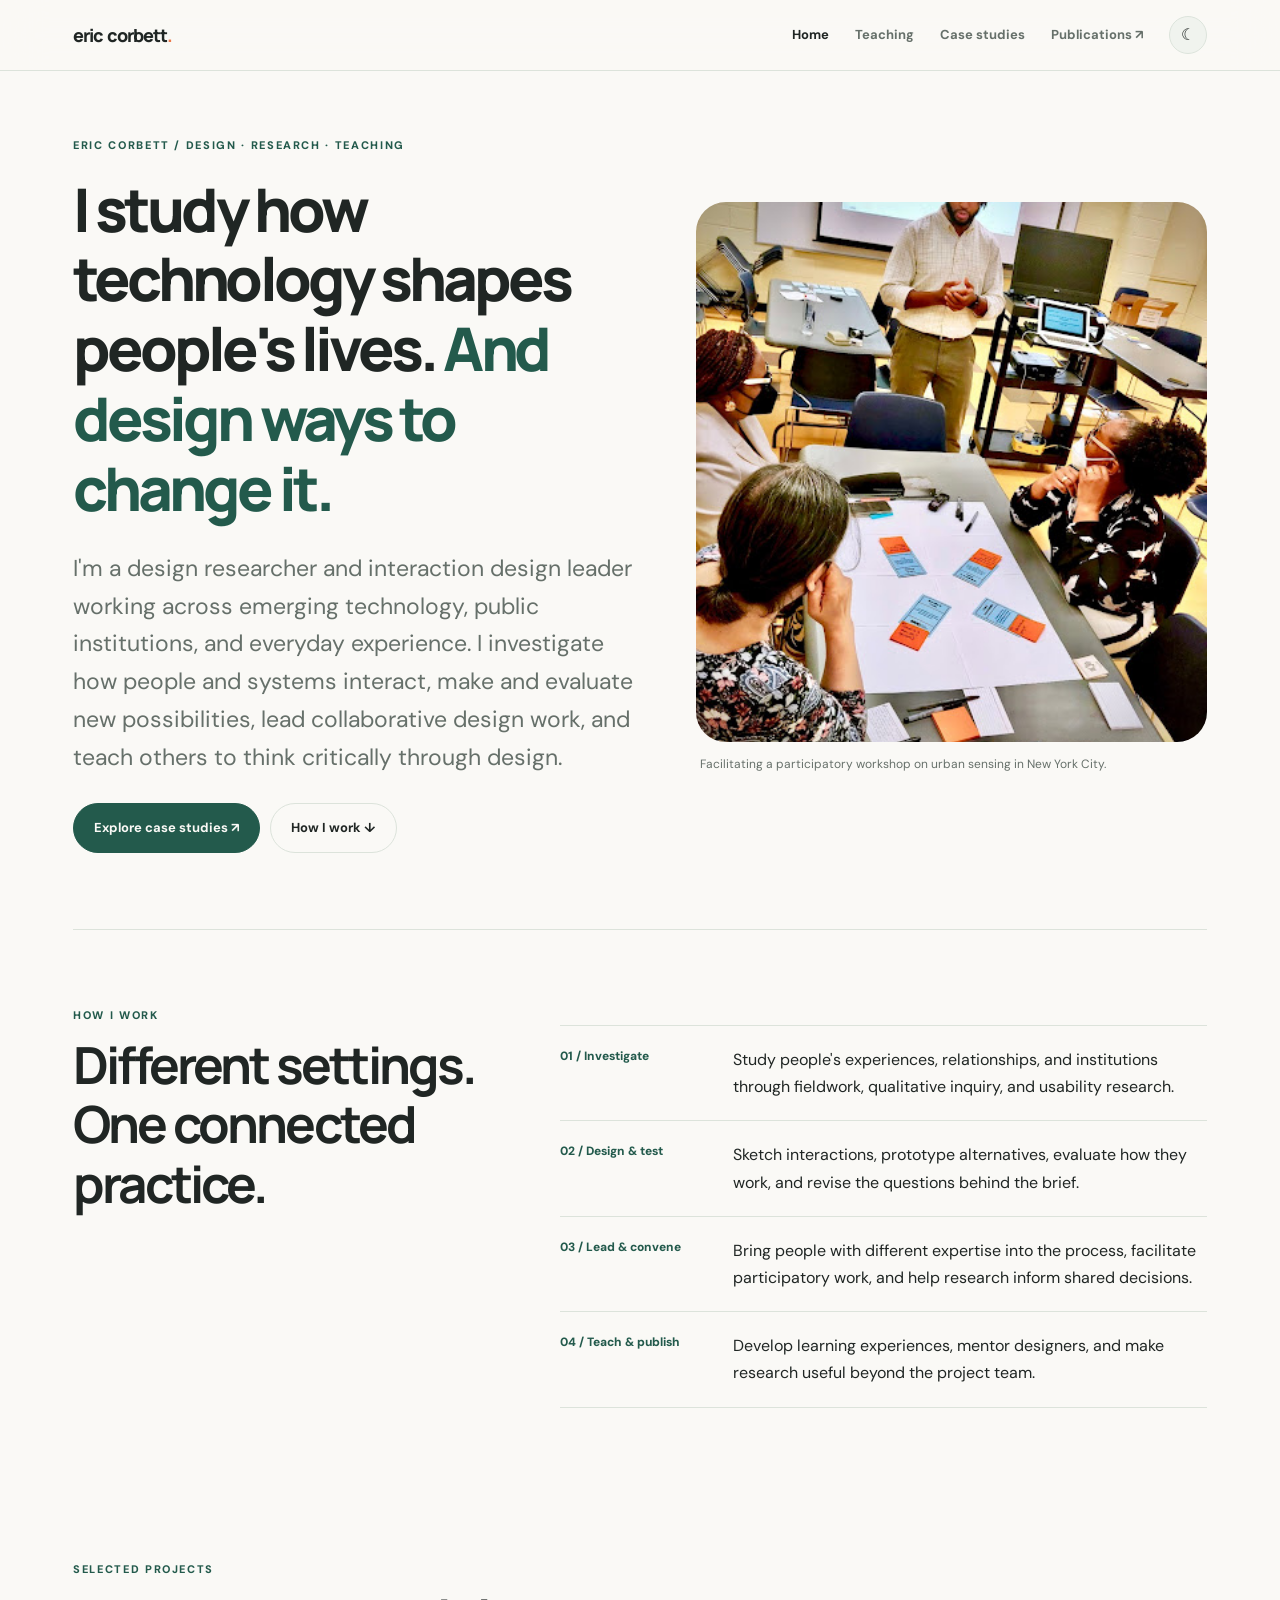
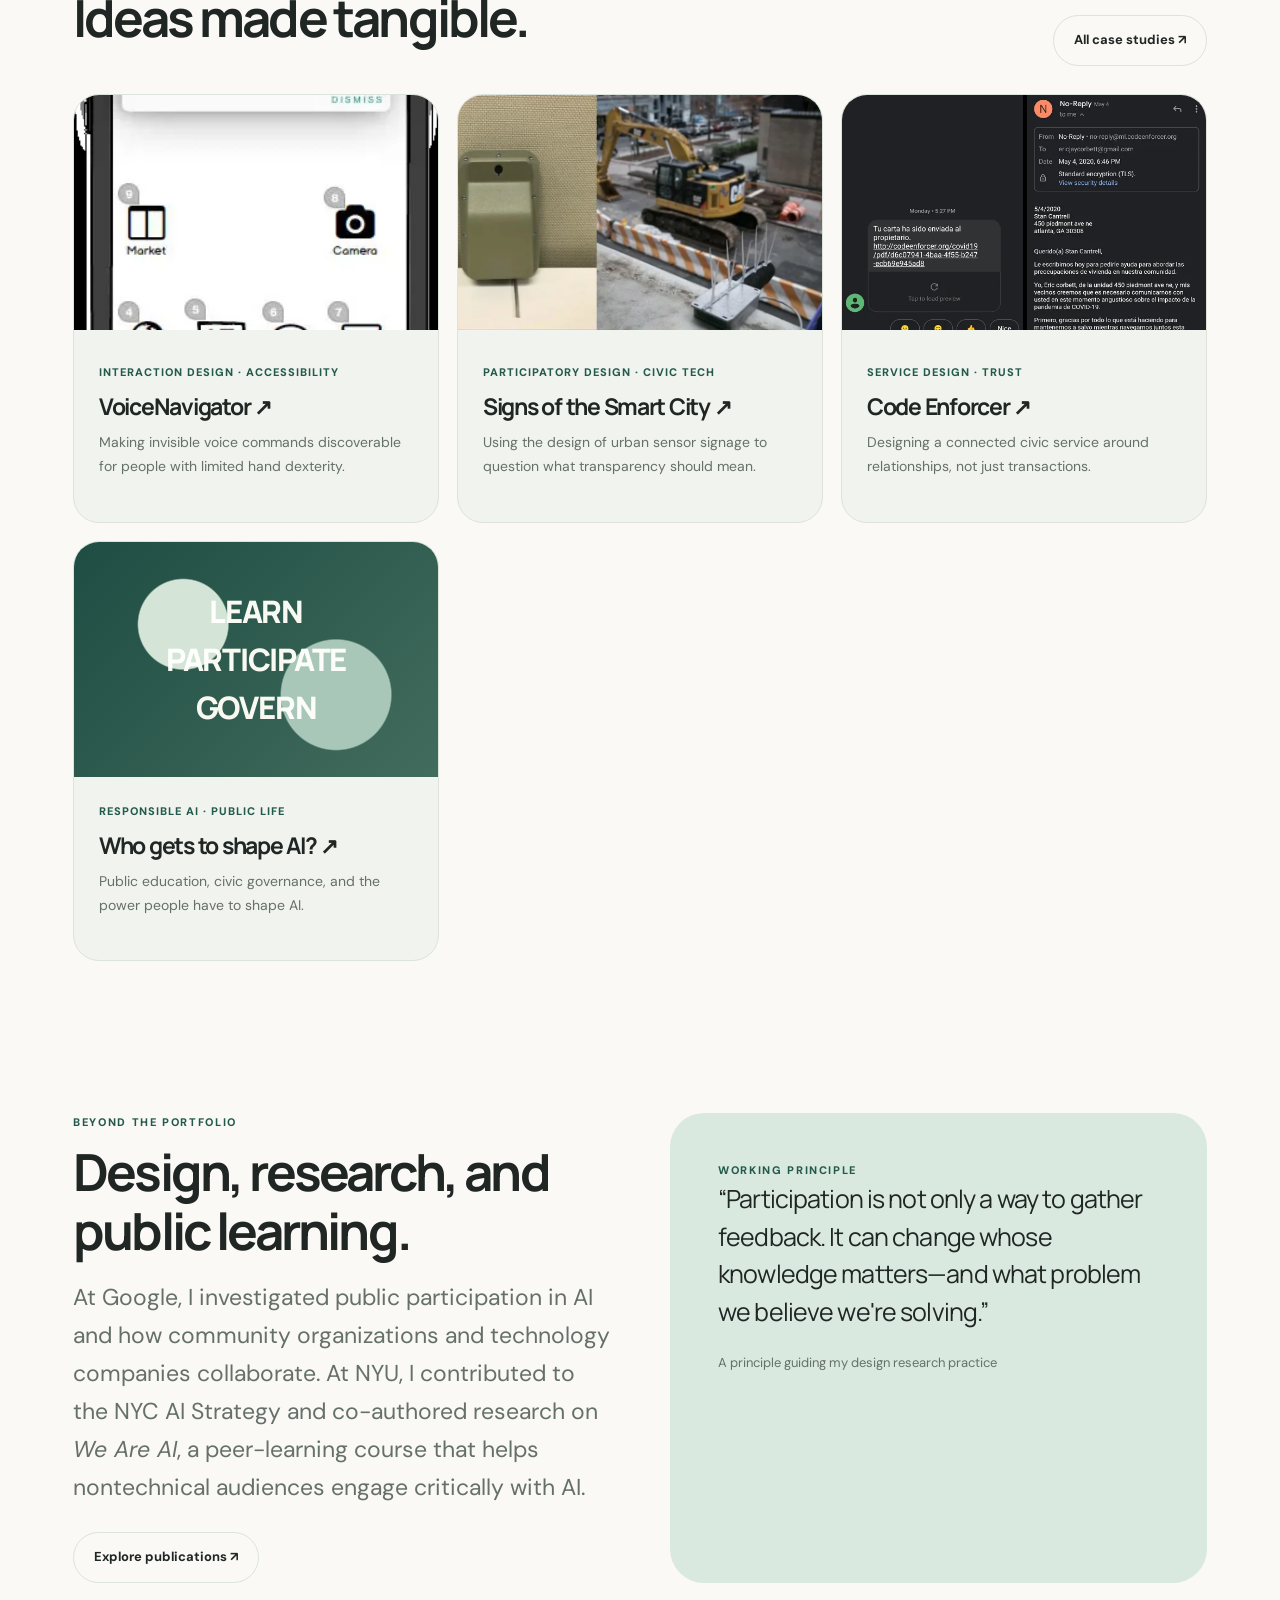
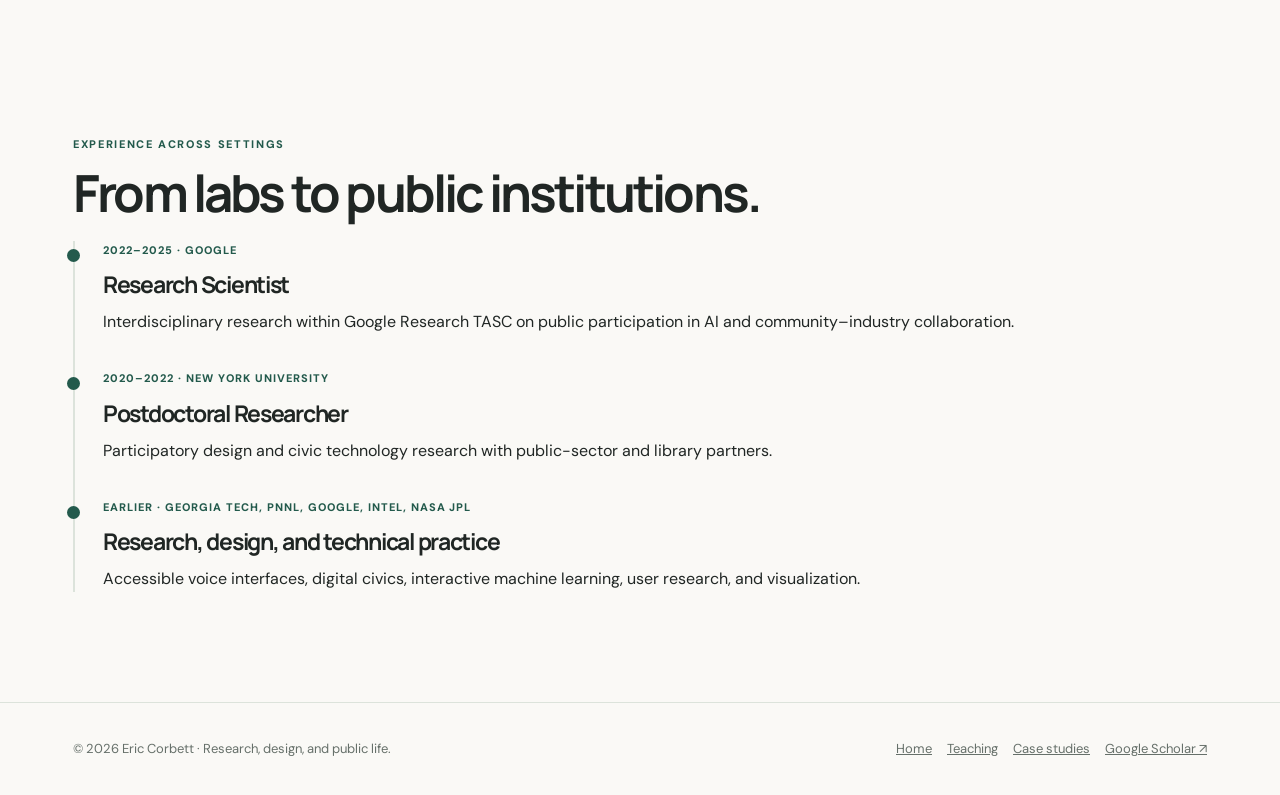
==== Website/index.html @ cabfd8db "Add files via upload" ====
<!DOCTYPE html>
<html lang="en"><head><meta charset="utf-8"/><meta content="width=device-width, initial-scale=1" name="viewport"/><meta content="Eric Corbett — research-led interaction design, responsible AI, civic technology, and teaching." name="description"/><title>Home — Eric Corbett</title><link href="style.css" rel="stylesheet"/></head><body><a class="skip" href="#content">Skip to content</a><header><nav aria-label="Main navigation" class="nav"><a class="brand" href="index.html">eric corbett<span style="color:var(--orange)">.</span></a><div class="navlinks"><a class="active" href="index.html">Home</a><a class="" href="teaching.html">Teaching</a><a class="" href="case-studies.html">Case studies</a><a href="https://scholar.google.com/citations?hl=en&amp;tzom=300&amp;user=MYGUc30AAAAJ&amp;authuser=1" rel="noopener" target="_blank">Publications ↗</a></div><button aria-label="Toggle color theme" class="round" id="theme">☾</button></nav></header><main id="content"><section class="hero hero-photo"><div class="hero-copy"><div class="eyebrow">Eric Corbett / Design · Research · Teaching</div><h1>I study how technology shapes people's lives. <em>And design ways to change it.</em></h1><p class="lead">I'm a design researcher and interaction design leader working across emerging technology, public institutions, and everyday experience. I investigate how people and systems interact, make and evaluate new possibilities, lead collaborative design work, and teach others to think critically through design.</p><div class="buttons"><a class="btn" href="case-studies.html">Explore case studies ↗</a><a class="btn secondary" href="#approach">How I work ↓</a></div></div><figure class="hero-photo-figure"><img alt="Eric facilitating a participatory workshop with residents around a table of design cards and notes" src="assets/workshop-facilitation.jpg"/><figcaption>Facilitating a participatory workshop on urban sensing in New York City.</figcaption></figure></section><section class="approach-editorial" id="approach"><div class="eyebrow">How I work</div><h2>Different settings.<br/>One connected practice.</h2><div class="approach-lines"><article><span class="approach-index">01 / Investigate</span><p>Study people's experiences, relationships, and institutions through fieldwork, qualitative inquiry, and usability research.</p></article><article><span class="approach-index">02 / Design &amp; test</span><p>Sketch interactions, prototype alternatives, evaluate how they work, and revise the questions behind the brief.</p></article><article><span class="approach-index">03 / Lead &amp; convene</span><p>Bring people with different expertise into the process, facilitate participatory work, and help research inform shared decisions.</p></article><article><span class="approach-index">04 / Teach &amp; publish</span><p>Develop learning experiences, mentor designers, and make research useful beyond the project team.</p></article></div></section><section><div class="sectionhead"><div><div class="eyebrow">Selected projects</div><h2>Ideas made tangible.</h2></div><a class="btn secondary" href="case-studies.html">All case studies ↗</a></div><div class="grid"><article class="card"><a href="case-studies.html#voice"><img alt="Research figure illustrating VoiceNavigator" loading="lazy" src="assets/voice-p6-1.webp"/><div class="cardbody"><div class="meta">Interaction design · Accessibility</div><h3>VoiceNavigator <span class="arrow">↗</span></h3><p>Making invisible voice commands discoverable for people with limited hand dexterity.</p></div></a></article><article class="card"><a href="case-studies.html#signs"><img alt="Research figure illustrating Signs of the Smart City" loading="lazy" src="assets/signs-p5-1.webp"/><div class="cardbody"><div class="meta">Participatory design · Civic tech</div><h3>Signs of the Smart City <span class="arrow">↗</span></h3><p>Using the design of urban sensor signage to question what transparency should mean.</p></div></a></article><article class="card"><a href="case-studies.html#code"><img alt="Research figure illustrating Code Enforcer" loading="lazy" src="assets/code-p11-1.webp"/><div class="cardbody"><div class="meta">Service design · Trust</div><h3>Code Enforcer <span class="arrow">↗</span></h3><p>Designing a connected civic service around relationships, not just transactions.</p></div></a></article><article class="card"><a href="case-studies.html#ai-public"><div aria-hidden="true" class="ai-card-art"><span>LEARN</span><span>PARTICIPATE</span><span>GOVERN</span></div><div class="cardbody"><div class="meta">Responsible AI · Public life</div><h3>Who gets to shape AI? <span class="arrow">↗</span></h3><p>Public education, civic governance, and the power people have to shape AI.</p></div></a></article></div></section><section class="split"><div><div class="eyebrow">Beyond the portfolio</div><h2>Design, research, and public learning.</h2><p class="lead">At Google, I investigated public participation in AI and how community organizations and technology companies collaborate. At NYU, I contributed to the NYC AI Strategy and co-authored research on <em>We Are AI</em>, a peer-learning course that helps nontechnical audiences engage critically with AI.</p><div class="buttons"><a class="btn secondary" href="https://scholar.google.com/citations?hl=en&amp;tzom=300&amp;user=MYGUc30AAAAJ&amp;authuser=1" rel="noopener" target="_blank">Explore publications ↗</a></div></div><div class="statement"><div class="eyebrow">Working principle</div><p>“Participation is not only a way to gather feedback. It can change whose knowledge matters—and what problem we believe we're solving.”</p><span class="note">A principle guiding my design research practice</span></div></section><section><div class="eyebrow">Experience across settings</div><h2>From labs to public institutions.</h2><div class="timeline"><article><div class="meta">2022–2025 · Google</div><h3>Research Scientist</h3><p>Interdisciplinary research within Google Research TASC on public participation in AI and community–industry collaboration.</p></article><article><div class="meta">2020–2022 · New York University</div><h3>Postdoctoral Researcher</h3><p>Participatory design and civic technology research with public-sector and library partners.</p></article><article><div class="meta">Earlier · Georgia Tech, PNNL, Google, Intel, NASA JPL</div><h3>Research, design, and technical practice</h3><p>Accessible voice interfaces, digital civics, interactive machine learning, user research, and visualization.</p></article></div></section></main><footer class="footer"><div class="footerin"><span>© 2026 Eric Corbett · Research, design, and public life.</span><div><a href="index.html">Home</a><a href="teaching.html">Teaching</a><a href="case-studies.html">Case studies</a><a href="https://scholar.google.com/citations?hl=en&amp;tzom=300&amp;user=MYGUc30AAAAJ&amp;authuser=1" rel="noopener" target="_blank">Google Scholar ↗</a></div></div></footer><script src="script.js"></script></body></html>
---- Website/style.css ----
@import url('https://fonts.googleapis.com/css2?family=DM+Sans:wght@400;500;600;700&family=Manrope:wght@400;500;600;700;800&display=swap');:root{--bg:#faf9f6;--ink:#202624;--muted:#66706a;--surface:#f0f3ee;--line:#dce3db;--accent:#235a4c;--accent2:#d9e9df;--orange:#ec794a;--radius:26px}*{box-sizing:border-box}html{scroll-behavior:smooth}body{margin:0;background:var(--bg);color:var(--ink);font:16px/1.7 'DM Sans',sans-serif}body.dark{--bg:#151d1b;--ink:#eff5ef;--muted:#b0beb6;--surface:#26312d;--line:#3a4c43;--accent:#a8dcc3;--accent2:#2d463a}a{color:inherit}a:hover{color:var(--accent)}button{font:inherit}header{position:sticky;top:0;z-index:20;backdrop-filter:blur(20px);background:color-mix(in srgb,var(--bg) 90%,transparent);border-bottom:1px solid var(--line)}.nav{max-width:1190px;margin:auto;padding:16px 28px;display:flex;align-items:center;gap:26px}.brand{font:800 18px Manrope;text-decoration:none;letter-spacing:-.05em}.navlinks{display:flex;gap:26px;margin-left:auto;align-items:center}.navlinks a{text-decoration:none;font-weight:700;font-size:13px;color:var(--muted)}.navlinks a.active{color:var(--ink)}.round{border:1px solid var(--line);background:var(--surface);border-radius:50px;width:38px;height:38px;cursor:pointer;color:var(--ink)}main{max-width:1190px;margin:auto;padding:0 28px}section{padding:76px 0}.eyebrow{text-transform:uppercase;letter-spacing:.15em;font-size:11px;font-weight:800;color:var(--accent)}h1,h2,h3{font-family:Manrope,sans-serif;line-height:1.16;letter-spacing:-.055em}h1{font-size:clamp(45px,6vw,88px);margin:20px 0 26px;font-weight:800}h2{font-size:clamp(34px,4vw,54px);margin:10px 0 18px}h3{font-size:23px;margin:0 0 10px}p{margin:0 0 18px}.lead{font-size:clamp(18px,2vw,23px);line-height:1.65;color:var(--muted);max-width:780px}.hero{display:grid;grid-template-columns:1.2fr .8fr;align-items:center;gap:34px;min-height:660px;padding-top:65px}.hero-visual{border-radius:36px;overflow:hidden;background:#e8ece8;box-shadow:0 25px 70px #18291b15}.hero-visual img{display:block;width:100%;height:520px;object-fit:cover;object-position:60%}.pill{display:inline-flex;gap:8px;align-items:center;border-radius:99px;padding:7px 13px;background:var(--accent2);color:var(--accent);font-weight:700;font-size:12px;margin:4px 6px 4px 0}.buttons{display:flex;gap:10px;flex-wrap:wrap;margin-top:26px}.btn{display:inline-flex;align-items:center;justify-content:center;gap:10px;padding:13px 20px;border-radius:99px;background:var(--accent);color:var(--bg);text-decoration:none;font-weight:700;font-size:13px;border:1px solid var(--accent)}.btn.secondary{background:transparent;color:var(--ink);border-color:var(--line)}.sectionhead{display:flex;justify-content:space-between;align-items:end;gap:20px;margin-bottom:28px}.sectionhead p{max-width:520px;color:var(--muted)}.grid{display:grid;grid-template-columns:repeat(3,1fr);gap:18px}.card{border:1px solid var(--line);background:var(--surface);border-radius:var(--radius);overflow:hidden;transition:transform .2s,box-shadow .2s}.card:hover{transform:translateY(-4px);box-shadow:0 15px 30px #0000000b}.card img{width:100%;height:235px;object-fit:cover;background:#e8eae5}.cardbody{padding:25px}.card p{color:var(--muted);font-size:14px}.card a{text-decoration:none}.meta{font-size:11px;font-weight:800;letter-spacing:.09em;text-transform:uppercase;color:var(--accent);margin-bottom:12px}.arrow{font-size:22px}.split{display:grid;grid-template-columns:1fr 1fr;gap:60px}.statement{background:var(--accent2);padding:48px;border-radius:34px}.statement p{font-size:25px;line-height:1.5;font-family:Manrope;letter-spacing:-.035em}.factgrid{display:grid;grid-template-columns:repeat(3,1fr);gap:14px}.fact{background:var(--surface);border-radius:22px;padding:23px}.fact strong{display:block;font:800 28px Manrope;color:var(--accent)}.fact span{font-size:13px;color:var(--muted)}.rule{border:0;border-top:1px solid var(--line);margin:10px 0}.pagehero{padding:85px 0 40px}.pagehero h1{max-width:950px}.projecthero{display:grid;grid-template-columns:1.2fr .8fr;gap:36px;align-items:center}.projecthero img{width:100%;border-radius:26px;background:var(--surface)}.case{padding:60px 0;border-top:1px solid var(--line)}.case p{max-width:790px}.case h2{font-size:35px}.gallery{display:grid;grid-template-columns:1fr 1fr;gap:16px;margin-top:26px}.gallery figure{margin:0;background:var(--surface);padding:18px;border-radius:24px}.gallery img{width:100%;height:320px;object-fit:contain}.gallery figcaption{font-size:12px;color:var(--muted);margin-top:10px}.note{font-size:13px;color:var(--muted)}.timeline{border-left:2px solid var(--line);padding-left:28px}.timeline article{position:relative;margin:0 0 34px}.timeline article:before{content:'';position:absolute;left:-36px;top:8px;width:13px;height:13px;background:var(--accent);border-radius:50%}.footer{border-top:1px solid var(--line);padding:35px 28px;color:var(--muted);font-size:13px}.footerin{max-width:1134px;margin:auto;display:flex;justify-content:space-between;gap:20px;flex-wrap:wrap}.footer a{margin-left:15px}.filterbar{display:flex;flex-wrap:wrap;gap:8px;margin-bottom:26px}.filter{border:1px solid var(--line);border-radius:99px;padding:9px 15px;background:transparent;color:var(--ink);cursor:pointer;font-size:13px}.filter[aria-pressed=true]{background:var(--accent);color:var(--bg)}.skip{position:absolute;left:-999px}.skip:focus{left:20px;top:10px;z-index:99;background:white;padding:10px}@media(max-width:800px){.hero,.split,.projecthero{grid-template-columns:1fr}.hero{min-height:auto}.hero-visual img{height:300px}.grid,.factgrid{grid-template-columns:1fr 1fr}.navlinks{gap:13px}.navlinks a{font-size:12px}.gallery{grid-template-columns:1fr}.sectionhead{display:block}}@media(max-width:520px){main{padding:0 19px}.nav{padding:12px 18px;gap:12px}.brand{font-size:16px}.navlinks{gap:9px}.navlinks a{font-size:11px}.grid,.factgrid{grid-template-columns:1fr}section{padding:48px 0}.statement{padding:26px}.statement p{font-size:20px}.hero-visual img{height:240px}.card img{height:190px}}@media(prefers-reduced-motion:reduce){*,*:before,*:after{scroll-behavior:auto!important;transition:none!important}}
/* Editorial revision: evidence of practice, not a grid of identities */
.hero-photo{grid-template-columns:minmax(0,1fr) minmax(340px,.9fr);gap:55px;min-height:600px}.hero-photo h1{font-size:clamp(42px,4.7vw,68px);letter-spacing:-.065em}.hero-photo h1 em{font-style:normal;color:var(--accent)}.hero-photo-figure{margin:0}.hero-photo-figure img{width:100%;height:540px;object-fit:cover;object-position:center;display:block;border-radius:30px}.hero-photo-figure figcaption{padding:12px 4px;font-size:12px;color:var(--muted)}.approach-editorial{border-top:1px solid var(--line);display:grid;grid-template-columns:.8fr 1.2fr;column-gap:55px}.approach-editorial>.eyebrow{grid-column:1/-1}.approach-editorial h2{font-size:clamp(35px,4vw,52px)}.approach-lines{border-top:1px solid var(--line)}.approach-lines article{padding:20px 0;border-bottom:1px solid var(--line);display:grid;grid-template-columns:155px 1fr;gap:18px}.approach-lines p{margin:0;font-size:16px}.approach-index{font-size:12px;font-weight:800;color:var(--accent)}.scholar-strip{max-width:1134px;margin:32px auto 0;display:flex;align-items:center;gap:24px;background:var(--surface);padding:15px;border-radius:24px}.scholar-strip img{width:155px;height:145px;object-fit:cover;object-position:center 32%;border-radius:16px}.scholar-strip p{max-width:630px;margin:4px 0}@media(max-width:800px){.hero-photo,.approach-editorial{grid-template-columns:1fr}.hero-photo-figure img{height:430px}.approach-lines article{grid-template-columns:120px 1fr}}@media(max-width:520px){.hero-photo-figure img{height:330px}.approach-lines article{grid-template-columns:1fr;gap:4px}.scholar-strip{margin:16px 18px;align-items:flex-start}.scholar-strip img{width:100px;height:115px}}

.fieldnotes-expanded{margin:48px 0 28px;padding:34px;border-radius:28px;background:var(--surface);border:1px solid var(--line)}.fieldnotes-expanded h3{font-size:clamp(26px,3vw,40px);letter-spacing:-.04em}.fieldnotes-expanded p{max-width:770px;line-height:1.75}.notes-pair{display:grid;grid-template-columns:1fr 1.5fr;gap:18px;margin:28px 0}.fieldnotes-expanded figure{margin:0;background:var(--bg);padding:12px;border-radius:18px}.fieldnotes-expanded figure img{display:block;width:100%;max-height:520px;object-fit:contain;border-radius:10px}.fieldnotes-expanded figcaption{font-size:12px;color:var(--muted);padding:10px 4px;line-height:1.5}.notes-wide{margin:24px 0!important}.notes-wide img{max-height:560px!important}.notes-source{font-size:12px;color:var(--muted)}@media(max-width:700px){.fieldnotes-expanded{padding:18px}.notes-pair{grid-template-columns:1fr}}

/* Long-form case studies: editorial research narrative */
.longform-case{scroll-margin-top:95px}.longform-content{max-width:1040px;margin:42px auto 0;border-top:1px solid var(--line);padding-top:22px}.case-toc{display:flex;gap:14px;align-items:center;flex-wrap:wrap;padding:16px 0 24px;border-bottom:1px solid var(--line);font-size:13px}.case-toc span{font-weight:800;margin-right:12px}.case-toc a{color:var(--accent);text-decoration:underline;text-underline-offset:4px}.editorial-section{max-width:860px;margin:0 auto;padding:66px 0 45px;border-bottom:1px solid var(--line);scroll-margin-top:95px}.editorial-section h3{font-size:clamp(27px,3.2vw,43px);line-height:1.15;letter-spacing:-.035em;margin:12px 0 22px}.editorial-section>p{font-size:17px;line-height:1.8;max-width:730px}.critical-aside{background:var(--surface);border-left:4px solid var(--accent);padding:22px 27px;margin:35px 0;border-radius:0 18px 18px 0}.critical-aside span{font-size:12px;letter-spacing:.09em;text-transform:uppercase;font-weight:800;color:var(--accent)}.critical-aside p{font-size:20px;line-height:1.5;margin:8px 0 0}.decision-list{display:grid;grid-template-columns:repeat(3,minmax(0,1fr));gap:17px;margin:35px 0}.decision-list>div{padding:22px;border:1px solid var(--line);border-radius:18px}.decision-list strong{display:block;line-height:1.35}.decision-list p{font-size:14px;line-height:1.7;margin-bottom:0}.editorial-figure{margin:35px 0}.editorial-figure img{display:block;max-width:100%;max-height:570px;object-fit:contain;margin:auto;border-radius:14px}.editorial-figure figcaption,.research-image-grid figcaption{font-size:13px;line-height:1.6;color:var(--muted);margin-top:9px}.research-image-grid{display:grid;grid-template-columns:repeat(2,minmax(0,1fr));gap:22px;margin:32px 0}.research-image-grid figure{margin:0}.research-image-grid img{display:block;width:100%;height:310px;object-fit:contain;background:var(--surface);border-radius:16px}.editorial-section .note{font-size:13px;line-height:1.65}.longform-content .statement{margin:32px 0}@media(max-width:780px){.decision-list{grid-template-columns:1fr}.research-image-grid{grid-template-columns:1fr}.research-image-grid img{height:auto;max-height:480px}.editorial-section{padding:42px 0 35px}.editorial-section>p{font-size:16px}}

/* Two editorial reading layers */
.layer-explainer{max-width:870px;margin:30px 0 0;border-top:1px solid var(--line);padding-top:18px;font-size:15px;color:var(--muted)}.layer-explainer strong{color:var(--ink)}.layer-switch{display:grid;grid-template-columns:1fr 1fr;gap:12px;margin:25px 0 5px}.layer-button{cursor:pointer;text-align:left;padding:21px 23px;background:transparent;color:var(--muted);border:1px solid var(--line);border-radius:18px;font:800 17px Manrope;line-height:1.3;transition:background .15s,border-color .15s}.layer-button small{display:block;font:400 13px 'DM Sans',sans-serif;margin-top:8px}.layer-button[aria-pressed=true]{background:var(--accent2);border-color:var(--accent);color:var(--ink)}.layer-button:focus-visible{outline:3px solid var(--orange);outline-offset:3px}.layer-panel[hidden]{display:none!important}.layer-panel{animation:layer-in .2s ease-out}@keyframes layer-in{from{opacity:.5;transform:translateY(5px)}to{opacity:1;transform:translateY(0)}}.ai-case{border-top:2px solid var(--accent)}.ai-card-art{height:235px;background:radial-gradient(circle at 30% 35%,#d4e5d8 0 15%,transparent 15.5%),radial-gradient(circle at 72% 65%,#a8c7b8 0 18%,transparent 18.5%),linear-gradient(135deg,#1e4d43,#426c5d);display:flex;flex-direction:column;align-items:center;justify-content:center;gap:6px;overflow:hidden}.ai-card-art span{font:800 clamp(21px,2.8vw,31px) Manrope;letter-spacing:-.04em;color:#f7f6ec;mix-blend-mode:screen}.ai-hero-graphic{height:390px;position:relative;border-radius:28px;background:radial-gradient(circle at 55% 55%,#c8ddce,#e8efe5 55%,#d3e6da);overflow:hidden}.ai-orbit{position:absolute;width:175px;height:175px;border-radius:50%;display:grid;place-content:center;text-align:center;font:800 21px Manrope;color:#173d34;border:1px solid #4e8075a0;line-height:1.3}.ai-orbit.one{top:23px;left:calc(50% - 150px);background:#e5eec9a9}.ai-orbit.two{top:23px;right:calc(50% - 150px);background:#c2dfd4c4}.ai-orbit.three{bottom:22px;left:calc(50% - 88px);background:#a9c9b7bb}.ai-orbit-center{position:absolute;top:49%;left:50%;transform:translate(-50%,-50%);background:#1c5244;color:#fff;border-radius:100px;padding:9px 19px;font:800 15px Manrope;box-shadow:0 5px 20px #1b443d44}.ai-facts{margin-top:35px}.process-ribbon,.power-spectrum{display:grid;grid-template-columns:repeat(4,minmax(0,1fr));gap:9px;margin:32px 0}.process-ribbon>div,.power-spectrum>div{border:1px solid var(--line);border-radius:16px;background:var(--surface);padding:17px 14px;min-height:138px}.process-ribbon b,.power-spectrum strong{display:block;font:800 16px Manrope;margin-bottom:10px;color:var(--accent)}.process-ribbon span,.power-spectrum span{display:block;font-size:13px;line-height:1.55;color:var(--muted)}.power-spectrum>div:nth-child(1){border-top:5px solid #afc6b5}.power-spectrum>div:nth-child(2){border-top:5px solid #8bb4a0}.power-spectrum>div:nth-child(3){border-top:5px solid #4e9077}.power-spectrum>div:nth-child(4){border-top:5px solid #235a4c}.case-sources{margin-top:42px;padding:30px 0;border-top:1px solid var(--line)}.source-grid{display:grid;grid-template-columns:repeat(2,1fr);gap:10px;margin-top:20px}.source-grid a{padding:17px;border-radius:15px;border:1px solid var(--line);text-decoration:none}.source-grid a:hover{background:var(--surface)}.source-grid b{display:block;font:800 15px Manrope}.source-grid span{display:block;color:var(--muted);font-size:12px;margin-top:7px}@media(min-width:800px){.case-studies-grid,.filterbar + .grid{grid-template-columns:repeat(2,minmax(0,1fr))}}@media(max-width:700px){.layer-switch,.source-grid{grid-template-columns:1fr}.process-ribbon,.power-spectrum{grid-template-columns:repeat(2,1fr)}.ai-hero-graphic{height:320px}.ai-orbit{width:140px;height:140px;font-size:17px}.ai-orbit.one{left:calc(50% - 120px)}.ai-orbit.two{right:calc(50% - 120px)}.ai-orbit.three{left:calc(50% - 70px)}}@media(max-width:440px){.process-ribbon,.power-spectrum{grid-template-columns:1fr}.ai-orbit{width:125px;height:125px}.ai-orbit.one{left:calc(50% - 112px)}.ai-orbit.two{right:calc(50% - 112px)}}
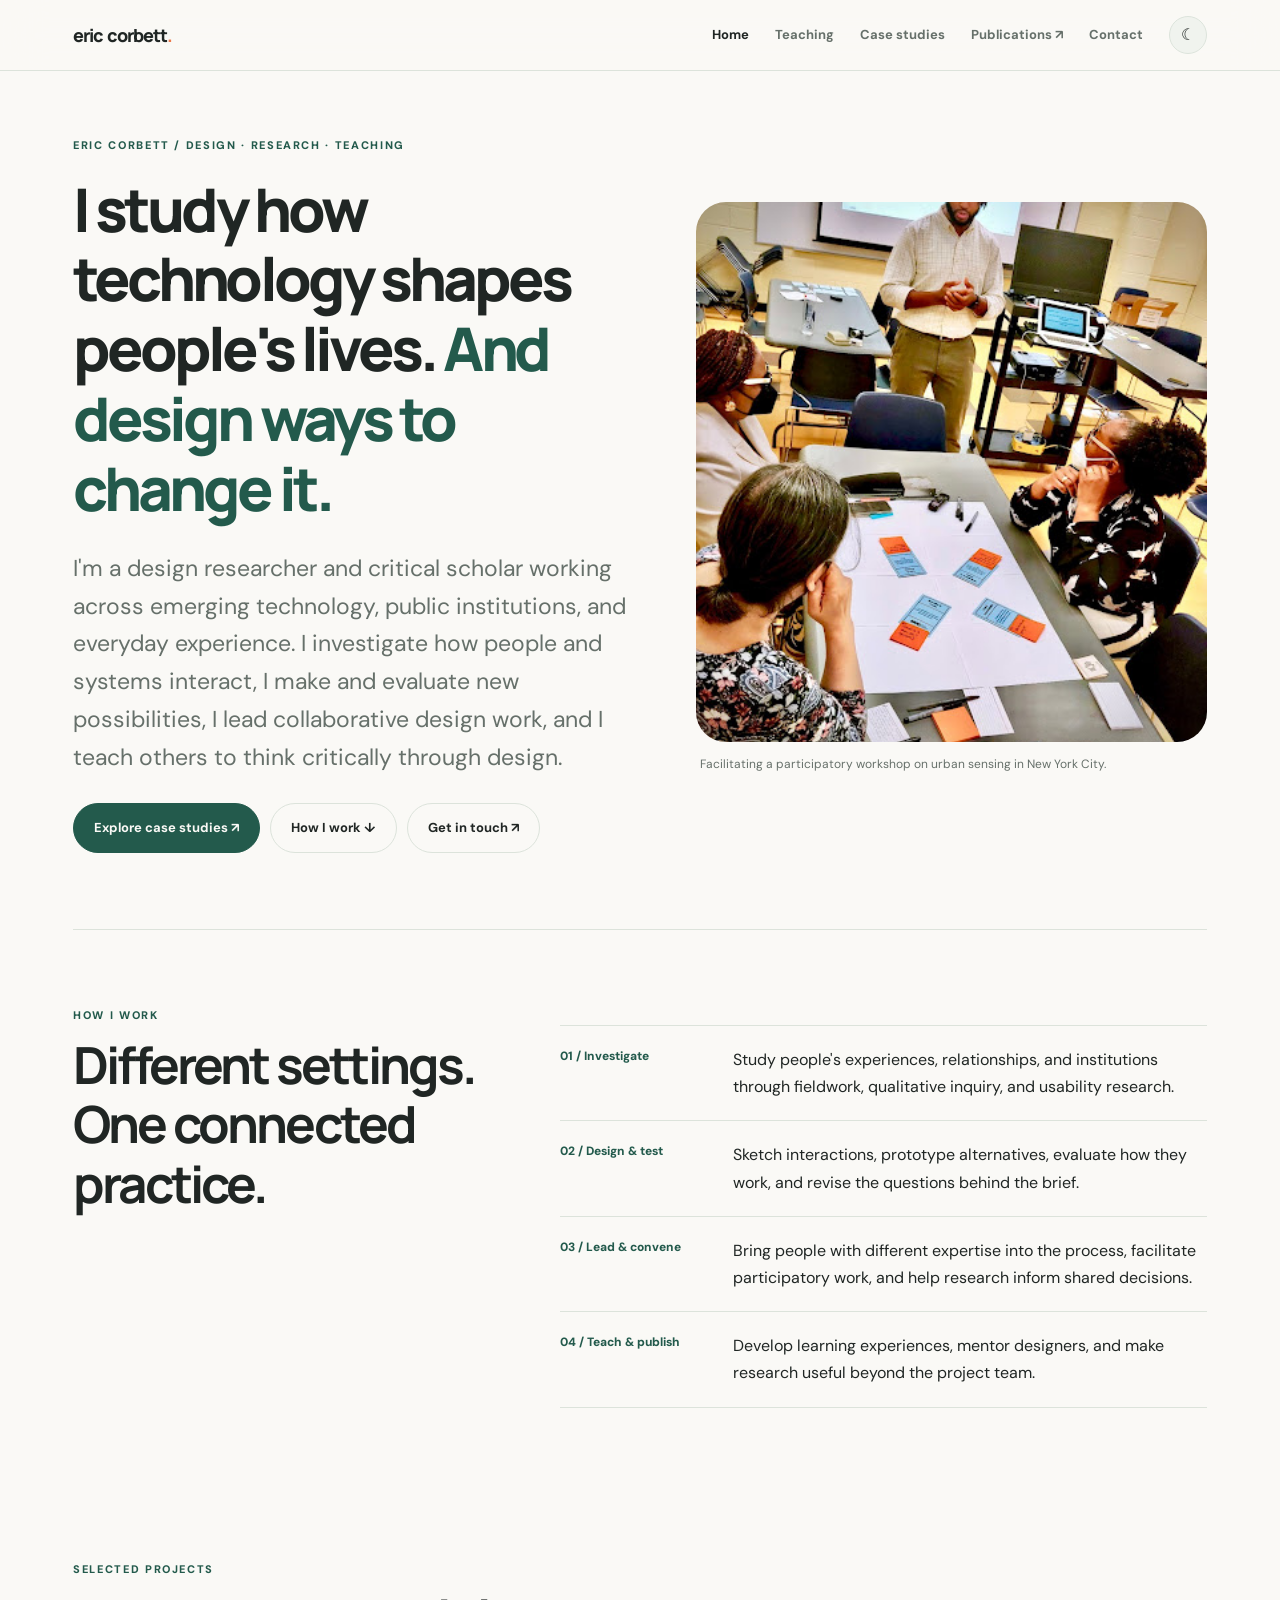
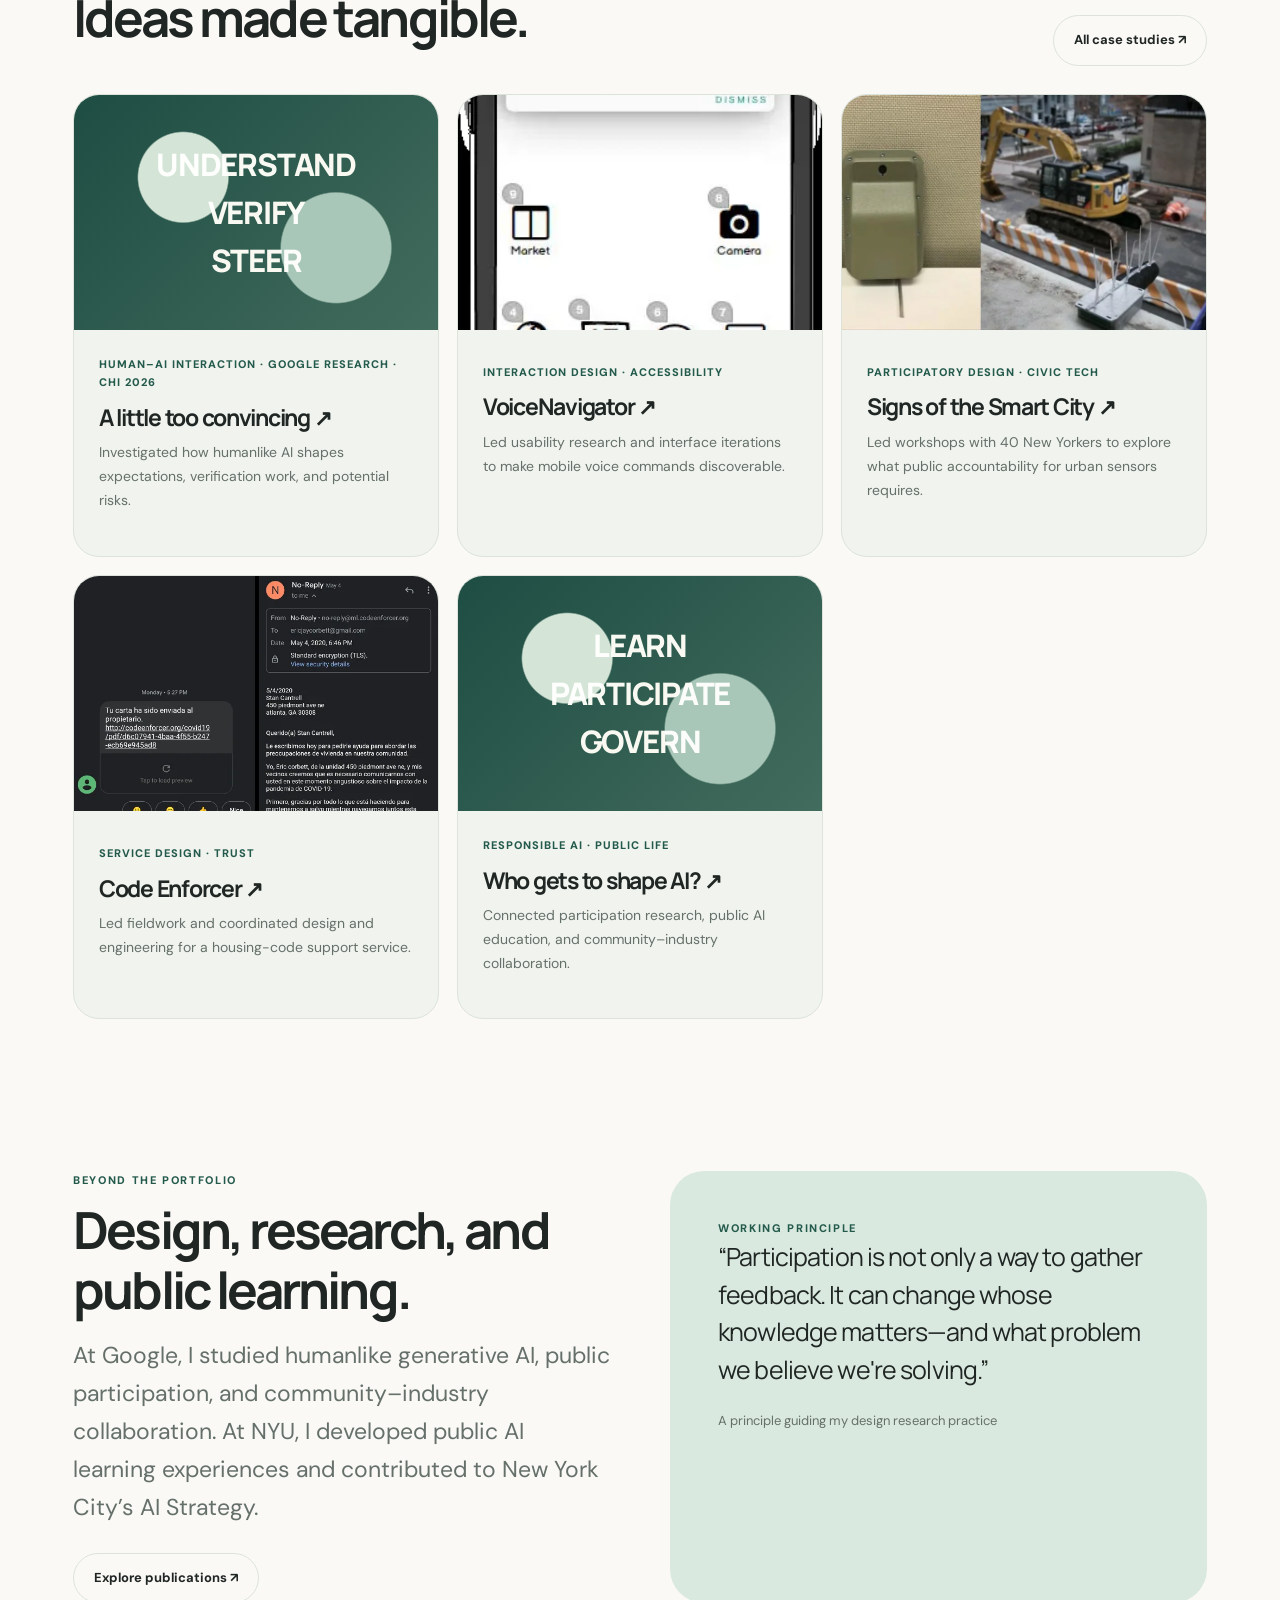
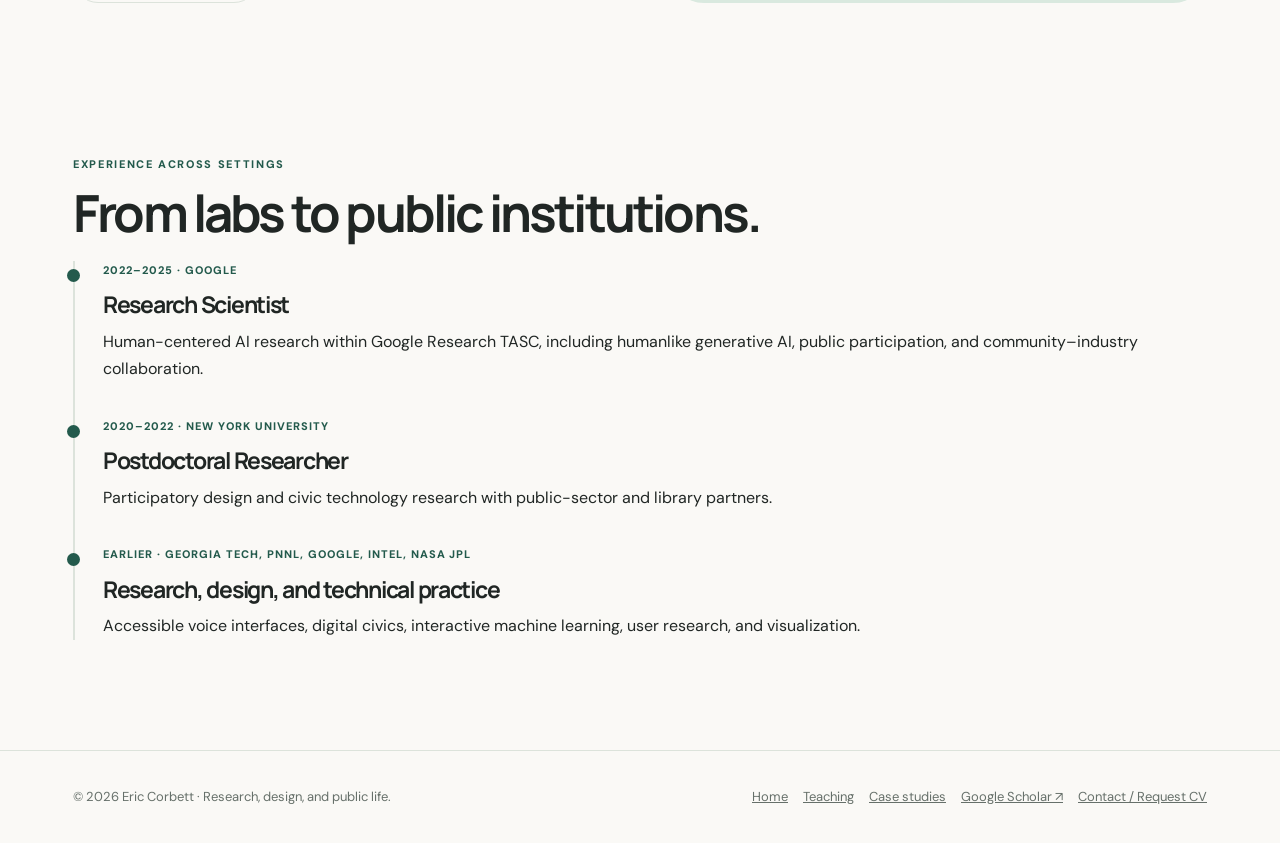
==== commit a7a73a4f: "Refine portfolio presentation and add CV and resume request page" ====
--- a/Website/index.html
+++ b/Website/index.html
@@ -1,2 +1,3 @@
 <!DOCTYPE html>
-<html lang="en"><head><meta charset="utf-8"/><meta content="width=device-width, initial-scale=1" name="viewport"/><meta content="Eric Corbett — research-led interaction design, responsible AI, civic technology, and teaching." name="description"/><title>Home — Eric Corbett</title><link href="style.css" rel="stylesheet"/></head><body><a class="skip" href="#content">Skip to content</a><header><nav aria-label="Main navigation" class="nav"><a class="brand" href="index.html">eric corbett<span style="color:var(--orange)">.</span></a><div class="navlinks"><a class="active" href="index.html">Home</a><a class="" href="teaching.html">Teaching</a><a class="" href="case-studies.html">Case studies</a><a href="https://scholar.google.com/citations?hl=en&amp;tzom=300&amp;user=MYGUc30AAAAJ&amp;authuser=1" rel="noopener" target="_blank">Publications ↗</a></div><button aria-label="Toggle color theme" class="round" id="theme">☾</button></nav></header><main id="content"><section class="hero hero-photo"><div class="hero-copy"><div class="eyebrow">Eric Corbett / Design · Research · Teaching</div><h1>I study how technology shapes people's lives. <em>And design ways to change it.</em></h1><p class="lead">I'm a design researcher and interaction design leader working across emerging technology, public institutions, and everyday experience. I investigate how people and systems interact, make and evaluate new possibilities, lead collaborative design work, and teach others to think critically through design.</p><div class="buttons"><a class="btn" href="case-studies.html">Explore case studies ↗</a><a class="btn secondary" href="#approach">How I work ↓</a></div></div><figure class="hero-photo-figure"><img alt="Eric facilitating a participatory workshop with residents around a table of design cards and notes" src="assets/workshop-facilitation.jpg"/><figcaption>Facilitating a participatory workshop on urban sensing in New York City.</figcaption></figure></section><section class="approach-editorial" id="approach"><div class="eyebrow">How I work</div><h2>Different settings.<br/>One connected practice.</h2><div class="approach-lines"><article><span class="approach-index">01 / Investigate</span><p>Study people's experiences, relationships, and institutions through fieldwork, qualitative inquiry, and usability research.</p></article><article><span class="approach-index">02 / Design &amp; test</span><p>Sketch interactions, prototype alternatives, evaluate how they work, and revise the questions behind the brief.</p></article><article><span class="approach-index">03 / Lead &amp; convene</span><p>Bring people with different expertise into the process, facilitate participatory work, and help research inform shared decisions.</p></article><article><span class="approach-index">04 / Teach &amp; publish</span><p>Develop learning experiences, mentor designers, and make research useful beyond the project team.</p></article></div></section><section><div class="sectionhead"><div><div class="eyebrow">Selected projects</div><h2>Ideas made tangible.</h2></div><a class="btn secondary" href="case-studies.html">All case studies ↗</a></div><div class="grid"><article class="card"><a href="case-studies.html#voice"><img alt="Research figure illustrating VoiceNavigator" loading="lazy" src="assets/voice-p6-1.webp"/><div class="cardbody"><div class="meta">Interaction design · Accessibility</div><h3>VoiceNavigator <span class="arrow">↗</span></h3><p>Making invisible voice commands discoverable for people with limited hand dexterity.</p></div></a></article><article class="card"><a href="case-studies.html#signs"><img alt="Research figure illustrating Signs of the Smart City" loading="lazy" src="assets/signs-p5-1.webp"/><div class="cardbody"><div class="meta">Participatory design · Civic tech</div><h3>Signs of the Smart City <span class="arrow">↗</span></h3><p>Using the design of urban sensor signage to question what transparency should mean.</p></div></a></article><article class="card"><a href="case-studies.html#code"><img alt="Research figure illustrating Code Enforcer" loading="lazy" src="assets/code-p11-1.webp"/><div class="cardbody"><div class="meta">Service design · Trust</div><h3>Code Enforcer <span class="arrow">↗</span></h3><p>Designing a connected civic service around relationships, not just transactions.</p></div></a></article><article class="card"><a href="case-studies.html#ai-public"><div aria-hidden="true" class="ai-card-art"><span>LEARN</span><span>PARTICIPATE</span><span>GOVERN</span></div><div class="cardbody"><div class="meta">Responsible AI · Public life</div><h3>Who gets to shape AI? <span class="arrow">↗</span></h3><p>Public education, civic governance, and the power people have to shape AI.</p></div></a></article></div></section><section class="split"><div><div class="eyebrow">Beyond the portfolio</div><h2>Design, research, and public learning.</h2><p class="lead">At Google, I investigated public participation in AI and how community organizations and technology companies collaborate. At NYU, I contributed to the NYC AI Strategy and co-authored research on <em>We Are AI</em>, a peer-learning course that helps nontechnical audiences engage critically with AI.</p><div class="buttons"><a class="btn secondary" href="https://scholar.google.com/citations?hl=en&amp;tzom=300&amp;user=MYGUc30AAAAJ&amp;authuser=1" rel="noopener" target="_blank">Explore publications ↗</a></div></div><div class="statement"><div class="eyebrow">Working principle</div><p>“Participation is not only a way to gather feedback. It can change whose knowledge matters—and what problem we believe we're solving.”</p><span class="note">A principle guiding my design research practice</span></div></section><section><div class="eyebrow">Experience across settings</div><h2>From labs to public institutions.</h2><div class="timeline"><article><div class="meta">2022–2025 · Google</div><h3>Research Scientist</h3><p>Interdisciplinary research within Google Research TASC on public participation in AI and community–industry collaboration.</p></article><article><div class="meta">2020–2022 · New York University</div><h3>Postdoctoral Researcher</h3><p>Participatory design and civic technology research with public-sector and library partners.</p></article><article><div class="meta">Earlier · Georgia Tech, PNNL, Google, Intel, NASA JPL</div><h3>Research, design, and technical practice</h3><p>Accessible voice interfaces, digital civics, interactive machine learning, user research, and visualization.</p></article></div></section></main><footer class="footer"><div class="footerin"><span>© 2026 Eric Corbett · Research, design, and public life.</span><div><a href="index.html">Home</a><a href="teaching.html">Teaching</a><a href="case-studies.html">Case studies</a><a href="https://scholar.google.com/citations?hl=en&amp;tzom=300&amp;user=MYGUc30AAAAJ&amp;authuser=1" rel="noopener" target="_blank">Google Scholar ↗</a></div></div></footer><script src="script.js"></script></body></html>+
+<html lang="en"><head><meta charset="utf-8"/><meta content="width=device-width, initial-scale=1" name="viewport"/><meta content="Eric Corbett — research-led interaction design, responsible AI, civic technology, and teaching." name="description"/><title>Home — Eric Corbett</title><link href="style.css" rel="stylesheet"/></head><body><a class="skip" href="#content">Skip to content</a><header><nav aria-label="Main navigation" class="nav"><a class="brand" href="index.html">eric corbett<span style="color:var(--orange)">.</span></a><div class="navlinks"><a class="active" href="index.html">Home</a><a class="" href="teaching.html">Teaching</a><a class="" href="case-studies.html">Case studies</a><a href="https://scholar.google.com/citations?hl=en&amp;tzom=300&amp;user=MYGUc30AAAAJ&amp;authuser=1" rel="noopener" target="_blank">Publications ↗</a><a href="contact.html">Contact</a></div><button aria-label="Toggle color theme" class="round" id="theme">☾</button></nav></header><main id="content"><section class="hero hero-photo"><div class="hero-copy"><div class="eyebrow">Eric Corbett / Design · Research · Teaching</div><h1>I study how technology shapes people's lives. <em>And design ways to change it.</em></h1><p class="lead">I'm a design researcher and critical scholar working across emerging technology, public institutions, and everyday experience. I investigate how people and systems interact, I make and evaluate new possibilities, I lead collaborative design work, and I teach others to think critically through design.</p><div class="buttons"><a class="btn" href="case-studies.html">Explore case studies ↗</a><a class="btn secondary" href="#approach">How I work ↓</a><a class="btn secondary" href="contact.html">Get in touch ↗</a></div></div><figure class="hero-photo-figure"><img alt="Eric facilitating a participatory workshop with residents around a table of design cards and notes" src="assets/workshop-facilitation.jpg"/><figcaption>Facilitating a participatory workshop on urban sensing in New York City.</figcaption></figure></section><section class="approach-editorial" id="approach"><div class="eyebrow">How I work</div><h2>Different settings.<br/>One connected practice.</h2><div class="approach-lines"><article><span class="approach-index">01 / Investigate</span><p>Study people's experiences, relationships, and institutions through fieldwork, qualitative inquiry, and usability research.</p></article><article><span class="approach-index">02 / Design &amp; test</span><p>Sketch interactions, prototype alternatives, evaluate how they work, and revise the questions behind the brief.</p></article><article><span class="approach-index">03 / Lead &amp; convene</span><p>Bring people with different expertise into the process, facilitate participatory work, and help research inform shared decisions.</p></article><article><span class="approach-index">04 / Teach &amp; publish</span><p>Develop learning experiences, mentor designers, and make research useful beyond the project team.</p></article></div></section><section><div class="sectionhead"><div><div class="eyebrow">Selected projects</div><h2>Ideas made tangible.</h2></div><a class="btn secondary" href="case-studies.html">All case studies ↗</a></div><div class="grid"><article class="card"><a href="case-studies.html#humanlikeness"><div aria-hidden="true" class="ai-card-art"><span>UNDERSTAND</span><span>VERIFY</span><span>STEER</span></div><div class="cardbody"><div class="meta">Human–AI interaction · Google Research · CHI 2026</div><h3>A little too convincing <span class="arrow">↗</span></h3><p>Investigated how humanlike AI shapes expectations, verification work, and potential risks.</p></div></a></article><article class="card"><a href="case-studies.html#voice"><img alt="Research figure illustrating VoiceNavigator" loading="lazy" src="assets/voice-p6-1.webp"/><div class="cardbody"><div class="meta">Interaction design · Accessibility</div><h3>VoiceNavigator <span class="arrow">↗</span></h3><p>Led usability research and interface iterations to make mobile voice commands discoverable.</p></div></a></article><article class="card"><a href="case-studies.html#signs"><img alt="Research figure illustrating Signs of the Smart City" loading="lazy" src="assets/signs-p5-1.webp"/><div class="cardbody"><div class="meta">Participatory design · Civic tech</div><h3>Signs of the Smart City <span class="arrow">↗</span></h3><p>Led workshops with 40 New Yorkers to explore what public accountability for urban sensors requires.</p></div></a></article><article class="card"><a href="case-studies.html#code"><img alt="Research figure illustrating Code Enforcer" loading="lazy" src="assets/code-p11-1.webp"/><div class="cardbody"><div class="meta">Service design · Trust</div><h3>Code Enforcer <span class="arrow">↗</span></h3><p>Led fieldwork and coordinated design and engineering for a housing-code support service.</p></div></a></article><article class="card"><a href="case-studies.html#ai-public"><div aria-hidden="true" class="ai-card-art"><span>LEARN</span><span>PARTICIPATE</span><span>GOVERN</span></div><div class="cardbody"><div class="meta">Responsible AI · Public life</div><h3>Who gets to shape AI? <span class="arrow">↗</span></h3><p>Connected participation research, public AI education, and community–industry collaboration.</p></div></a></article></div></section><section class="split"><div><div class="eyebrow">Beyond the portfolio</div><h2>Design, research, and public learning.</h2><p class="lead">At Google, I studied humanlike generative AI, public participation, and community–industry collaboration. At NYU, I developed public AI learning experiences and contributed to New York City’s AI Strategy.</p><div class="buttons"><a class="btn secondary" href="https://scholar.google.com/citations?hl=en&amp;tzom=300&amp;user=MYGUc30AAAAJ&amp;authuser=1" rel="noopener" target="_blank">Explore publications ↗</a></div></div><div class="statement"><div class="eyebrow">Working principle</div><p>“Participation is not only a way to gather feedback. It can change whose knowledge matters—and what problem we believe we're solving.”</p><span class="note">A principle guiding my design research practice</span></div></section><section><div class="eyebrow">Experience across settings</div><h2>From labs to public institutions.</h2><div class="timeline"><article><div class="meta">2022–2025 · Google</div><h3>Research Scientist</h3><p>Human-centered AI research within Google Research TASC, including humanlike generative AI, public participation, and community–industry collaboration.</p></article><article><div class="meta">2020–2022 · New York University</div><h3>Postdoctoral Researcher</h3><p>Participatory design and civic technology research with public-sector and library partners.</p></article><article><div class="meta">Earlier · Georgia Tech, PNNL, Google, Intel, NASA JPL</div><h3>Research, design, and technical practice</h3><p>Accessible voice interfaces, digital civics, interactive machine learning, user research, and visualization.</p></article></div></section></main><footer class="footer"><div class="footerin"><span>© 2026 Eric Corbett · Research, design, and public life.</span><div><a href="index.html">Home</a><a href="teaching.html">Teaching</a><a href="case-studies.html">Case studies</a><a href="https://scholar.google.com/citations?hl=en&amp;tzom=300&amp;user=MYGUc30AAAAJ&amp;authuser=1" rel="noopener" target="_blank">Google Scholar ↗</a><a href="contact.html">Contact / Request CV</a></div></div></footer><script src="script.js"></script></body></html>
--- a/Website/style.css
+++ b/Website/style.css
@@ -9,3 +9,9 @@
 
 /* Two editorial reading layers */
 .layer-explainer{max-width:870px;margin:30px 0 0;border-top:1px solid var(--line);padding-top:18px;font-size:15px;color:var(--muted)}.layer-explainer strong{color:var(--ink)}.layer-switch{display:grid;grid-template-columns:1fr 1fr;gap:12px;margin:25px 0 5px}.layer-button{cursor:pointer;text-align:left;padding:21px 23px;background:transparent;color:var(--muted);border:1px solid var(--line);border-radius:18px;font:800 17px Manrope;line-height:1.3;transition:background .15s,border-color .15s}.layer-button small{display:block;font:400 13px 'DM Sans',sans-serif;margin-top:8px}.layer-button[aria-pressed=true]{background:var(--accent2);border-color:var(--accent);color:var(--ink)}.layer-button:focus-visible{outline:3px solid var(--orange);outline-offset:3px}.layer-panel[hidden]{display:none!important}.layer-panel{animation:layer-in .2s ease-out}@keyframes layer-in{from{opacity:.5;transform:translateY(5px)}to{opacity:1;transform:translateY(0)}}.ai-case{border-top:2px solid var(--accent)}.ai-card-art{height:235px;background:radial-gradient(circle at 30% 35%,#d4e5d8 0 15%,transparent 15.5%),radial-gradient(circle at 72% 65%,#a8c7b8 0 18%,transparent 18.5%),linear-gradient(135deg,#1e4d43,#426c5d);display:flex;flex-direction:column;align-items:center;justify-content:center;gap:6px;overflow:hidden}.ai-card-art span{font:800 clamp(21px,2.8vw,31px) Manrope;letter-spacing:-.04em;color:#f7f6ec;mix-blend-mode:screen}.ai-hero-graphic{height:390px;position:relative;border-radius:28px;background:radial-gradient(circle at 55% 55%,#c8ddce,#e8efe5 55%,#d3e6da);overflow:hidden}.ai-orbit{position:absolute;width:175px;height:175px;border-radius:50%;display:grid;place-content:center;text-align:center;font:800 21px Manrope;color:#173d34;border:1px solid #4e8075a0;line-height:1.3}.ai-orbit.one{top:23px;left:calc(50% - 150px);background:#e5eec9a9}.ai-orbit.two{top:23px;right:calc(50% - 150px);background:#c2dfd4c4}.ai-orbit.three{bottom:22px;left:calc(50% - 88px);background:#a9c9b7bb}.ai-orbit-center{position:absolute;top:49%;left:50%;transform:translate(-50%,-50%);background:#1c5244;color:#fff;border-radius:100px;padding:9px 19px;font:800 15px Manrope;box-shadow:0 5px 20px #1b443d44}.ai-facts{margin-top:35px}.process-ribbon,.power-spectrum{display:grid;grid-template-columns:repeat(4,minmax(0,1fr));gap:9px;margin:32px 0}.process-ribbon>div,.power-spectrum>div{border:1px solid var(--line);border-radius:16px;background:var(--surface);padding:17px 14px;min-height:138px}.process-ribbon b,.power-spectrum strong{display:block;font:800 16px Manrope;margin-bottom:10px;color:var(--accent)}.process-ribbon span,.power-spectrum span{display:block;font-size:13px;line-height:1.55;color:var(--muted)}.power-spectrum>div:nth-child(1){border-top:5px solid #afc6b5}.power-spectrum>div:nth-child(2){border-top:5px solid #8bb4a0}.power-spectrum>div:nth-child(3){border-top:5px solid #4e9077}.power-spectrum>div:nth-child(4){border-top:5px solid #235a4c}.case-sources{margin-top:42px;padding:30px 0;border-top:1px solid var(--line)}.source-grid{display:grid;grid-template-columns:repeat(2,1fr);gap:10px;margin-top:20px}.source-grid a{padding:17px;border-radius:15px;border:1px solid var(--line);text-decoration:none}.source-grid a:hover{background:var(--surface)}.source-grid b{display:block;font:800 15px Manrope}.source-grid span{display:block;color:var(--muted);font-size:12px;margin-top:7px}@media(min-width:800px){.case-studies-grid,.filterbar + .grid{grid-template-columns:repeat(2,minmax(0,1fr))}}@media(max-width:700px){.layer-switch,.source-grid{grid-template-columns:1fr}.process-ribbon,.power-spectrum{grid-template-columns:repeat(2,1fr)}.ai-hero-graphic{height:320px}.ai-orbit{width:140px;height:140px;font-size:17px}.ai-orbit.one{left:calc(50% - 120px)}.ai-orbit.two{right:calc(50% - 120px)}.ai-orbit.three{left:calc(50% - 70px)}}@media(max-width:440px){.process-ribbon,.power-spectrum{grid-template-columns:1fr}.ai-orbit{width:125px;height:125px}.ai-orbit.one{left:calc(50% - 112px)}.ai-orbit.two{right:calc(50% - 112px)}}
+
+
+/* Portfolio review edits */
+.credibility{font-size:13px;letter-spacing:.025em;color:var(--accent);font-weight:700}.hero-visual img{object-position:center 25%}.pagehero{padding-bottom:24px}.pagehero+.section{padding-top:32px}.project-jump{display:flex;flex-wrap:wrap;gap:8px;padding:18px 0;border-top:1px solid var(--line);border-bottom:1px solid var(--line);margin:20px 0}.project-jump a{font-size:12px;padding:6px 10px;border-radius:99px;text-decoration:none;background:var(--surface)}.back-projects{margin:35px 0 0;font-size:13px}.contact-layout{display:grid;grid-template-columns:1fr 1fr;gap:65px;padding-top:30px}.contact-layout form{display:grid;gap:12px;padding:30px;border:1px solid var(--line);border-radius:26px;background:var(--surface)}.contact-layout label{font-size:14px;font-weight:700}.contact-layout input,.contact-layout textarea{width:100%;padding:13px;border:1px solid var(--line);border-radius:12px;font:inherit;background:var(--bg);color:var(--ink)}.contact-layout button{cursor:pointer;justify-self:start}.contact-layout input:focus-visible,.contact-layout textarea:focus-visible{outline:3px solid var(--orange);outline-offset:2px}section[id]{scroll-margin-top:90px}@media(max-width:700px){.contact-layout{grid-template-columns:1fr;gap:20px}.nav{gap:12px;padding:14px 18px;flex-wrap:wrap}.navlinks{gap:13px;flex-wrap:wrap}.hero-visual img{height:420px}.pagehero h1{font-size:clamp(38px,7vw,65px)}}@media(prefers-reduced-motion:reduce){html{scroll-behavior:auto}.layer-panel{animation:none}.card{transition:none}}
+
+.contact-layout select{width:100%;padding:13px;border:1px solid var(--line);border-radius:12px;font:inherit;background:var(--bg);color:var(--ink)}.contact-layout select:focus-visible{outline:3px solid var(--orange);outline-offset:2px}
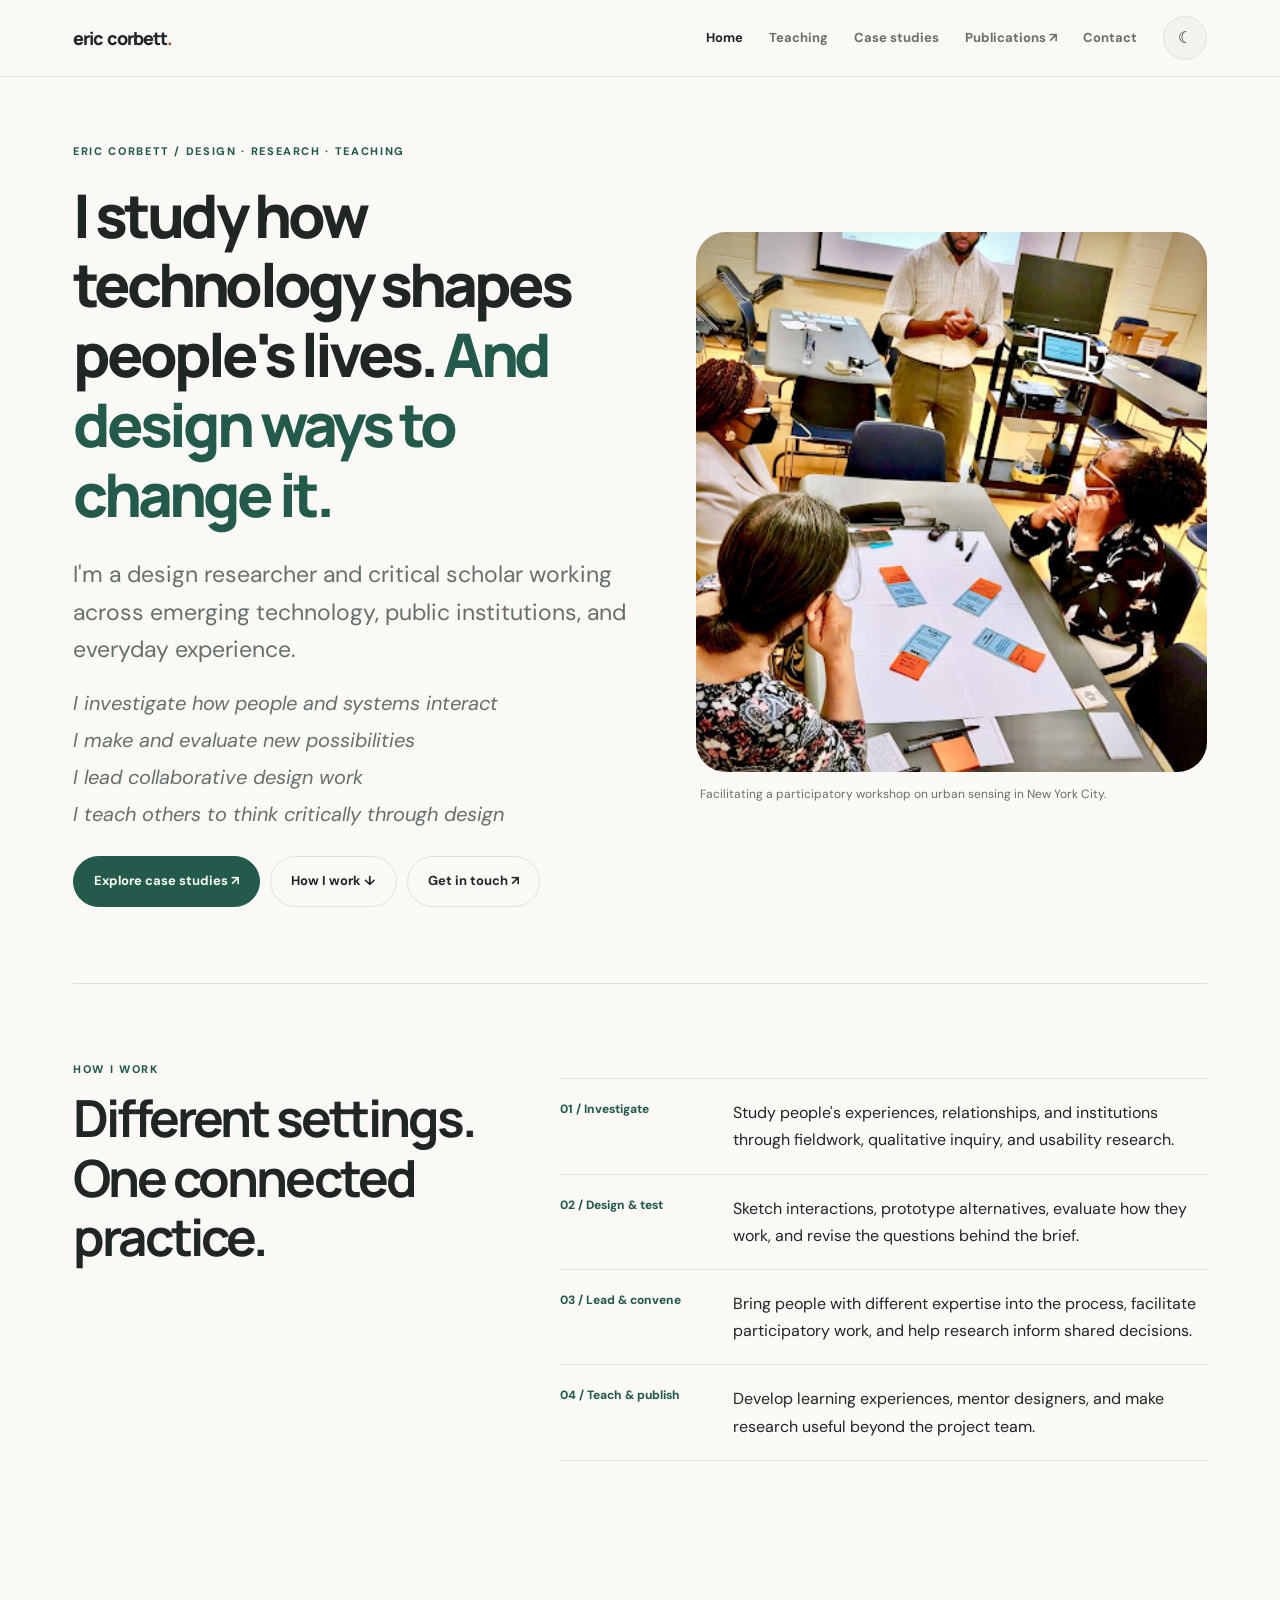
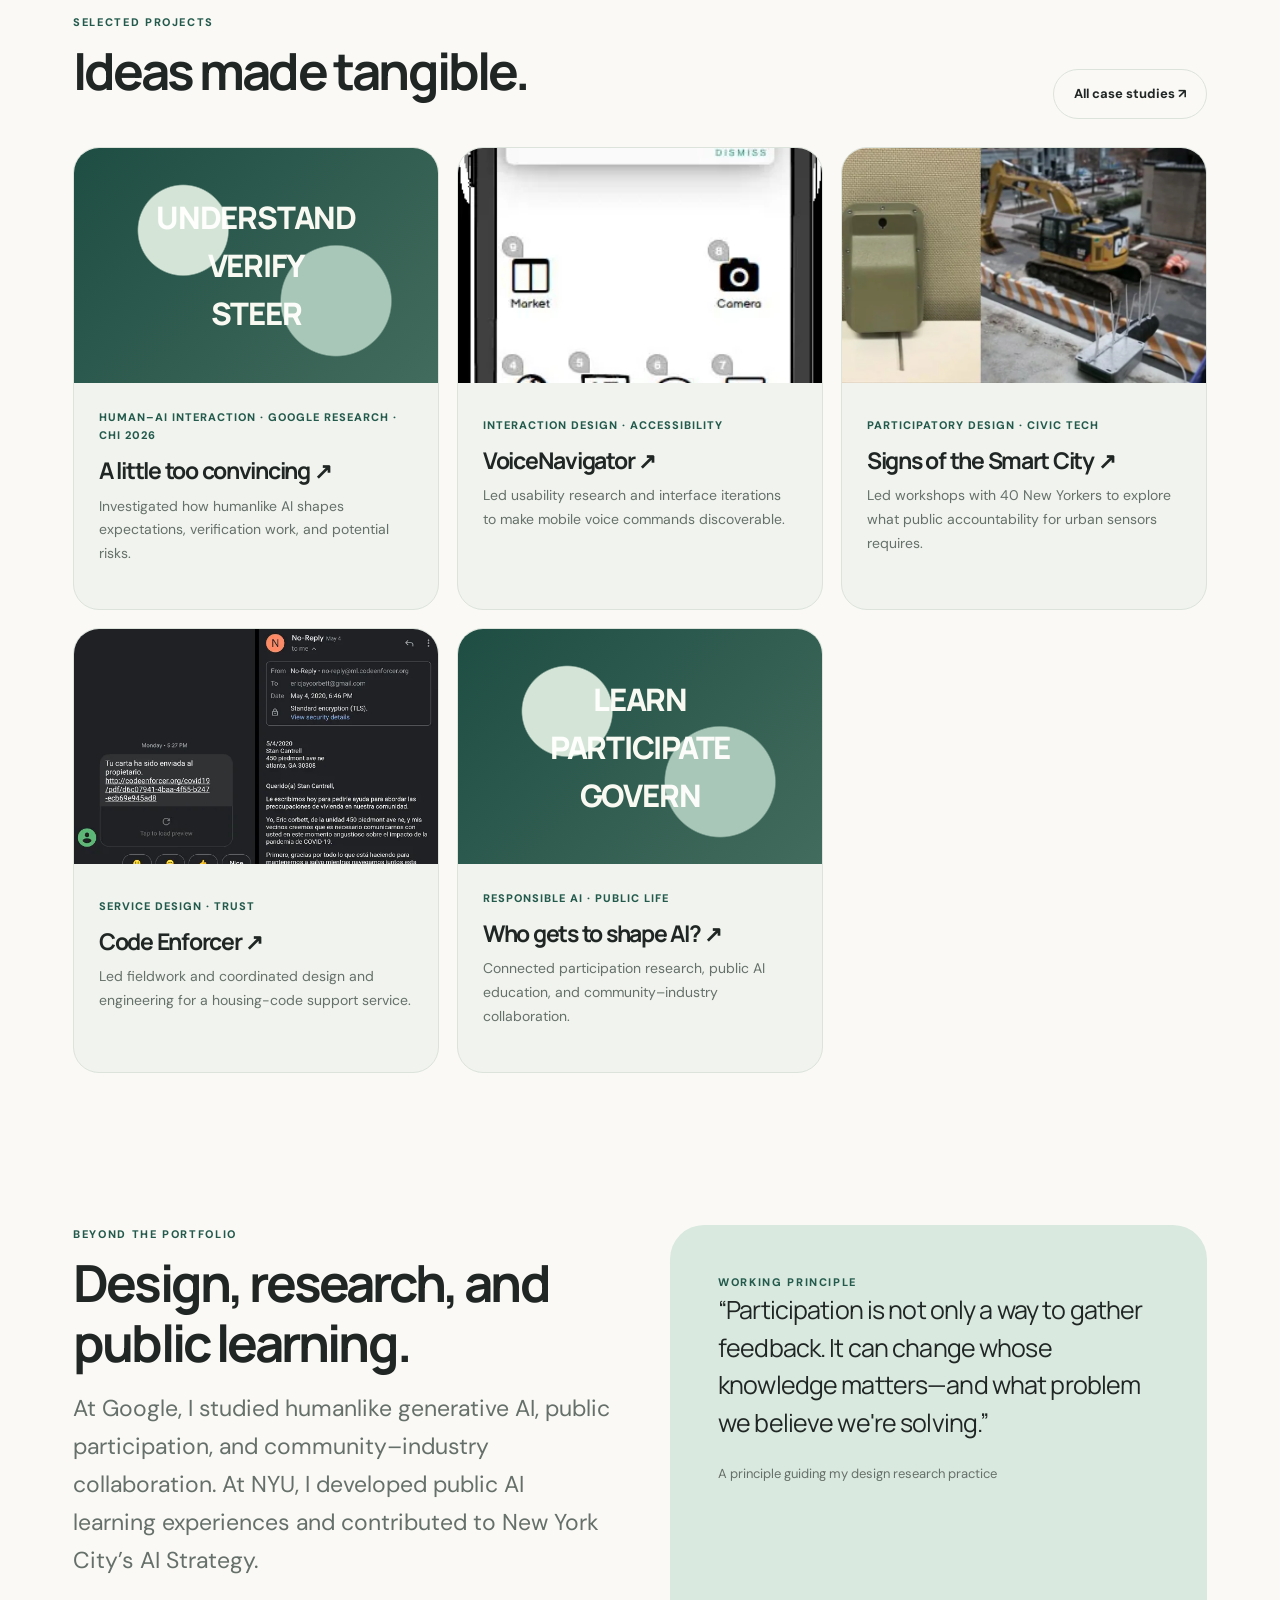
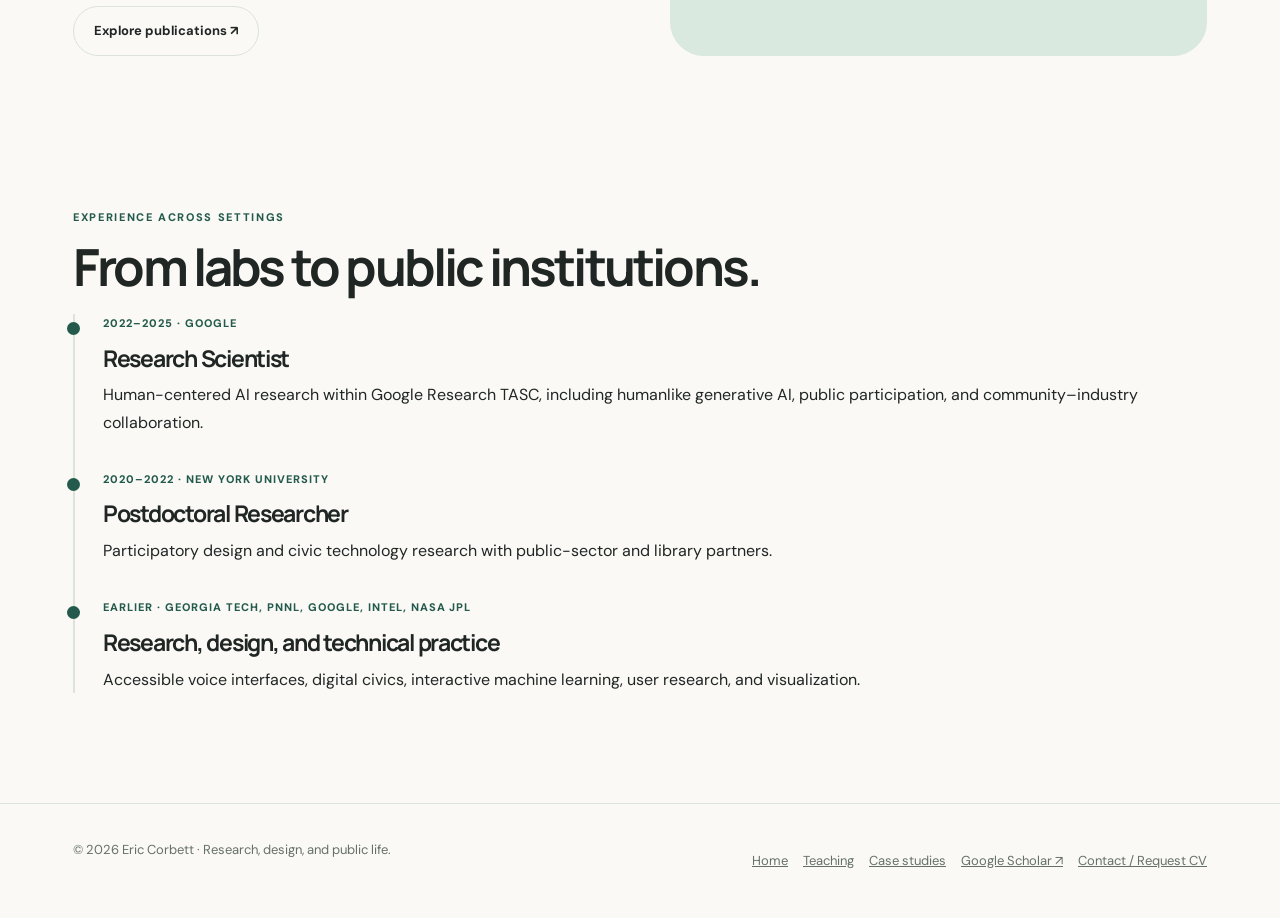
==== commit d5bb6697: "Improve portfolio accessibility and format homepage practice statements" ====
--- a/Website/index.html
+++ b/Website/index.html
@@ -1,3 +1,3 @@
 <!DOCTYPE html>
 
-<html lang="en"><head><meta charset="utf-8"/><meta content="width=device-width, initial-scale=1" name="viewport"/><meta content="Eric Corbett — research-led interaction design, responsible AI, civic technology, and teaching." name="description"/><title>Home — Eric Corbett</title><link href="style.css" rel="stylesheet"/></head><body><a class="skip" href="#content">Skip to content</a><header><nav aria-label="Main navigation" class="nav"><a class="brand" href="index.html">eric corbett<span style="color:var(--orange)">.</span></a><div class="navlinks"><a class="active" href="index.html">Home</a><a class="" href="teaching.html">Teaching</a><a class="" href="case-studies.html">Case studies</a><a href="https://scholar.google.com/citations?hl=en&amp;tzom=300&amp;user=MYGUc30AAAAJ&amp;authuser=1" rel="noopener" target="_blank">Publications ↗</a><a href="contact.html">Contact</a></div><button aria-label="Toggle color theme" class="round" id="theme">☾</button></nav></header><main id="content"><section class="hero hero-photo"><div class="hero-copy"><div class="eyebrow">Eric Corbett / Design · Research · Teaching</div><h1>I study how technology shapes people's lives. <em>And design ways to change it.</em></h1><p class="lead">I'm a design researcher and critical scholar working across emerging technology, public institutions, and everyday experience. I investigate how people and systems interact, I make and evaluate new possibilities, I lead collaborative design work, and I teach others to think critically through design.</p><div class="buttons"><a class="btn" href="case-studies.html">Explore case studies ↗</a><a class="btn secondary" href="#approach">How I work ↓</a><a class="btn secondary" href="contact.html">Get in touch ↗</a></div></div><figure class="hero-photo-figure"><img alt="Eric facilitating a participatory workshop with residents around a table of design cards and notes" src="assets/workshop-facilitation.jpg"/><figcaption>Facilitating a participatory workshop on urban sensing in New York City.</figcaption></figure></section><section class="approach-editorial" id="approach"><div class="eyebrow">How I work</div><h2>Different settings.<br/>One connected practice.</h2><div class="approach-lines"><article><span class="approach-index">01 / Investigate</span><p>Study people's experiences, relationships, and institutions through fieldwork, qualitative inquiry, and usability research.</p></article><article><span class="approach-index">02 / Design &amp; test</span><p>Sketch interactions, prototype alternatives, evaluate how they work, and revise the questions behind the brief.</p></article><article><span class="approach-index">03 / Lead &amp; convene</span><p>Bring people with different expertise into the process, facilitate participatory work, and help research inform shared decisions.</p></article><article><span class="approach-index">04 / Teach &amp; publish</span><p>Develop learning experiences, mentor designers, and make research useful beyond the project team.</p></article></div></section><section><div class="sectionhead"><div><div class="eyebrow">Selected projects</div><h2>Ideas made tangible.</h2></div><a class="btn secondary" href="case-studies.html">All case studies ↗</a></div><div class="grid"><article class="card"><a href="case-studies.html#humanlikeness"><div aria-hidden="true" class="ai-card-art"><span>UNDERSTAND</span><span>VERIFY</span><span>STEER</span></div><div class="cardbody"><div class="meta">Human–AI interaction · Google Research · CHI 2026</div><h3>A little too convincing <span class="arrow">↗</span></h3><p>Investigated how humanlike AI shapes expectations, verification work, and potential risks.</p></div></a></article><article class="card"><a href="case-studies.html#voice"><img alt="Research figure illustrating VoiceNavigator" loading="lazy" src="assets/voice-p6-1.webp"/><div class="cardbody"><div class="meta">Interaction design · Accessibility</div><h3>VoiceNavigator <span class="arrow">↗</span></h3><p>Led usability research and interface iterations to make mobile voice commands discoverable.</p></div></a></article><article class="card"><a href="case-studies.html#signs"><img alt="Research figure illustrating Signs of the Smart City" loading="lazy" src="assets/signs-p5-1.webp"/><div class="cardbody"><div class="meta">Participatory design · Civic tech</div><h3>Signs of the Smart City <span class="arrow">↗</span></h3><p>Led workshops with 40 New Yorkers to explore what public accountability for urban sensors requires.</p></div></a></article><article class="card"><a href="case-studies.html#code"><img alt="Research figure illustrating Code Enforcer" loading="lazy" src="assets/code-p11-1.webp"/><div class="cardbody"><div class="meta">Service design · Trust</div><h3>Code Enforcer <span class="arrow">↗</span></h3><p>Led fieldwork and coordinated design and engineering for a housing-code support service.</p></div></a></article><article class="card"><a href="case-studies.html#ai-public"><div aria-hidden="true" class="ai-card-art"><span>LEARN</span><span>PARTICIPATE</span><span>GOVERN</span></div><div class="cardbody"><div class="meta">Responsible AI · Public life</div><h3>Who gets to shape AI? <span class="arrow">↗</span></h3><p>Connected participation research, public AI education, and community–industry collaboration.</p></div></a></article></div></section><section class="split"><div><div class="eyebrow">Beyond the portfolio</div><h2>Design, research, and public learning.</h2><p class="lead">At Google, I studied humanlike generative AI, public participation, and community–industry collaboration. At NYU, I developed public AI learning experiences and contributed to New York City’s AI Strategy.</p><div class="buttons"><a class="btn secondary" href="https://scholar.google.com/citations?hl=en&amp;tzom=300&amp;user=MYGUc30AAAAJ&amp;authuser=1" rel="noopener" target="_blank">Explore publications ↗</a></div></div><div class="statement"><div class="eyebrow">Working principle</div><p>“Participation is not only a way to gather feedback. It can change whose knowledge matters—and what problem we believe we're solving.”</p><span class="note">A principle guiding my design research practice</span></div></section><section><div class="eyebrow">Experience across settings</div><h2>From labs to public institutions.</h2><div class="timeline"><article><div class="meta">2022–2025 · Google</div><h3>Research Scientist</h3><p>Human-centered AI research within Google Research TASC, including humanlike generative AI, public participation, and community–industry collaboration.</p></article><article><div class="meta">2020–2022 · New York University</div><h3>Postdoctoral Researcher</h3><p>Participatory design and civic technology research with public-sector and library partners.</p></article><article><div class="meta">Earlier · Georgia Tech, PNNL, Google, Intel, NASA JPL</div><h3>Research, design, and technical practice</h3><p>Accessible voice interfaces, digital civics, interactive machine learning, user research, and visualization.</p></article></div></section></main><footer class="footer"><div class="footerin"><span>© 2026 Eric Corbett · Research, design, and public life.</span><div><a href="index.html">Home</a><a href="teaching.html">Teaching</a><a href="case-studies.html">Case studies</a><a href="https://scholar.google.com/citations?hl=en&amp;tzom=300&amp;user=MYGUc30AAAAJ&amp;authuser=1" rel="noopener" target="_blank">Google Scholar ↗</a><a href="contact.html">Contact / Request CV</a></div></div></footer><script src="script.js"></script></body></html>
+<html lang="en"><head><meta charset="utf-8"/><meta content="width=device-width, initial-scale=1" name="viewport"/><meta content="Eric Corbett — research-led interaction design, responsible AI, civic technology, and teaching." name="description"/><title>Home — Eric Corbett</title><link href="style.css" rel="stylesheet"/></head><body><a class="skip" href="#content">Skip to content</a><header><nav aria-label="Main navigation" class="nav"><a class="brand" href="index.html">eric corbett<span style="color:var(--orange)">.</span></a><div class="navlinks"><a aria-current="page" class="active" href="index.html">Home</a><a class="" href="teaching.html">Teaching</a><a class="" href="case-studies.html">Case studies</a><a href="https://scholar.google.com/citations?hl=en&amp;tzom=300&amp;user=MYGUc30AAAAJ&amp;authuser=1" rel="noopener" target="_blank">Publications ↗</a><a href="contact.html">Contact</a></div><button aria-label="Use dark color theme" aria-pressed="false" class="round" id="theme" type="button">☾</button></nav></header><main id="content" tabindex="-1"><section class="hero hero-photo"><div class="hero-copy"><div class="eyebrow">Eric Corbett / Design · Research · Teaching</div><h1>I study how technology shapes people's lives. <em>And design ways to change it.</em></h1><p class="lead">I'm a design researcher and critical scholar working across emerging technology, public institutions, and everyday experience.</p><div class="practice-statements"><p><em>I investigate how people and systems interact</em></p><p><em>I make and evaluate new possibilities</em></p><p><em>I lead collaborative design work</em></p><p><em>I teach others to think critically through design</em></p></div><div class="buttons"><a class="btn" href="case-studies.html">Explore case studies ↗</a><a class="btn secondary" href="#approach">How I work ↓</a><a class="btn secondary" href="contact.html">Get in touch ↗</a></div></div><figure class="hero-photo-figure"><img alt="Eric facilitating a participatory workshop with residents around a table of design cards and notes" decoding="async" src="assets/workshop-facilitation.jpg"/><figcaption>Facilitating a participatory workshop on urban sensing in New York City.</figcaption></figure></section><section class="approach-editorial" id="approach"><div class="eyebrow">How I work</div><h2>Different settings.<br/>One connected practice.</h2><div class="approach-lines"><article><span class="approach-index">01 / Investigate</span><p>Study people's experiences, relationships, and institutions through fieldwork, qualitative inquiry, and usability research.</p></article><article><span class="approach-index">02 / Design &amp; test</span><p>Sketch interactions, prototype alternatives, evaluate how they work, and revise the questions behind the brief.</p></article><article><span class="approach-index">03 / Lead &amp; convene</span><p>Bring people with different expertise into the process, facilitate participatory work, and help research inform shared decisions.</p></article><article><span class="approach-index">04 / Teach &amp; publish</span><p>Develop learning experiences, mentor designers, and make research useful beyond the project team.</p></article></div></section><section><div class="sectionhead"><div><div class="eyebrow">Selected projects</div><h2>Ideas made tangible.</h2></div><a class="btn secondary" href="case-studies.html">All case studies ↗</a></div><div class="grid"><article class="card"><a href="case-studies.html#humanlikeness"><div aria-hidden="true" class="ai-card-art"><span>UNDERSTAND</span><span>VERIFY</span><span>STEER</span></div><div class="cardbody"><div class="meta">Human–AI interaction · Google Research · CHI 2026</div><h3>A little too convincing <span class="arrow">↗</span></h3><p>Investigated how humanlike AI shapes expectations, verification work, and potential risks.</p></div></a></article><article class="card"><a href="case-studies.html#voice"><img alt="" decoding="async" loading="lazy" src="assets/voice-p6-1.webp"/><div class="cardbody"><div class="meta">Interaction design · Accessibility</div><h3>VoiceNavigator <span class="arrow">↗</span></h3><p>Led usability research and interface iterations to make mobile voice commands discoverable.</p></div></a></article><article class="card"><a href="case-studies.html#signs"><img alt="" decoding="async" loading="lazy" src="assets/signs-p5-1.webp"/><div class="cardbody"><div class="meta">Participatory design · Civic tech</div><h3>Signs of the Smart City <span class="arrow">↗</span></h3><p>Led workshops with 40 New Yorkers to explore what public accountability for urban sensors requires.</p></div></a></article><article class="card"><a href="case-studies.html#code"><img alt="" decoding="async" loading="lazy" src="assets/code-p11-1.webp"/><div class="cardbody"><div class="meta">Service design · Trust</div><h3>Code Enforcer <span class="arrow">↗</span></h3><p>Led fieldwork and coordinated design and engineering for a housing-code support service.</p></div></a></article><article class="card"><a href="case-studies.html#ai-public"><div aria-hidden="true" class="ai-card-art"><span>LEARN</span><span>PARTICIPATE</span><span>GOVERN</span></div><div class="cardbody"><div class="meta">Responsible AI · Public life</div><h3>Who gets to shape AI? <span class="arrow">↗</span></h3><p>Connected participation research, public AI education, and community–industry collaboration.</p></div></a></article></div></section><section class="split"><div><div class="eyebrow">Beyond the portfolio</div><h2>Design, research, and public learning.</h2><p class="lead">At Google, I studied humanlike generative AI, public participation, and community–industry collaboration. At NYU, I developed public AI learning experiences and contributed to New York City’s AI Strategy.</p><div class="buttons"><a class="btn secondary" href="https://scholar.google.com/citations?hl=en&amp;tzom=300&amp;user=MYGUc30AAAAJ&amp;authuser=1" rel="noopener" target="_blank">Explore publications ↗</a></div></div><div class="statement"><div class="eyebrow">Working principle</div><p>“Participation is not only a way to gather feedback. It can change whose knowledge matters—and what problem we believe we're solving.”</p><span class="note">A principle guiding my design research practice</span></div></section><section><div class="eyebrow">Experience across settings</div><h2>From labs to public institutions.</h2><div class="timeline"><article><div class="meta">2022–2025 · Google</div><h3>Research Scientist</h3><p>Human-centered AI research within Google Research TASC, including humanlike generative AI, public participation, and community–industry collaboration.</p></article><article><div class="meta">2020–2022 · New York University</div><h3>Postdoctoral Researcher</h3><p>Participatory design and civic technology research with public-sector and library partners.</p></article><article><div class="meta">Earlier · Georgia Tech, PNNL, Google, Intel, NASA JPL</div><h3>Research, design, and technical practice</h3><p>Accessible voice interfaces, digital civics, interactive machine learning, user research, and visualization.</p></article></div></section></main><footer class="footer"><div class="footerin"><span>© 2026 Eric Corbett · Research, design, and public life.</span><div><a href="index.html">Home</a><a href="teaching.html">Teaching</a><a href="case-studies.html">Case studies</a><a href="https://scholar.google.com/citations?hl=en&amp;tzom=300&amp;user=MYGUc30AAAAJ&amp;authuser=1" rel="noopener" target="_blank">Google Scholar ↗</a><a href="contact.html">Contact / Request CV</a></div></div></footer><script src="script.js"></script></body></html>
--- a/Website/style.css
+++ b/Website/style.css
@@ -15,3 +15,18 @@
 .credibility{font-size:13px;letter-spacing:.025em;color:var(--accent);font-weight:700}.hero-visual img{object-position:center 25%}.pagehero{padding-bottom:24px}.pagehero+.section{padding-top:32px}.project-jump{display:flex;flex-wrap:wrap;gap:8px;padding:18px 0;border-top:1px solid var(--line);border-bottom:1px solid var(--line);margin:20px 0}.project-jump a{font-size:12px;padding:6px 10px;border-radius:99px;text-decoration:none;background:var(--surface)}.back-projects{margin:35px 0 0;font-size:13px}.contact-layout{display:grid;grid-template-columns:1fr 1fr;gap:65px;padding-top:30px}.contact-layout form{display:grid;gap:12px;padding:30px;border:1px solid var(--line);border-radius:26px;background:var(--surface)}.contact-layout label{font-size:14px;font-weight:700}.contact-layout input,.contact-layout textarea{width:100%;padding:13px;border:1px solid var(--line);border-radius:12px;font:inherit;background:var(--bg);color:var(--ink)}.contact-layout button{cursor:pointer;justify-self:start}.contact-layout input:focus-visible,.contact-layout textarea:focus-visible{outline:3px solid var(--orange);outline-offset:2px}section[id]{scroll-margin-top:90px}@media(max-width:700px){.contact-layout{grid-template-columns:1fr;gap:20px}.nav{gap:12px;padding:14px 18px;flex-wrap:wrap}.navlinks{gap:13px;flex-wrap:wrap}.hero-visual img{height:420px}.pagehero h1{font-size:clamp(38px,7vw,65px)}}@media(prefers-reduced-motion:reduce){html{scroll-behavior:auto}.layer-panel{animation:none}.card{transition:none}}
 
 .contact-layout select{width:100%;padding:13px;border:1px solid var(--line);border-radius:12px;font:inherit;background:var(--bg);color:var(--ink)}.contact-layout select:focus-visible{outline:3px solid var(--orange);outline-offset:2px}
+
+
+/* Accessibility: focus, contrast, reflow, and assistive technology */
+:root{--orange:#ad421d}body.dark{--orange:#ffb394}
+.sr-only{position:absolute!important;width:1px;height:1px;padding:0;margin:-1px;overflow:hidden;clip:rect(0,0,0,0);white-space:nowrap;border:0}
+a:focus-visible,button:focus-visible,input:focus-visible,textarea:focus-visible,select:focus-visible,[tabindex]:focus-visible{outline:3px solid var(--accent)!important;outline-offset:4px!important}
+.skip:focus{position:fixed;color:#202624;background:#fff;z-index:9999;border:2px solid #235a4c}
+.practice-statements{margin:16px 0 24px;color:var(--muted);font-size:clamp(17px,1.6vw,20px);line-height:1.6}.practice-statements p{margin:5px 0}
+.layer-button[aria-selected=true]{background:var(--accent2);border-color:var(--accent);color:var(--ink)}
+.navlinks a,.footer a,.project-jump a{display:inline-flex;align-items:center;min-height:44px}.round{min-width:44px;min-height:44px}
+a,figcaption,p{overflow-wrap:anywhere}img{max-width:100%}.grid>*,.split>*,.projecthero>*,.contact-layout>*{min-width:0}
+[hidden]{display:none!important}
+@media(max-width:400px){.nav{gap:8px}.navlinks{margin-left:0;gap:12px;width:100%;order:3}.projecthero{gap:20px}.layer-button{padding:16px}.statement{padding:24px}}
+@media(prefers-reduced-motion:reduce){*,*:before,*:after{animation:none!important;transition:none!important;scroll-behavior:auto!important}}
+@media(forced-colors:active){.btn,.pill,.layer-button,.filter,.round{border:1px solid ButtonText}.layer-button[aria-selected=true],.filter[aria-pressed=true]{outline:2px solid Highlight}}
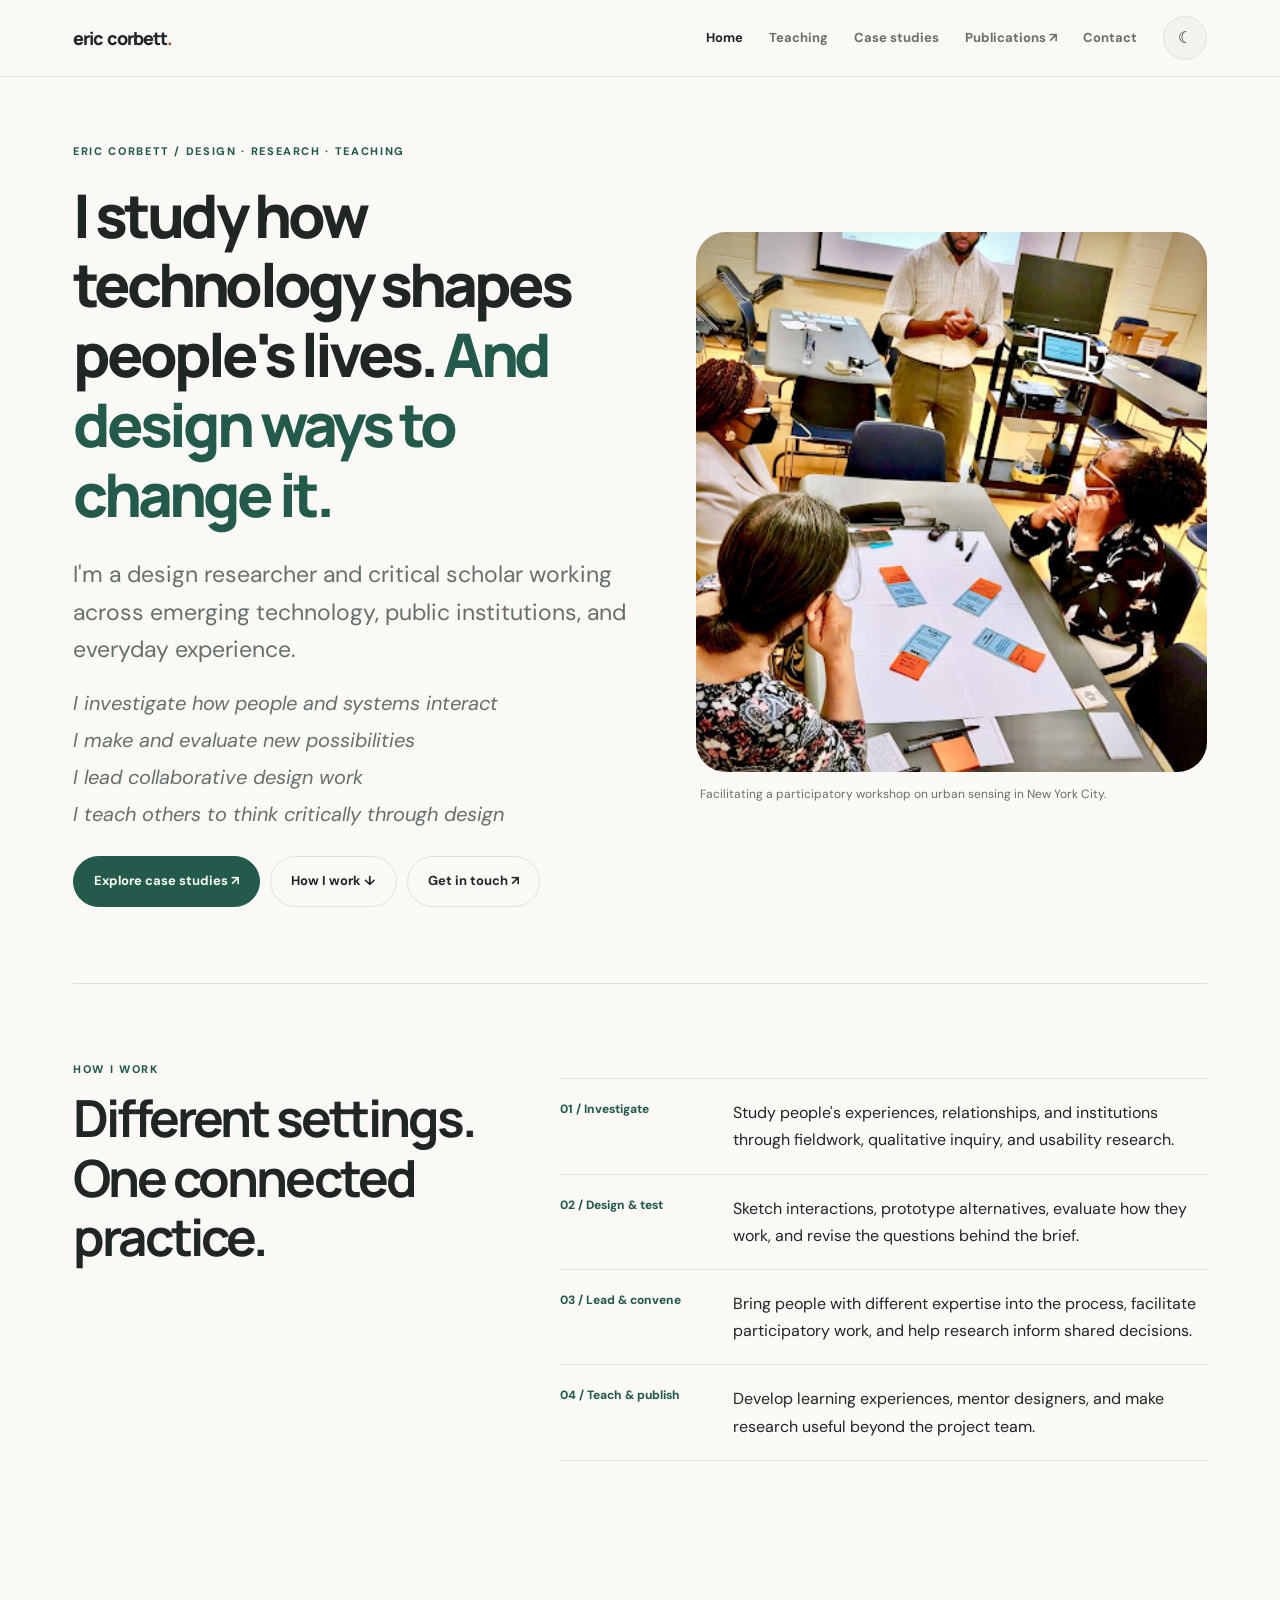
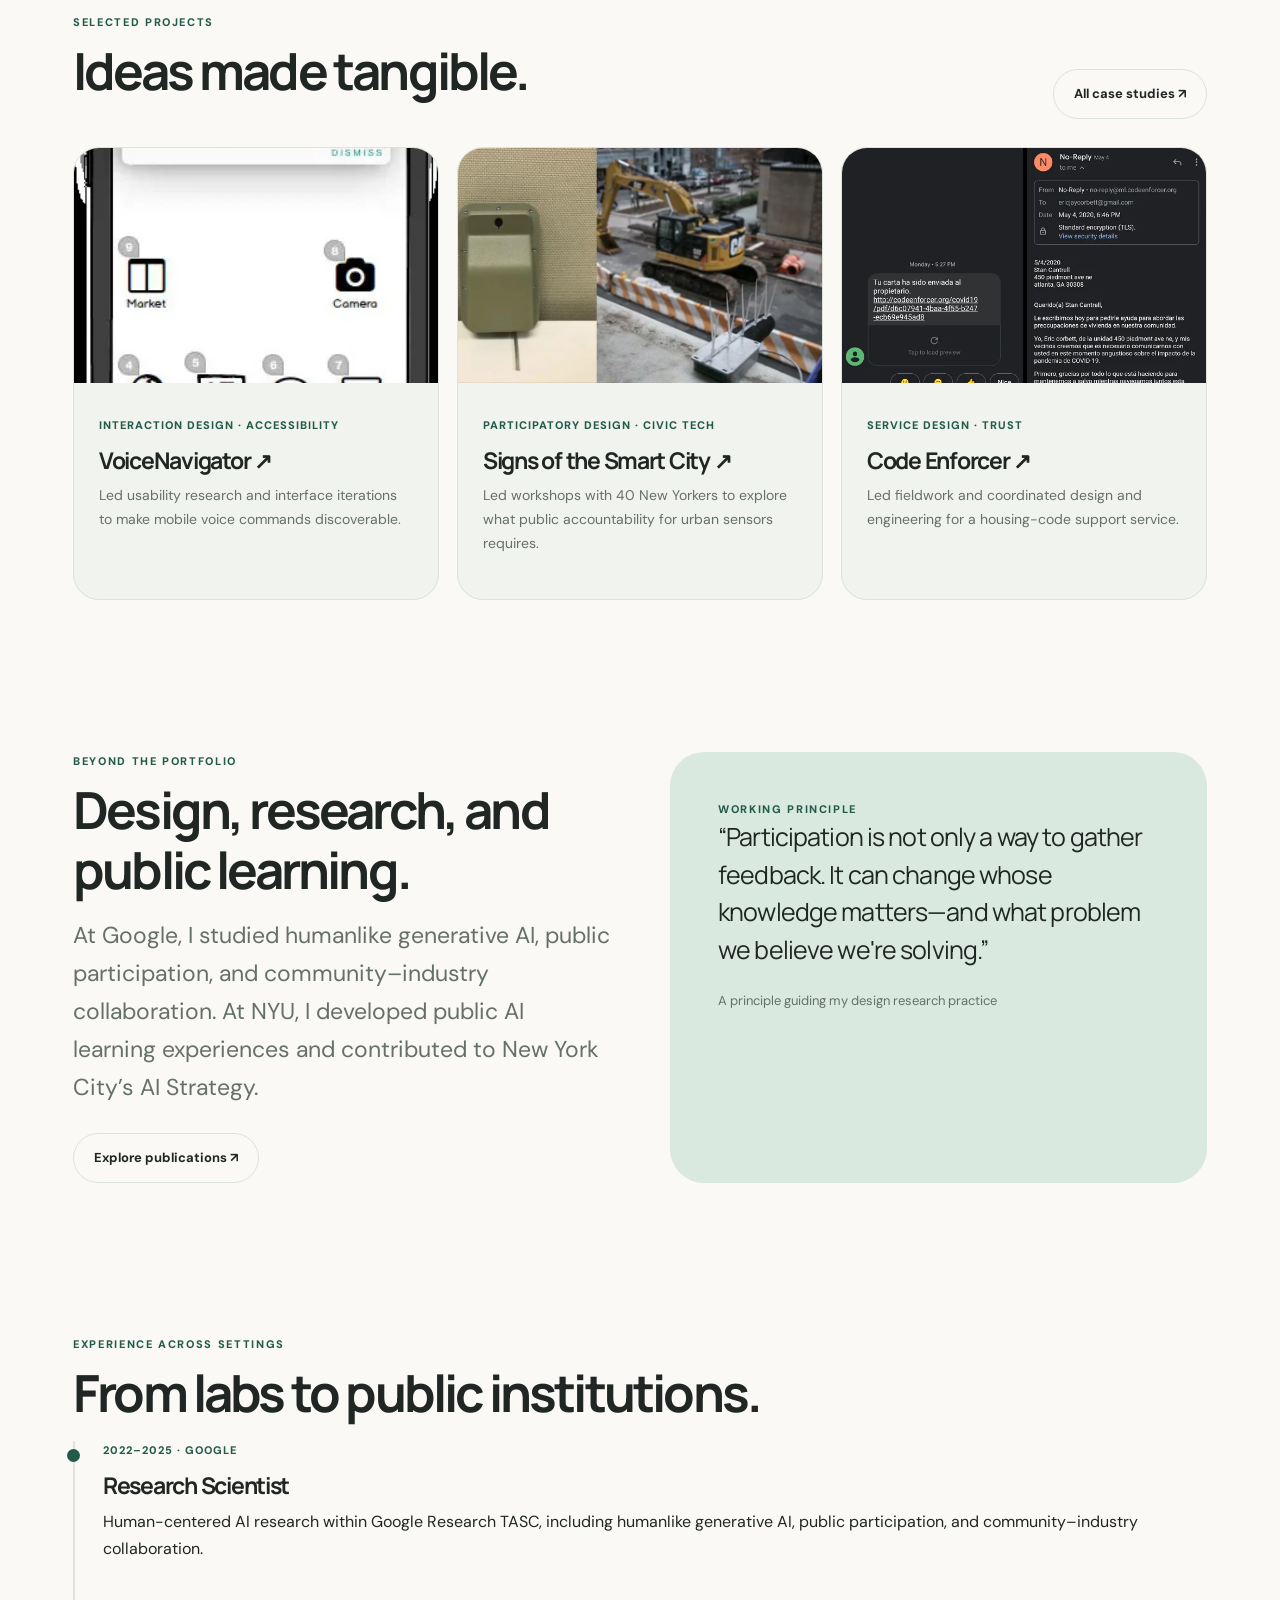
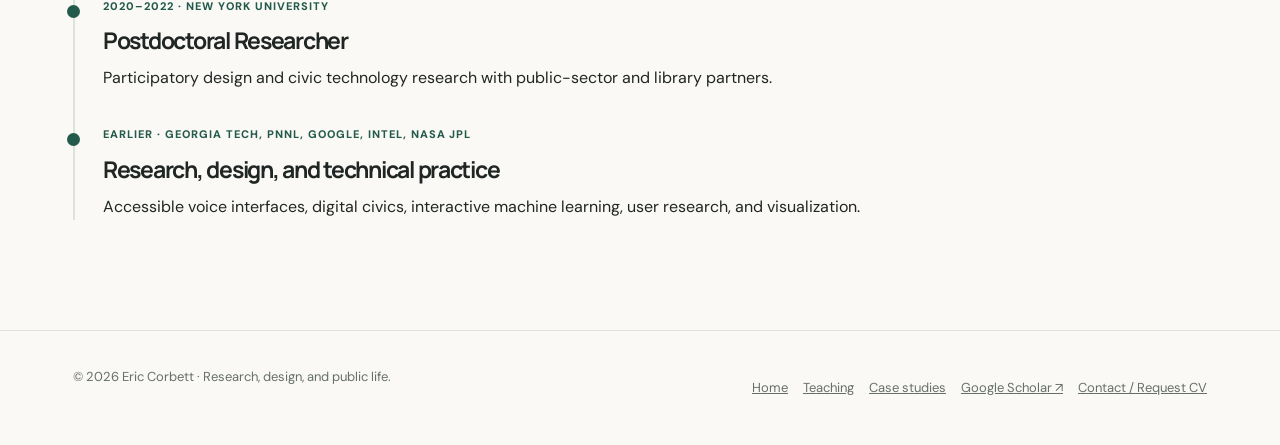
==== commit 82dcdf57: "Feature three visual design projects on the homepage" ====
--- a/Website/index.html
+++ b/Website/index.html
@@ -1,3 +1,3 @@
 <!DOCTYPE html>
 
-<html lang="en"><head><meta charset="utf-8"/><meta content="width=device-width, initial-scale=1" name="viewport"/><meta content="Eric Corbett — research-led interaction design, responsible AI, civic technology, and teaching." name="description"/><title>Home — Eric Corbett</title><link href="style.css" rel="stylesheet"/></head><body><a class="skip" href="#content">Skip to content</a><header><nav aria-label="Main navigation" class="nav"><a class="brand" href="index.html">eric corbett<span style="color:var(--orange)">.</span></a><div class="navlinks"><a aria-current="page" class="active" href="index.html">Home</a><a class="" href="teaching.html">Teaching</a><a class="" href="case-studies.html">Case studies</a><a href="https://scholar.google.com/citations?hl=en&amp;tzom=300&amp;user=MYGUc30AAAAJ&amp;authuser=1" rel="noopener" target="_blank">Publications ↗</a><a href="contact.html">Contact</a></div><button aria-label="Use dark color theme" aria-pressed="false" class="round" id="theme" type="button">☾</button></nav></header><main id="content" tabindex="-1"><section class="hero hero-photo"><div class="hero-copy"><div class="eyebrow">Eric Corbett / Design · Research · Teaching</div><h1>I study how technology shapes people's lives. <em>And design ways to change it.</em></h1><p class="lead">I'm a design researcher and critical scholar working across emerging technology, public institutions, and everyday experience.</p><div class="practice-statements"><p><em>I investigate how people and systems interact</em></p><p><em>I make and evaluate new possibilities</em></p><p><em>I lead collaborative design work</em></p><p><em>I teach others to think critically through design</em></p></div><div class="buttons"><a class="btn" href="case-studies.html">Explore case studies ↗</a><a class="btn secondary" href="#approach">How I work ↓</a><a class="btn secondary" href="contact.html">Get in touch ↗</a></div></div><figure class="hero-photo-figure"><img alt="Eric facilitating a participatory workshop with residents around a table of design cards and notes" decoding="async" src="assets/workshop-facilitation.jpg"/><figcaption>Facilitating a participatory workshop on urban sensing in New York City.</figcaption></figure></section><section class="approach-editorial" id="approach"><div class="eyebrow">How I work</div><h2>Different settings.<br/>One connected practice.</h2><div class="approach-lines"><article><span class="approach-index">01 / Investigate</span><p>Study people's experiences, relationships, and institutions through fieldwork, qualitative inquiry, and usability research.</p></article><article><span class="approach-index">02 / Design &amp; test</span><p>Sketch interactions, prototype alternatives, evaluate how they work, and revise the questions behind the brief.</p></article><article><span class="approach-index">03 / Lead &amp; convene</span><p>Bring people with different expertise into the process, facilitate participatory work, and help research inform shared decisions.</p></article><article><span class="approach-index">04 / Teach &amp; publish</span><p>Develop learning experiences, mentor designers, and make research useful beyond the project team.</p></article></div></section><section><div class="sectionhead"><div><div class="eyebrow">Selected projects</div><h2>Ideas made tangible.</h2></div><a class="btn secondary" href="case-studies.html">All case studies ↗</a></div><div class="grid"><article class="card"><a href="case-studies.html#humanlikeness"><div aria-hidden="true" class="ai-card-art"><span>UNDERSTAND</span><span>VERIFY</span><span>STEER</span></div><div class="cardbody"><div class="meta">Human–AI interaction · Google Research · CHI 2026</div><h3>A little too convincing <span class="arrow">↗</span></h3><p>Investigated how humanlike AI shapes expectations, verification work, and potential risks.</p></div></a></article><article class="card"><a href="case-studies.html#voice"><img alt="" decoding="async" loading="lazy" src="assets/voice-p6-1.webp"/><div class="cardbody"><div class="meta">Interaction design · Accessibility</div><h3>VoiceNavigator <span class="arrow">↗</span></h3><p>Led usability research and interface iterations to make mobile voice commands discoverable.</p></div></a></article><article class="card"><a href="case-studies.html#signs"><img alt="" decoding="async" loading="lazy" src="assets/signs-p5-1.webp"/><div class="cardbody"><div class="meta">Participatory design · Civic tech</div><h3>Signs of the Smart City <span class="arrow">↗</span></h3><p>Led workshops with 40 New Yorkers to explore what public accountability for urban sensors requires.</p></div></a></article><article class="card"><a href="case-studies.html#code"><img alt="" decoding="async" loading="lazy" src="assets/code-p11-1.webp"/><div class="cardbody"><div class="meta">Service design · Trust</div><h3>Code Enforcer <span class="arrow">↗</span></h3><p>Led fieldwork and coordinated design and engineering for a housing-code support service.</p></div></a></article><article class="card"><a href="case-studies.html#ai-public"><div aria-hidden="true" class="ai-card-art"><span>LEARN</span><span>PARTICIPATE</span><span>GOVERN</span></div><div class="cardbody"><div class="meta">Responsible AI · Public life</div><h3>Who gets to shape AI? <span class="arrow">↗</span></h3><p>Connected participation research, public AI education, and community–industry collaboration.</p></div></a></article></div></section><section class="split"><div><div class="eyebrow">Beyond the portfolio</div><h2>Design, research, and public learning.</h2><p class="lead">At Google, I studied humanlike generative AI, public participation, and community–industry collaboration. At NYU, I developed public AI learning experiences and contributed to New York City’s AI Strategy.</p><div class="buttons"><a class="btn secondary" href="https://scholar.google.com/citations?hl=en&amp;tzom=300&amp;user=MYGUc30AAAAJ&amp;authuser=1" rel="noopener" target="_blank">Explore publications ↗</a></div></div><div class="statement"><div class="eyebrow">Working principle</div><p>“Participation is not only a way to gather feedback. It can change whose knowledge matters—and what problem we believe we're solving.”</p><span class="note">A principle guiding my design research practice</span></div></section><section><div class="eyebrow">Experience across settings</div><h2>From labs to public institutions.</h2><div class="timeline"><article><div class="meta">2022–2025 · Google</div><h3>Research Scientist</h3><p>Human-centered AI research within Google Research TASC, including humanlike generative AI, public participation, and community–industry collaboration.</p></article><article><div class="meta">2020–2022 · New York University</div><h3>Postdoctoral Researcher</h3><p>Participatory design and civic technology research with public-sector and library partners.</p></article><article><div class="meta">Earlier · Georgia Tech, PNNL, Google, Intel, NASA JPL</div><h3>Research, design, and technical practice</h3><p>Accessible voice interfaces, digital civics, interactive machine learning, user research, and visualization.</p></article></div></section></main><footer class="footer"><div class="footerin"><span>© 2026 Eric Corbett · Research, design, and public life.</span><div><a href="index.html">Home</a><a href="teaching.html">Teaching</a><a href="case-studies.html">Case studies</a><a href="https://scholar.google.com/citations?hl=en&amp;tzom=300&amp;user=MYGUc30AAAAJ&amp;authuser=1" rel="noopener" target="_blank">Google Scholar ↗</a><a href="contact.html">Contact / Request CV</a></div></div></footer><script src="script.js"></script></body></html>
+<html lang="en"><head><meta charset="utf-8"/><meta content="width=device-width, initial-scale=1" name="viewport"/><meta content="Eric Corbett — research-led interaction design, responsible AI, civic technology, and teaching." name="description"/><title>Home — Eric Corbett</title><link href="style.css" rel="stylesheet"/></head><body><a class="skip" href="#content">Skip to content</a><header><nav aria-label="Main navigation" class="nav"><a class="brand" href="index.html">eric corbett<span style="color:var(--orange)">.</span></a><div class="navlinks"><a aria-current="page" class="active" href="index.html">Home</a><a class="" href="teaching.html">Teaching</a><a class="" href="case-studies.html">Case studies</a><a href="https://scholar.google.com/citations?hl=en&amp;tzom=300&amp;user=MYGUc30AAAAJ&amp;authuser=1" rel="noopener" target="_blank">Publications ↗</a><a href="contact.html">Contact</a></div><button aria-label="Use dark color theme" aria-pressed="false" class="round" id="theme" type="button">☾</button></nav></header><main id="content" tabindex="-1"><section class="hero hero-photo"><div class="hero-copy"><div class="eyebrow">Eric Corbett / Design · Research · Teaching</div><h1>I study how technology shapes people's lives. <em>And design ways to change it.</em></h1><p class="lead">I'm a design researcher and critical scholar working across emerging technology, public institutions, and everyday experience.</p><div class="practice-statements"><p><em>I investigate how people and systems interact</em></p><p><em>I make and evaluate new possibilities</em></p><p><em>I lead collaborative design work</em></p><p><em>I teach others to think critically through design</em></p></div><div class="buttons"><a class="btn" href="case-studies.html">Explore case studies ↗</a><a class="btn secondary" href="#approach">How I work ↓</a><a class="btn secondary" href="contact.html">Get in touch ↗</a></div></div><figure class="hero-photo-figure"><img alt="Eric facilitating a participatory workshop with residents around a table of design cards and notes" decoding="async" src="assets/workshop-facilitation.jpg"/><figcaption>Facilitating a participatory workshop on urban sensing in New York City.</figcaption></figure></section><section class="approach-editorial" id="approach"><div class="eyebrow">How I work</div><h2>Different settings.<br/>One connected practice.</h2><div class="approach-lines"><article><span class="approach-index">01 / Investigate</span><p>Study people's experiences, relationships, and institutions through fieldwork, qualitative inquiry, and usability research.</p></article><article><span class="approach-index">02 / Design &amp; test</span><p>Sketch interactions, prototype alternatives, evaluate how they work, and revise the questions behind the brief.</p></article><article><span class="approach-index">03 / Lead &amp; convene</span><p>Bring people with different expertise into the process, facilitate participatory work, and help research inform shared decisions.</p></article><article><span class="approach-index">04 / Teach &amp; publish</span><p>Develop learning experiences, mentor designers, and make research useful beyond the project team.</p></article></div></section><section><div class="sectionhead"><div><div class="eyebrow">Selected projects</div><h2>Ideas made tangible.</h2></div><a class="btn secondary" href="case-studies.html">All case studies ↗</a></div><div class="grid"><article class="card"><a href="case-studies.html#voice"><img alt="" decoding="async" loading="lazy" src="assets/voice-p6-1.webp"/><div class="cardbody"><div class="meta">Interaction design · Accessibility</div><h3>VoiceNavigator <span class="arrow">↗</span></h3><p>Led usability research and interface iterations to make mobile voice commands discoverable.</p></div></a></article><article class="card"><a href="case-studies.html#signs"><img alt="" decoding="async" loading="lazy" src="assets/signs-p5-1.webp"/><div class="cardbody"><div class="meta">Participatory design · Civic tech</div><h3>Signs of the Smart City <span class="arrow">↗</span></h3><p>Led workshops with 40 New Yorkers to explore what public accountability for urban sensors requires.</p></div></a></article><article class="card"><a href="case-studies.html#code"><img alt="" decoding="async" loading="lazy" src="assets/code-p11-1.webp"/><div class="cardbody"><div class="meta">Service design · Trust</div><h3>Code Enforcer <span class="arrow">↗</span></h3><p>Led fieldwork and coordinated design and engineering for a housing-code support service.</p></div></a></article></div></section><section class="split"><div><div class="eyebrow">Beyond the portfolio</div><h2>Design, research, and public learning.</h2><p class="lead">At Google, I studied humanlike generative AI, public participation, and community–industry collaboration. At NYU, I developed public AI learning experiences and contributed to New York City’s AI Strategy.</p><div class="buttons"><a class="btn secondary" href="https://scholar.google.com/citations?hl=en&amp;tzom=300&amp;user=MYGUc30AAAAJ&amp;authuser=1" rel="noopener" target="_blank">Explore publications ↗</a></div></div><div class="statement"><div class="eyebrow">Working principle</div><p>“Participation is not only a way to gather feedback. It can change whose knowledge matters—and what problem we believe we're solving.”</p><span class="note">A principle guiding my design research practice</span></div></section><section><div class="eyebrow">Experience across settings</div><h2>From labs to public institutions.</h2><div class="timeline"><article><div class="meta">2022–2025 · Google</div><h3>Research Scientist</h3><p>Human-centered AI research within Google Research TASC, including humanlike generative AI, public participation, and community–industry collaboration.</p></article><article><div class="meta">2020–2022 · New York University</div><h3>Postdoctoral Researcher</h3><p>Participatory design and civic technology research with public-sector and library partners.</p></article><article><div class="meta">Earlier · Georgia Tech, PNNL, Google, Intel, NASA JPL</div><h3>Research, design, and technical practice</h3><p>Accessible voice interfaces, digital civics, interactive machine learning, user research, and visualization.</p></article></div></section></main><footer class="footer"><div class="footerin"><span>© 2026 Eric Corbett · Research, design, and public life.</span><div><a href="index.html">Home</a><a href="teaching.html">Teaching</a><a href="case-studies.html">Case studies</a><a href="https://scholar.google.com/citations?hl=en&amp;tzom=300&amp;user=MYGUc30AAAAJ&amp;authuser=1" rel="noopener" target="_blank">Google Scholar ↗</a><a href="contact.html">Contact / Request CV</a></div></div></footer><script src="script.js"></script></body></html>
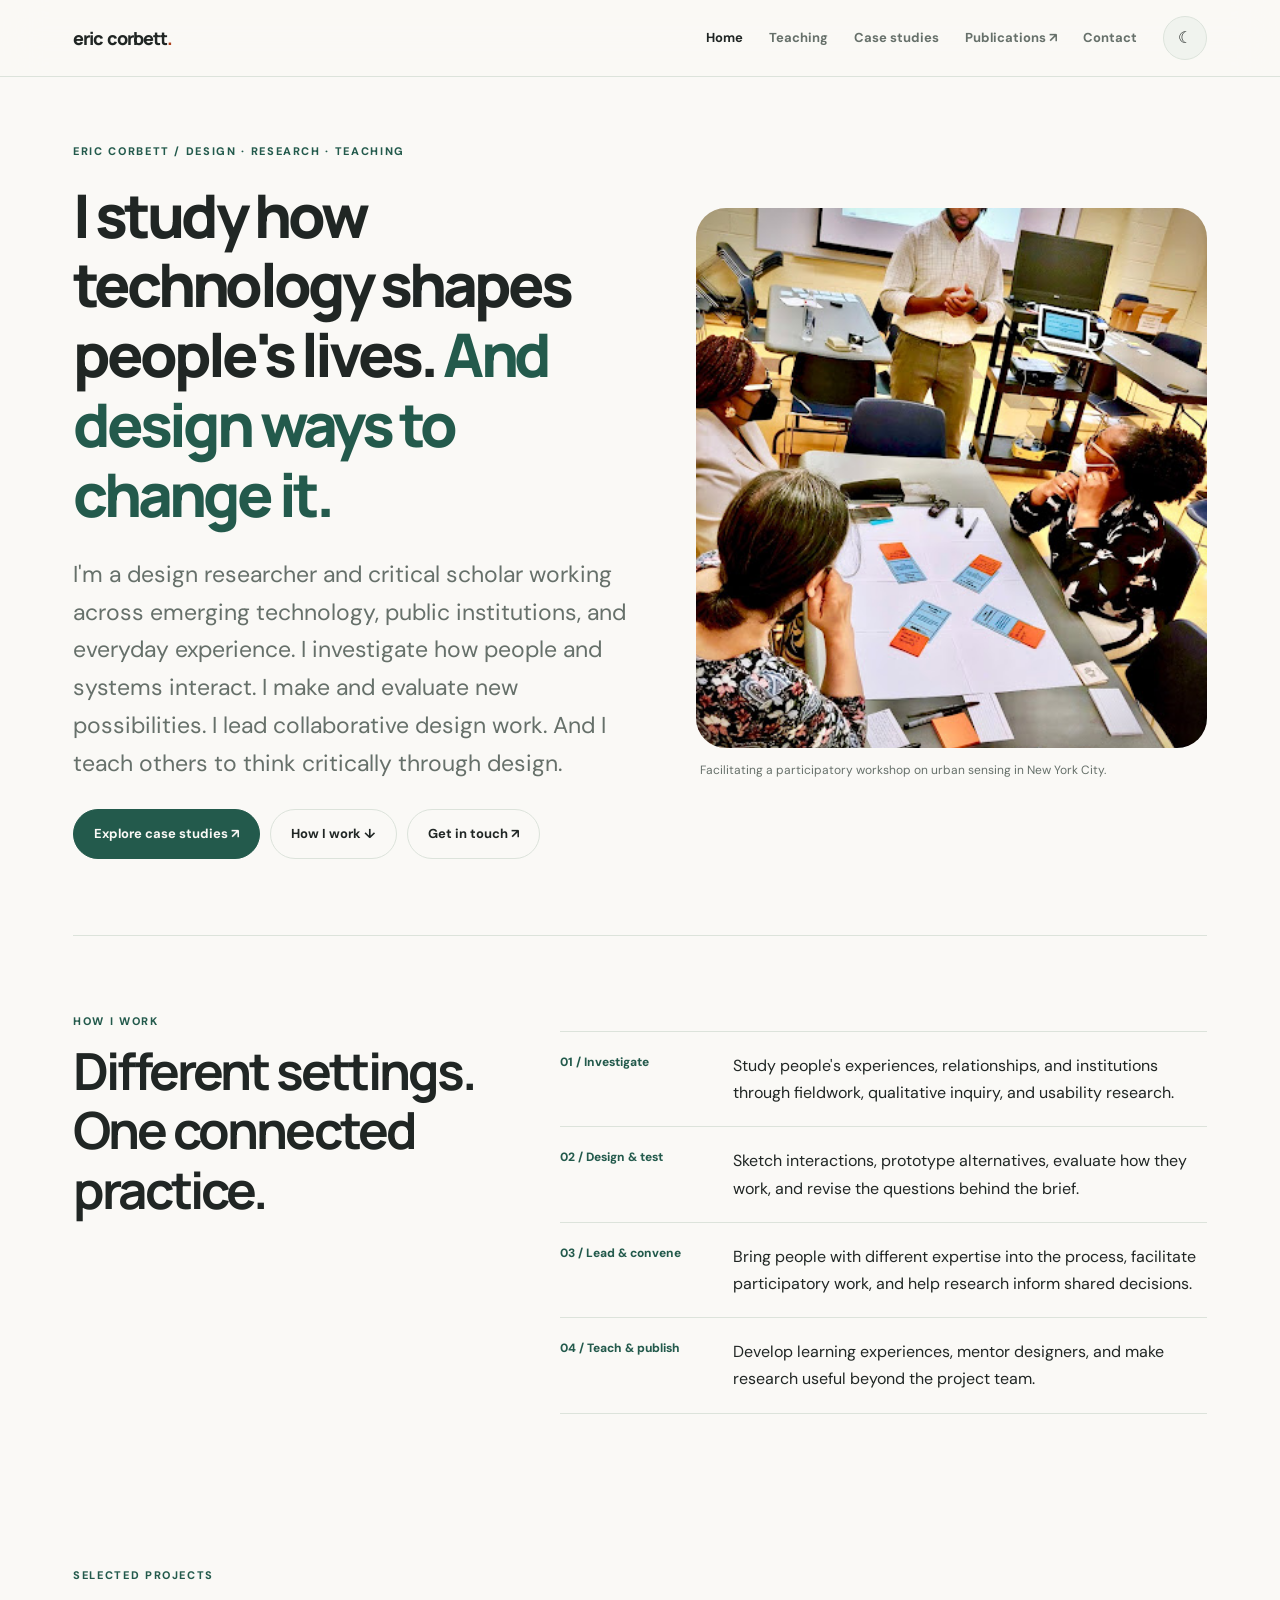
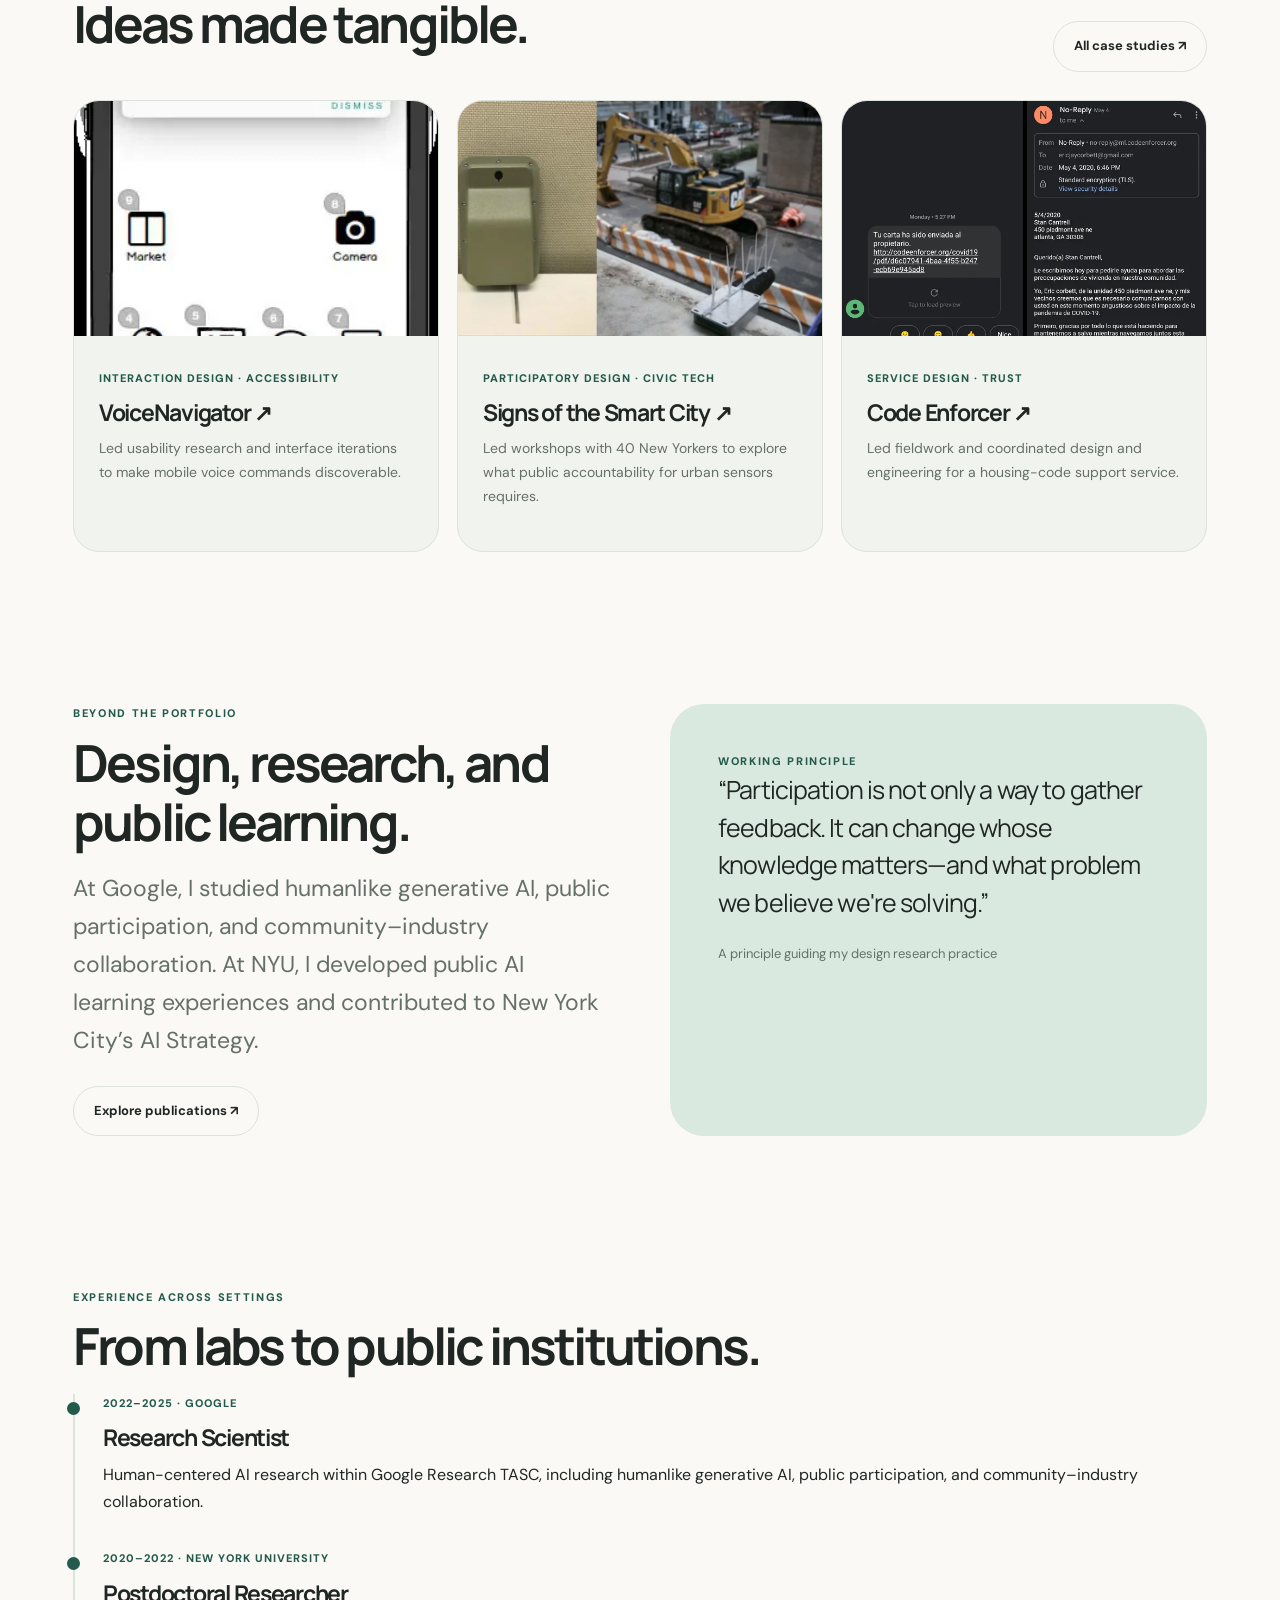
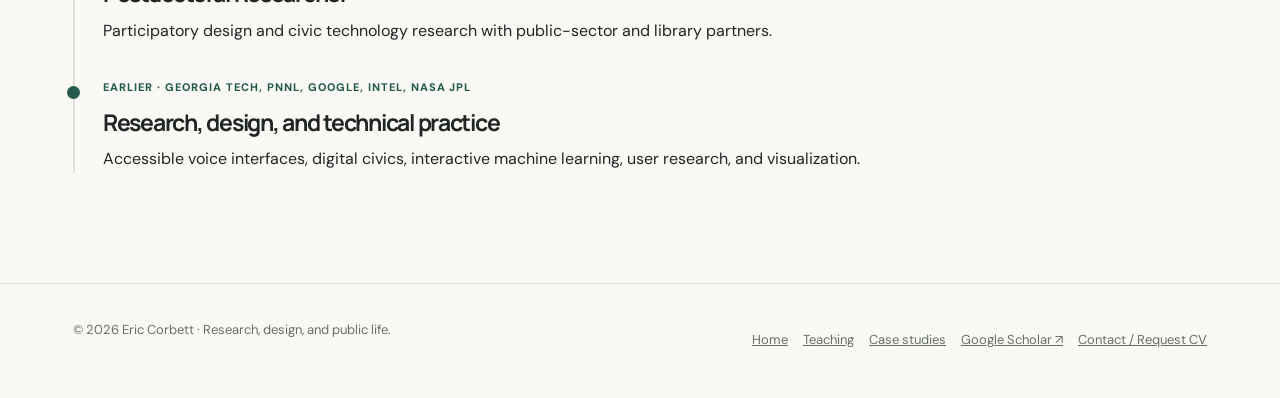
==== commit 427ca7cd: "Present homepage introduction as one plain-text paragraph" ====
--- a/Website/index.html
+++ b/Website/index.html
@@ -1,3 +1,3 @@
 <!DOCTYPE html>
 
-<html lang="en"><head><meta charset="utf-8"/><meta content="width=device-width, initial-scale=1" name="viewport"/><meta content="Eric Corbett — research-led interaction design, responsible AI, civic technology, and teaching." name="description"/><title>Home — Eric Corbett</title><link href="style.css" rel="stylesheet"/></head><body><a class="skip" href="#content">Skip to content</a><header><nav aria-label="Main navigation" class="nav"><a class="brand" href="index.html">eric corbett<span style="color:var(--orange)">.</span></a><div class="navlinks"><a aria-current="page" class="active" href="index.html">Home</a><a class="" href="teaching.html">Teaching</a><a class="" href="case-studies.html">Case studies</a><a href="https://scholar.google.com/citations?hl=en&amp;tzom=300&amp;user=MYGUc30AAAAJ&amp;authuser=1" rel="noopener" target="_blank">Publications ↗</a><a href="contact.html">Contact</a></div><button aria-label="Use dark color theme" aria-pressed="false" class="round" id="theme" type="button">☾</button></nav></header><main id="content" tabindex="-1"><section class="hero hero-photo"><div class="hero-copy"><div class="eyebrow">Eric Corbett / Design · Research · Teaching</div><h1>I study how technology shapes people's lives. <em>And design ways to change it.</em></h1><p class="lead">I'm a design researcher and critical scholar working across emerging technology, public institutions, and everyday experience.</p><div class="practice-statements"><p><em>I investigate how people and systems interact</em></p><p><em>I make and evaluate new possibilities</em></p><p><em>I lead collaborative design work</em></p><p><em>I teach others to think critically through design</em></p></div><div class="buttons"><a class="btn" href="case-studies.html">Explore case studies ↗</a><a class="btn secondary" href="#approach">How I work ↓</a><a class="btn secondary" href="contact.html">Get in touch ↗</a></div></div><figure class="hero-photo-figure"><img alt="Eric facilitating a participatory workshop with residents around a table of design cards and notes" decoding="async" src="assets/workshop-facilitation.jpg"/><figcaption>Facilitating a participatory workshop on urban sensing in New York City.</figcaption></figure></section><section class="approach-editorial" id="approach"><div class="eyebrow">How I work</div><h2>Different settings.<br/>One connected practice.</h2><div class="approach-lines"><article><span class="approach-index">01 / Investigate</span><p>Study people's experiences, relationships, and institutions through fieldwork, qualitative inquiry, and usability research.</p></article><article><span class="approach-index">02 / Design &amp; test</span><p>Sketch interactions, prototype alternatives, evaluate how they work, and revise the questions behind the brief.</p></article><article><span class="approach-index">03 / Lead &amp; convene</span><p>Bring people with different expertise into the process, facilitate participatory work, and help research inform shared decisions.</p></article><article><span class="approach-index">04 / Teach &amp; publish</span><p>Develop learning experiences, mentor designers, and make research useful beyond the project team.</p></article></div></section><section><div class="sectionhead"><div><div class="eyebrow">Selected projects</div><h2>Ideas made tangible.</h2></div><a class="btn secondary" href="case-studies.html">All case studies ↗</a></div><div class="grid"><article class="card"><a href="case-studies.html#voice"><img alt="" decoding="async" loading="lazy" src="assets/voice-p6-1.webp"/><div class="cardbody"><div class="meta">Interaction design · Accessibility</div><h3>VoiceNavigator <span class="arrow">↗</span></h3><p>Led usability research and interface iterations to make mobile voice commands discoverable.</p></div></a></article><article class="card"><a href="case-studies.html#signs"><img alt="" decoding="async" loading="lazy" src="assets/signs-p5-1.webp"/><div class="cardbody"><div class="meta">Participatory design · Civic tech</div><h3>Signs of the Smart City <span class="arrow">↗</span></h3><p>Led workshops with 40 New Yorkers to explore what public accountability for urban sensors requires.</p></div></a></article><article class="card"><a href="case-studies.html#code"><img alt="" decoding="async" loading="lazy" src="assets/code-p11-1.webp"/><div class="cardbody"><div class="meta">Service design · Trust</div><h3>Code Enforcer <span class="arrow">↗</span></h3><p>Led fieldwork and coordinated design and engineering for a housing-code support service.</p></div></a></article></div></section><section class="split"><div><div class="eyebrow">Beyond the portfolio</div><h2>Design, research, and public learning.</h2><p class="lead">At Google, I studied humanlike generative AI, public participation, and community–industry collaboration. At NYU, I developed public AI learning experiences and contributed to New York City’s AI Strategy.</p><div class="buttons"><a class="btn secondary" href="https://scholar.google.com/citations?hl=en&amp;tzom=300&amp;user=MYGUc30AAAAJ&amp;authuser=1" rel="noopener" target="_blank">Explore publications ↗</a></div></div><div class="statement"><div class="eyebrow">Working principle</div><p>“Participation is not only a way to gather feedback. It can change whose knowledge matters—and what problem we believe we're solving.”</p><span class="note">A principle guiding my design research practice</span></div></section><section><div class="eyebrow">Experience across settings</div><h2>From labs to public institutions.</h2><div class="timeline"><article><div class="meta">2022–2025 · Google</div><h3>Research Scientist</h3><p>Human-centered AI research within Google Research TASC, including humanlike generative AI, public participation, and community–industry collaboration.</p></article><article><div class="meta">2020–2022 · New York University</div><h3>Postdoctoral Researcher</h3><p>Participatory design and civic technology research with public-sector and library partners.</p></article><article><div class="meta">Earlier · Georgia Tech, PNNL, Google, Intel, NASA JPL</div><h3>Research, design, and technical practice</h3><p>Accessible voice interfaces, digital civics, interactive machine learning, user research, and visualization.</p></article></div></section></main><footer class="footer"><div class="footerin"><span>© 2026 Eric Corbett · Research, design, and public life.</span><div><a href="index.html">Home</a><a href="teaching.html">Teaching</a><a href="case-studies.html">Case studies</a><a href="https://scholar.google.com/citations?hl=en&amp;tzom=300&amp;user=MYGUc30AAAAJ&amp;authuser=1" rel="noopener" target="_blank">Google Scholar ↗</a><a href="contact.html">Contact / Request CV</a></div></div></footer><script src="script.js"></script></body></html>
+<html lang="en"><head><meta charset="utf-8"/><meta content="width=device-width, initial-scale=1" name="viewport"/><meta content="Eric Corbett — research-led interaction design, responsible AI, civic technology, and teaching." name="description"/><title>Home — Eric Corbett</title><link href="style.css" rel="stylesheet"/></head><body><a class="skip" href="#content">Skip to content</a><header><nav aria-label="Main navigation" class="nav"><a class="brand" href="index.html">eric corbett<span style="color:var(--orange)">.</span></a><div class="navlinks"><a aria-current="page" class="active" href="index.html">Home</a><a class="" href="teaching.html">Teaching</a><a class="" href="case-studies.html">Case studies</a><a href="https://scholar.google.com/citations?hl=en&amp;tzom=300&amp;user=MYGUc30AAAAJ&amp;authuser=1" rel="noopener" target="_blank">Publications ↗</a><a href="contact.html">Contact</a></div><button aria-label="Use dark color theme" aria-pressed="false" class="round" id="theme" type="button">☾</button></nav></header><main id="content" tabindex="-1"><section class="hero hero-photo"><div class="hero-copy"><div class="eyebrow">Eric Corbett / Design · Research · Teaching</div><h1>I study how technology shapes people's lives. <em>And design ways to change it.</em></h1><p class="lead">I'm a design researcher and critical scholar working across emerging technology, public institutions, and everyday experience. I investigate how people and systems interact. I make and evaluate new possibilities. I lead collaborative design work. And I teach others to think critically through design.</p><div class="buttons"><a class="btn" href="case-studies.html">Explore case studies ↗</a><a class="btn secondary" href="#approach">How I work ↓</a><a class="btn secondary" href="contact.html">Get in touch ↗</a></div></div><figure class="hero-photo-figure"><img alt="Eric facilitating a participatory workshop with residents around a table of design cards and notes" decoding="async" src="assets/workshop-facilitation.jpg"/><figcaption>Facilitating a participatory workshop on urban sensing in New York City.</figcaption></figure></section><section class="approach-editorial" id="approach"><div class="eyebrow">How I work</div><h2>Different settings.<br/>One connected practice.</h2><div class="approach-lines"><article><span class="approach-index">01 / Investigate</span><p>Study people's experiences, relationships, and institutions through fieldwork, qualitative inquiry, and usability research.</p></article><article><span class="approach-index">02 / Design &amp; test</span><p>Sketch interactions, prototype alternatives, evaluate how they work, and revise the questions behind the brief.</p></article><article><span class="approach-index">03 / Lead &amp; convene</span><p>Bring people with different expertise into the process, facilitate participatory work, and help research inform shared decisions.</p></article><article><span class="approach-index">04 / Teach &amp; publish</span><p>Develop learning experiences, mentor designers, and make research useful beyond the project team.</p></article></div></section><section><div class="sectionhead"><div><div class="eyebrow">Selected projects</div><h2>Ideas made tangible.</h2></div><a class="btn secondary" href="case-studies.html">All case studies ↗</a></div><div class="grid"><article class="card"><a href="case-studies.html#voice"><img alt="" decoding="async" loading="lazy" src="assets/voice-p6-1.webp"/><div class="cardbody"><div class="meta">Interaction design · Accessibility</div><h3>VoiceNavigator <span class="arrow">↗</span></h3><p>Led usability research and interface iterations to make mobile voice commands discoverable.</p></div></a></article><article class="card"><a href="case-studies.html#signs"><img alt="" decoding="async" loading="lazy" src="assets/signs-p5-1.webp"/><div class="cardbody"><div class="meta">Participatory design · Civic tech</div><h3>Signs of the Smart City <span class="arrow">↗</span></h3><p>Led workshops with 40 New Yorkers to explore what public accountability for urban sensors requires.</p></div></a></article><article class="card"><a href="case-studies.html#code"><img alt="" decoding="async" loading="lazy" src="assets/code-p11-1.webp"/><div class="cardbody"><div class="meta">Service design · Trust</div><h3>Code Enforcer <span class="arrow">↗</span></h3><p>Led fieldwork and coordinated design and engineering for a housing-code support service.</p></div></a></article></div></section><section class="split"><div><div class="eyebrow">Beyond the portfolio</div><h2>Design, research, and public learning.</h2><p class="lead">At Google, I studied humanlike generative AI, public participation, and community–industry collaboration. At NYU, I developed public AI learning experiences and contributed to New York City’s AI Strategy.</p><div class="buttons"><a class="btn secondary" href="https://scholar.google.com/citations?hl=en&amp;tzom=300&amp;user=MYGUc30AAAAJ&amp;authuser=1" rel="noopener" target="_blank">Explore publications ↗</a></div></div><div class="statement"><div class="eyebrow">Working principle</div><p>“Participation is not only a way to gather feedback. It can change whose knowledge matters—and what problem we believe we're solving.”</p><span class="note">A principle guiding my design research practice</span></div></section><section><div class="eyebrow">Experience across settings</div><h2>From labs to public institutions.</h2><div class="timeline"><article><div class="meta">2022–2025 · Google</div><h3>Research Scientist</h3><p>Human-centered AI research within Google Research TASC, including humanlike generative AI, public participation, and community–industry collaboration.</p></article><article><div class="meta">2020–2022 · New York University</div><h3>Postdoctoral Researcher</h3><p>Participatory design and civic technology research with public-sector and library partners.</p></article><article><div class="meta">Earlier · Georgia Tech, PNNL, Google, Intel, NASA JPL</div><h3>Research, design, and technical practice</h3><p>Accessible voice interfaces, digital civics, interactive machine learning, user research, and visualization.</p></article></div></section></main><footer class="footer"><div class="footerin"><span>© 2026 Eric Corbett · Research, design, and public life.</span><div><a href="index.html">Home</a><a href="teaching.html">Teaching</a><a href="case-studies.html">Case studies</a><a href="https://scholar.google.com/citations?hl=en&amp;tzom=300&amp;user=MYGUc30AAAAJ&amp;authuser=1" rel="noopener" target="_blank">Google Scholar ↗</a><a href="contact.html">Contact / Request CV</a></div></div></footer><script src="script.js"></script></body></html>
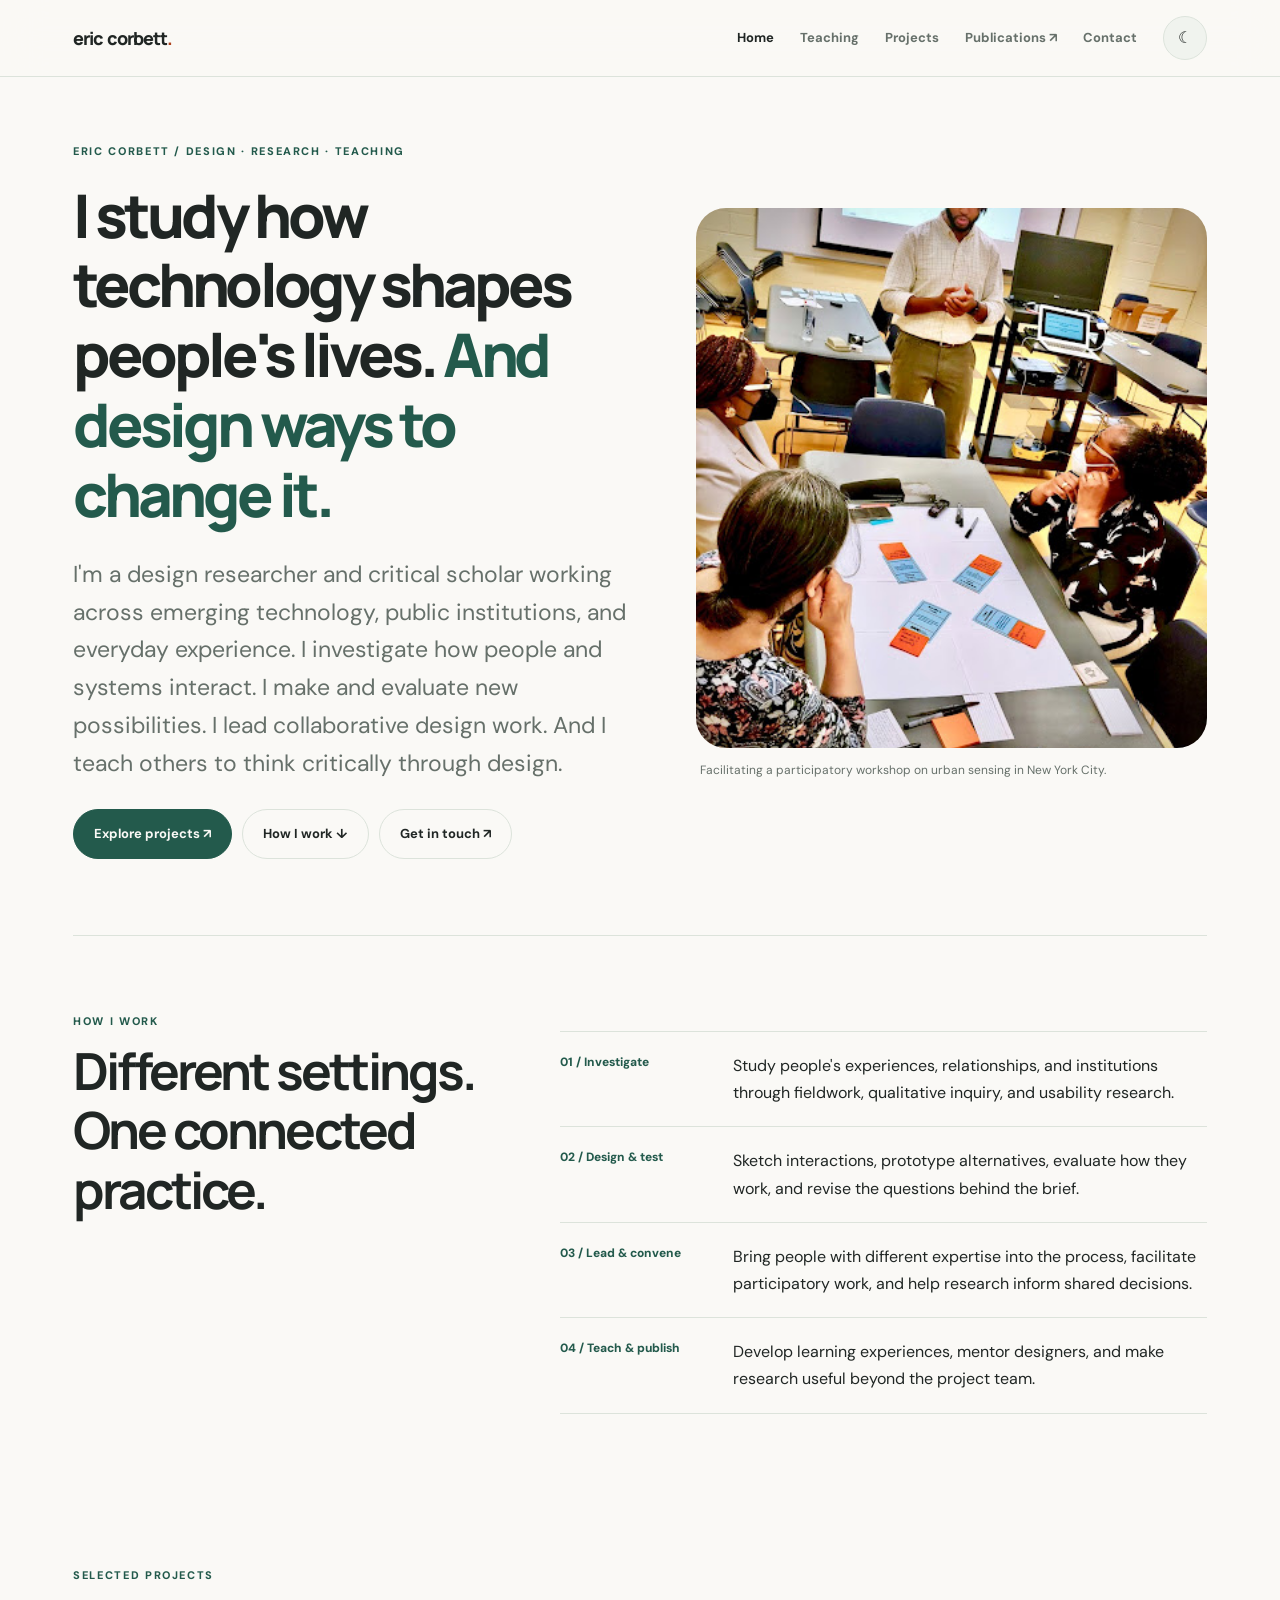
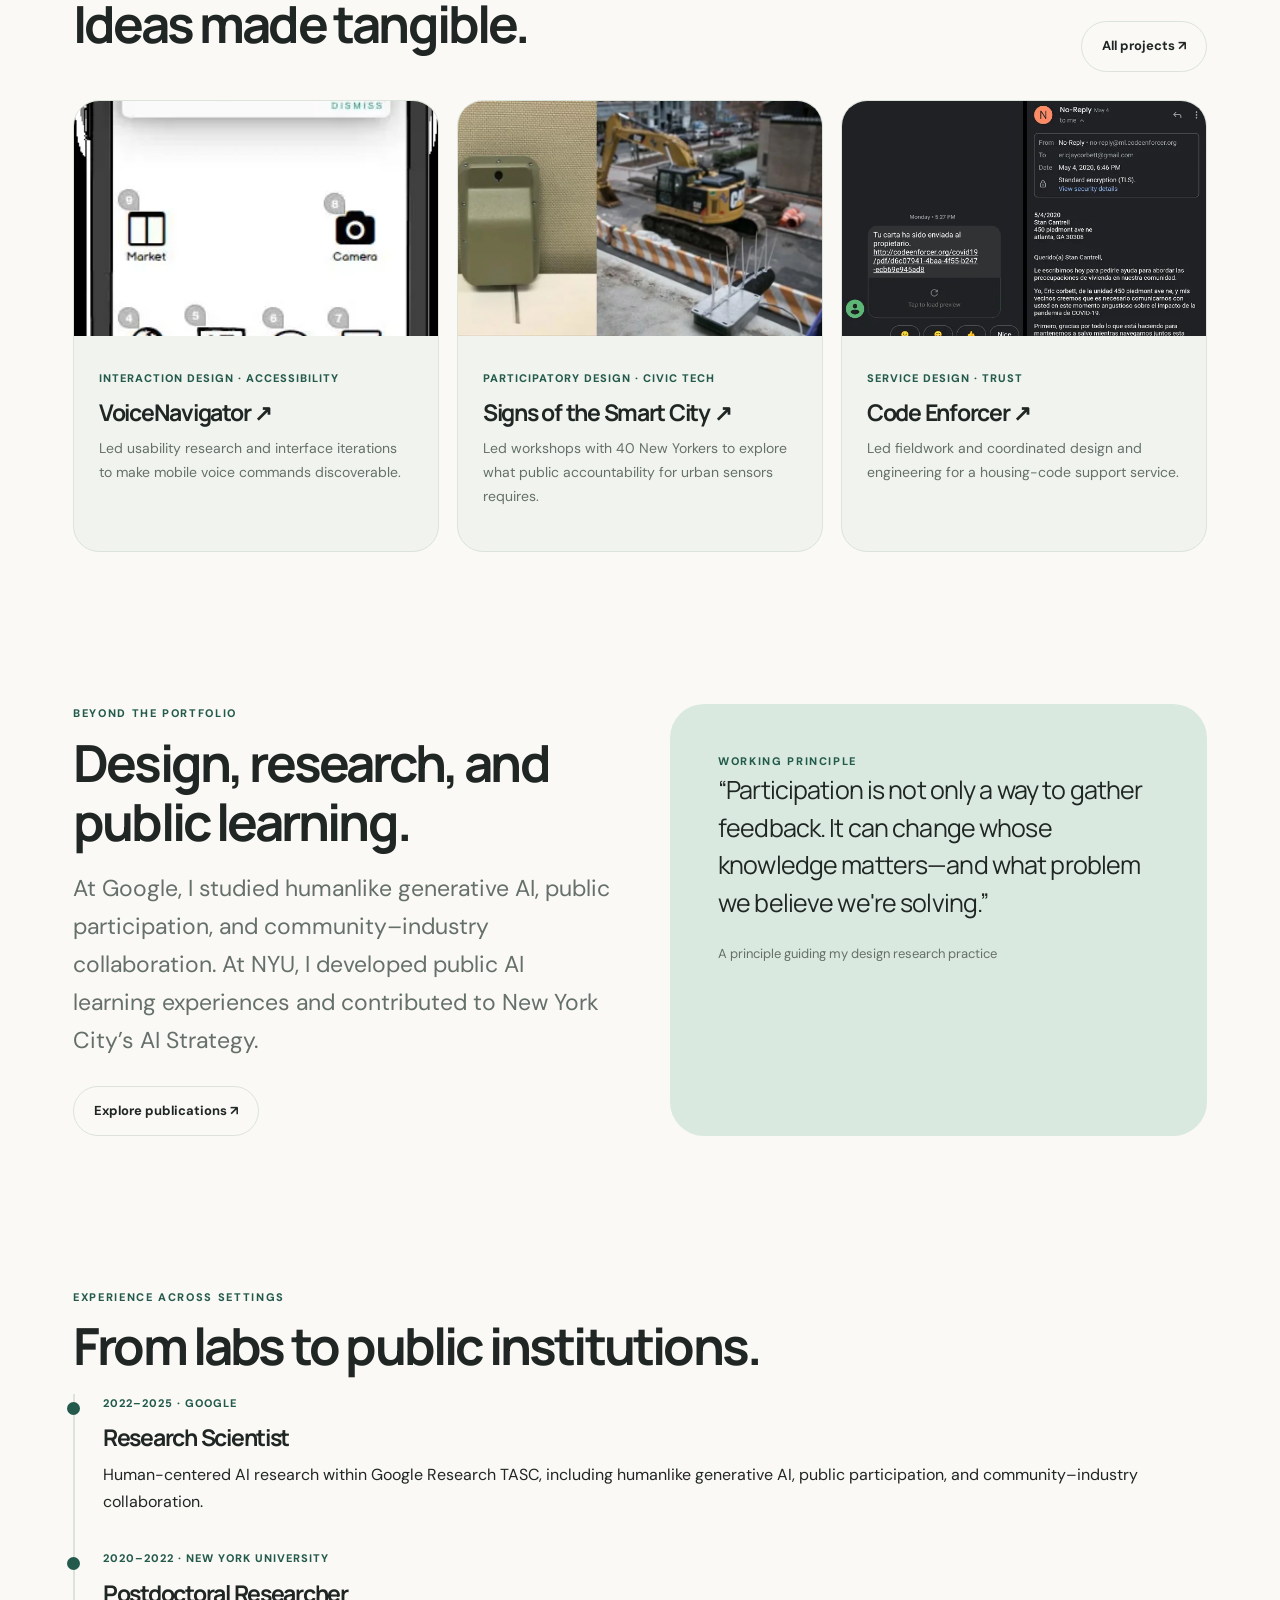
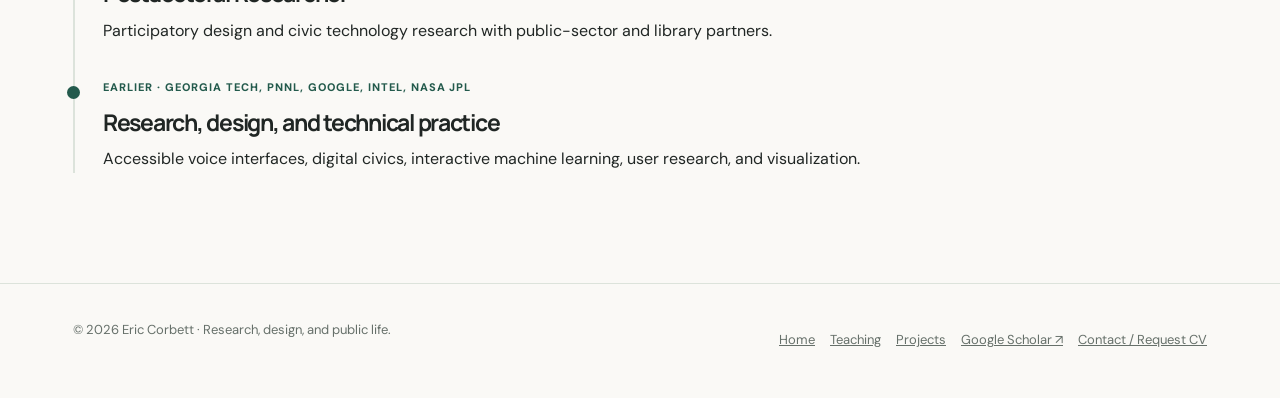
==== commit 2448538f: "Use Projects throughout portfolio navigation and labels" ====
--- a/Website/index.html
+++ b/Website/index.html
@@ -1,3 +1,3 @@
 <!DOCTYPE html>
 
-<html lang="en"><head><meta charset="utf-8"/><meta content="width=device-width, initial-scale=1" name="viewport"/><meta content="Eric Corbett — research-led interaction design, responsible AI, civic technology, and teaching." name="description"/><title>Home — Eric Corbett</title><link href="style.css" rel="stylesheet"/></head><body><a class="skip" href="#content">Skip to content</a><header><nav aria-label="Main navigation" class="nav"><a class="brand" href="index.html">eric corbett<span style="color:var(--orange)">.</span></a><div class="navlinks"><a aria-current="page" class="active" href="index.html">Home</a><a class="" href="teaching.html">Teaching</a><a class="" href="case-studies.html">Case studies</a><a href="https://scholar.google.com/citations?hl=en&amp;tzom=300&amp;user=MYGUc30AAAAJ&amp;authuser=1" rel="noopener" target="_blank">Publications ↗</a><a href="contact.html">Contact</a></div><button aria-label="Use dark color theme" aria-pressed="false" class="round" id="theme" type="button">☾</button></nav></header><main id="content" tabindex="-1"><section class="hero hero-photo"><div class="hero-copy"><div class="eyebrow">Eric Corbett / Design · Research · Teaching</div><h1>I study how technology shapes people's lives. <em>And design ways to change it.</em></h1><p class="lead">I'm a design researcher and critical scholar working across emerging technology, public institutions, and everyday experience. I investigate how people and systems interact. I make and evaluate new possibilities. I lead collaborative design work. And I teach others to think critically through design.</p><div class="buttons"><a class="btn" href="case-studies.html">Explore case studies ↗</a><a class="btn secondary" href="#approach">How I work ↓</a><a class="btn secondary" href="contact.html">Get in touch ↗</a></div></div><figure class="hero-photo-figure"><img alt="Eric facilitating a participatory workshop with residents around a table of design cards and notes" decoding="async" src="assets/workshop-facilitation.jpg"/><figcaption>Facilitating a participatory workshop on urban sensing in New York City.</figcaption></figure></section><section class="approach-editorial" id="approach"><div class="eyebrow">How I work</div><h2>Different settings.<br/>One connected practice.</h2><div class="approach-lines"><article><span class="approach-index">01 / Investigate</span><p>Study people's experiences, relationships, and institutions through fieldwork, qualitative inquiry, and usability research.</p></article><article><span class="approach-index">02 / Design &amp; test</span><p>Sketch interactions, prototype alternatives, evaluate how they work, and revise the questions behind the brief.</p></article><article><span class="approach-index">03 / Lead &amp; convene</span><p>Bring people with different expertise into the process, facilitate participatory work, and help research inform shared decisions.</p></article><article><span class="approach-index">04 / Teach &amp; publish</span><p>Develop learning experiences, mentor designers, and make research useful beyond the project team.</p></article></div></section><section><div class="sectionhead"><div><div class="eyebrow">Selected projects</div><h2>Ideas made tangible.</h2></div><a class="btn secondary" href="case-studies.html">All case studies ↗</a></div><div class="grid"><article class="card"><a href="case-studies.html#voice"><img alt="" decoding="async" loading="lazy" src="assets/voice-p6-1.webp"/><div class="cardbody"><div class="meta">Interaction design · Accessibility</div><h3>VoiceNavigator <span class="arrow">↗</span></h3><p>Led usability research and interface iterations to make mobile voice commands discoverable.</p></div></a></article><article class="card"><a href="case-studies.html#signs"><img alt="" decoding="async" loading="lazy" src="assets/signs-p5-1.webp"/><div class="cardbody"><div class="meta">Participatory design · Civic tech</div><h3>Signs of the Smart City <span class="arrow">↗</span></h3><p>Led workshops with 40 New Yorkers to explore what public accountability for urban sensors requires.</p></div></a></article><article class="card"><a href="case-studies.html#code"><img alt="" decoding="async" loading="lazy" src="assets/code-p11-1.webp"/><div class="cardbody"><div class="meta">Service design · Trust</div><h3>Code Enforcer <span class="arrow">↗</span></h3><p>Led fieldwork and coordinated design and engineering for a housing-code support service.</p></div></a></article></div></section><section class="split"><div><div class="eyebrow">Beyond the portfolio</div><h2>Design, research, and public learning.</h2><p class="lead">At Google, I studied humanlike generative AI, public participation, and community–industry collaboration. At NYU, I developed public AI learning experiences and contributed to New York City’s AI Strategy.</p><div class="buttons"><a class="btn secondary" href="https://scholar.google.com/citations?hl=en&amp;tzom=300&amp;user=MYGUc30AAAAJ&amp;authuser=1" rel="noopener" target="_blank">Explore publications ↗</a></div></div><div class="statement"><div class="eyebrow">Working principle</div><p>“Participation is not only a way to gather feedback. It can change whose knowledge matters—and what problem we believe we're solving.”</p><span class="note">A principle guiding my design research practice</span></div></section><section><div class="eyebrow">Experience across settings</div><h2>From labs to public institutions.</h2><div class="timeline"><article><div class="meta">2022–2025 · Google</div><h3>Research Scientist</h3><p>Human-centered AI research within Google Research TASC, including humanlike generative AI, public participation, and community–industry collaboration.</p></article><article><div class="meta">2020–2022 · New York University</div><h3>Postdoctoral Researcher</h3><p>Participatory design and civic technology research with public-sector and library partners.</p></article><article><div class="meta">Earlier · Georgia Tech, PNNL, Google, Intel, NASA JPL</div><h3>Research, design, and technical practice</h3><p>Accessible voice interfaces, digital civics, interactive machine learning, user research, and visualization.</p></article></div></section></main><footer class="footer"><div class="footerin"><span>© 2026 Eric Corbett · Research, design, and public life.</span><div><a href="index.html">Home</a><a href="teaching.html">Teaching</a><a href="case-studies.html">Case studies</a><a href="https://scholar.google.com/citations?hl=en&amp;tzom=300&amp;user=MYGUc30AAAAJ&amp;authuser=1" rel="noopener" target="_blank">Google Scholar ↗</a><a href="contact.html">Contact / Request CV</a></div></div></footer><script src="script.js"></script></body></html>
+<html lang="en"><head><meta charset="utf-8"/><meta content="width=device-width, initial-scale=1" name="viewport"/><meta content="Eric Corbett — research-led interaction design, responsible AI, civic technology, and teaching." name="description"/><title>Home — Eric Corbett</title><link href="style.css" rel="stylesheet"/></head><body><a class="skip" href="#content">Skip to content</a><header><nav aria-label="Main navigation" class="nav"><a class="brand" href="index.html">eric corbett<span style="color:var(--orange)">.</span></a><div class="navlinks"><a aria-current="page" class="active" href="index.html">Home</a><a class="" href="teaching.html">Teaching</a><a class="" href="case-studies.html">Projects</a><a href="https://scholar.google.com/citations?hl=en&amp;tzom=300&amp;user=MYGUc30AAAAJ&amp;authuser=1" rel="noopener" target="_blank">Publications ↗</a><a href="contact.html">Contact</a></div><button aria-label="Use dark color theme" aria-pressed="false" class="round" id="theme" type="button">☾</button></nav></header><main id="content" tabindex="-1"><section class="hero hero-photo"><div class="hero-copy"><div class="eyebrow">Eric Corbett / Design · Research · Teaching</div><h1>I study how technology shapes people's lives. <em>And design ways to change it.</em></h1><p class="lead">I'm a design researcher and critical scholar working across emerging technology, public institutions, and everyday experience. I investigate how people and systems interact. I make and evaluate new possibilities. I lead collaborative design work. And I teach others to think critically through design.</p><div class="buttons"><a class="btn" href="case-studies.html">Explore projects ↗</a><a class="btn secondary" href="#approach">How I work ↓</a><a class="btn secondary" href="contact.html">Get in touch ↗</a></div></div><figure class="hero-photo-figure"><img alt="Eric facilitating a participatory workshop with residents around a table of design cards and notes" decoding="async" src="assets/workshop-facilitation.jpg"/><figcaption>Facilitating a participatory workshop on urban sensing in New York City.</figcaption></figure></section><section class="approach-editorial" id="approach"><div class="eyebrow">How I work</div><h2>Different settings.<br/>One connected practice.</h2><div class="approach-lines"><article><span class="approach-index">01 / Investigate</span><p>Study people's experiences, relationships, and institutions through fieldwork, qualitative inquiry, and usability research.</p></article><article><span class="approach-index">02 / Design &amp; test</span><p>Sketch interactions, prototype alternatives, evaluate how they work, and revise the questions behind the brief.</p></article><article><span class="approach-index">03 / Lead &amp; convene</span><p>Bring people with different expertise into the process, facilitate participatory work, and help research inform shared decisions.</p></article><article><span class="approach-index">04 / Teach &amp; publish</span><p>Develop learning experiences, mentor designers, and make research useful beyond the project team.</p></article></div></section><section><div class="sectionhead"><div><div class="eyebrow">Selected projects</div><h2>Ideas made tangible.</h2></div><a class="btn secondary" href="case-studies.html">All projects ↗</a></div><div class="grid"><article class="card"><a href="case-studies.html#voice"><img alt="" decoding="async" loading="lazy" src="assets/voice-p6-1.webp"/><div class="cardbody"><div class="meta">Interaction design · Accessibility</div><h3>VoiceNavigator <span class="arrow">↗</span></h3><p>Led usability research and interface iterations to make mobile voice commands discoverable.</p></div></a></article><article class="card"><a href="case-studies.html#signs"><img alt="" decoding="async" loading="lazy" src="assets/signs-p5-1.webp"/><div class="cardbody"><div class="meta">Participatory design · Civic tech</div><h3>Signs of the Smart City <span class="arrow">↗</span></h3><p>Led workshops with 40 New Yorkers to explore what public accountability for urban sensors requires.</p></div></a></article><article class="card"><a href="case-studies.html#code"><img alt="" decoding="async" loading="lazy" src="assets/code-p11-1.webp"/><div class="cardbody"><div class="meta">Service design · Trust</div><h3>Code Enforcer <span class="arrow">↗</span></h3><p>Led fieldwork and coordinated design and engineering for a housing-code support service.</p></div></a></article></div></section><section class="split"><div><div class="eyebrow">Beyond the portfolio</div><h2>Design, research, and public learning.</h2><p class="lead">At Google, I studied humanlike generative AI, public participation, and community–industry collaboration. At NYU, I developed public AI learning experiences and contributed to New York City’s AI Strategy.</p><div class="buttons"><a class="btn secondary" href="https://scholar.google.com/citations?hl=en&amp;tzom=300&amp;user=MYGUc30AAAAJ&amp;authuser=1" rel="noopener" target="_blank">Explore publications ↗</a></div></div><div class="statement"><div class="eyebrow">Working principle</div><p>“Participation is not only a way to gather feedback. It can change whose knowledge matters—and what problem we believe we're solving.”</p><span class="note">A principle guiding my design research practice</span></div></section><section><div class="eyebrow">Experience across settings</div><h2>From labs to public institutions.</h2><div class="timeline"><article><div class="meta">2022–2025 · Google</div><h3>Research Scientist</h3><p>Human-centered AI research within Google Research TASC, including humanlike generative AI, public participation, and community–industry collaboration.</p></article><article><div class="meta">2020–2022 · New York University</div><h3>Postdoctoral Researcher</h3><p>Participatory design and civic technology research with public-sector and library partners.</p></article><article><div class="meta">Earlier · Georgia Tech, PNNL, Google, Intel, NASA JPL</div><h3>Research, design, and technical practice</h3><p>Accessible voice interfaces, digital civics, interactive machine learning, user research, and visualization.</p></article></div></section></main><footer class="footer"><div class="footerin"><span>© 2026 Eric Corbett · Research, design, and public life.</span><div><a href="index.html">Home</a><a href="teaching.html">Teaching</a><a href="case-studies.html">Projects</a><a href="https://scholar.google.com/citations?hl=en&amp;tzom=300&amp;user=MYGUc30AAAAJ&amp;authuser=1" rel="noopener" target="_blank">Google Scholar ↗</a><a href="contact.html">Contact / Request CV</a></div></div></footer><script src="script.js"></script></body></html>
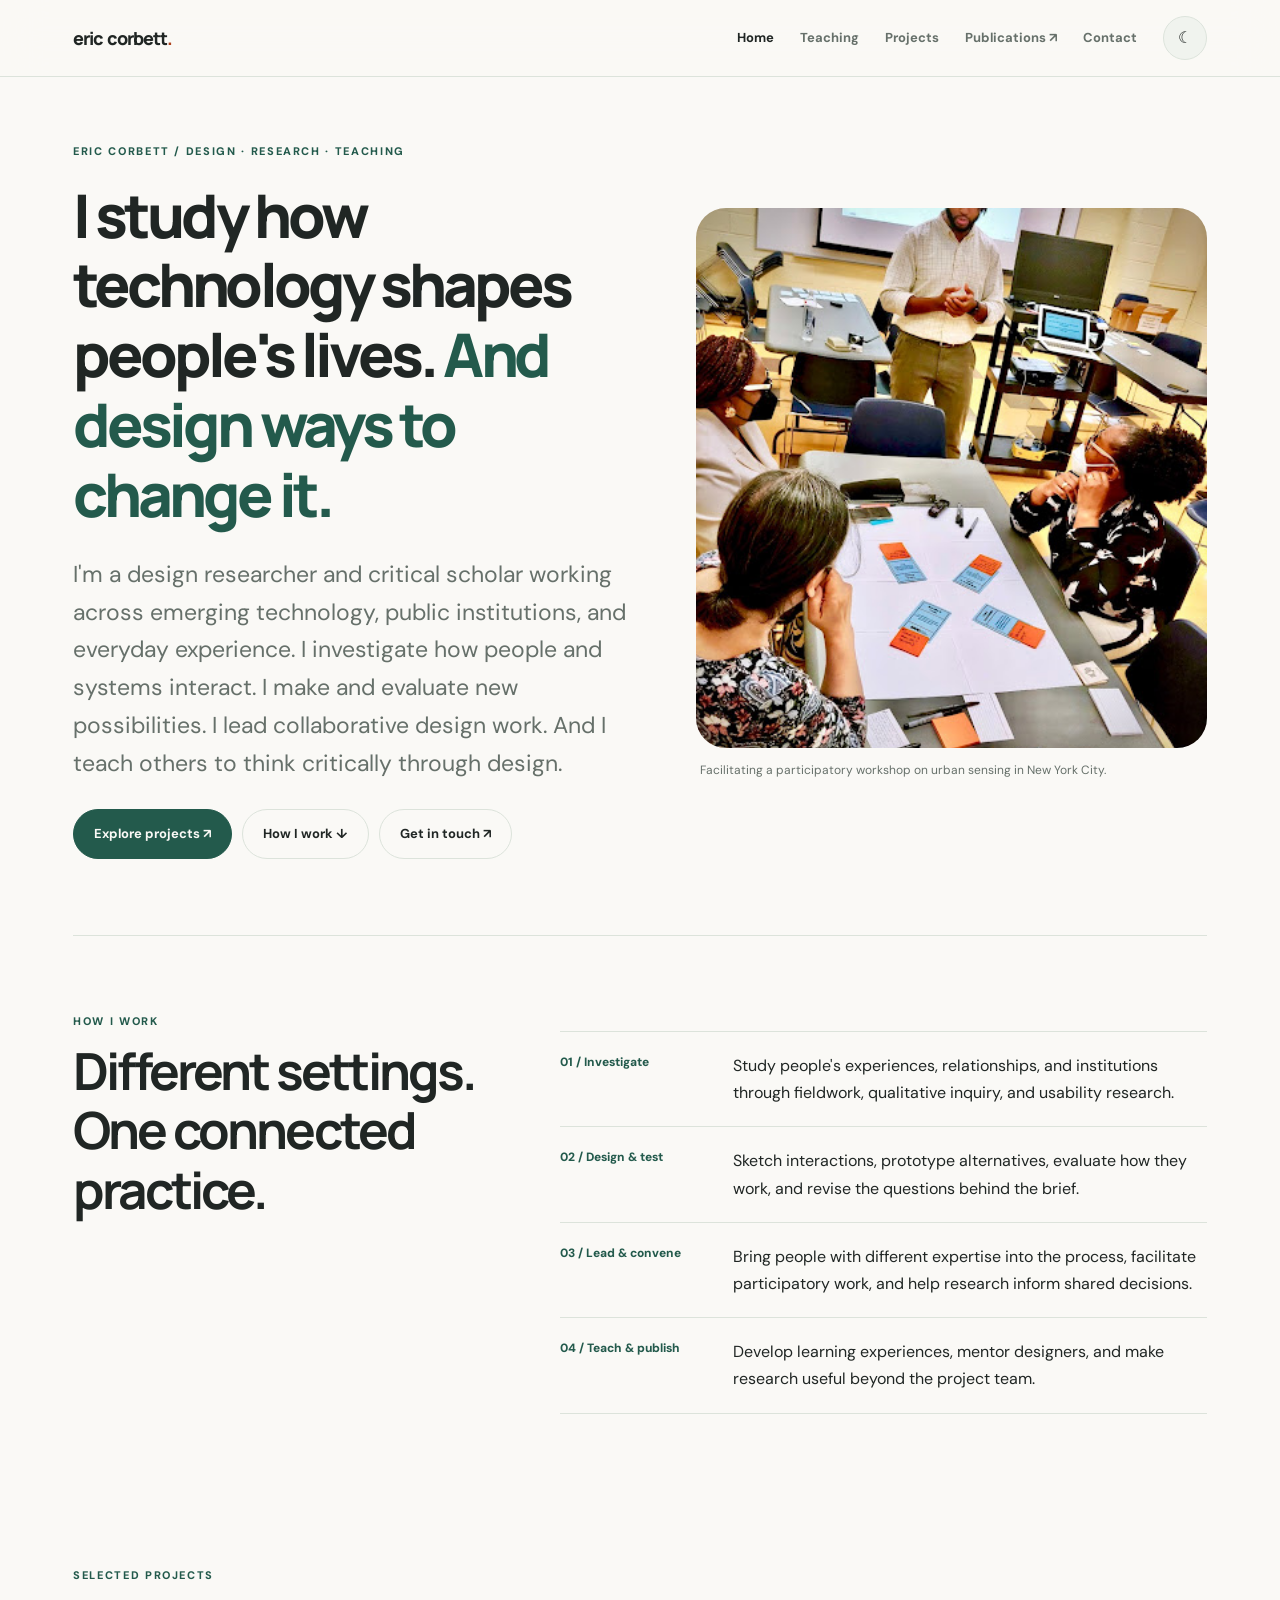
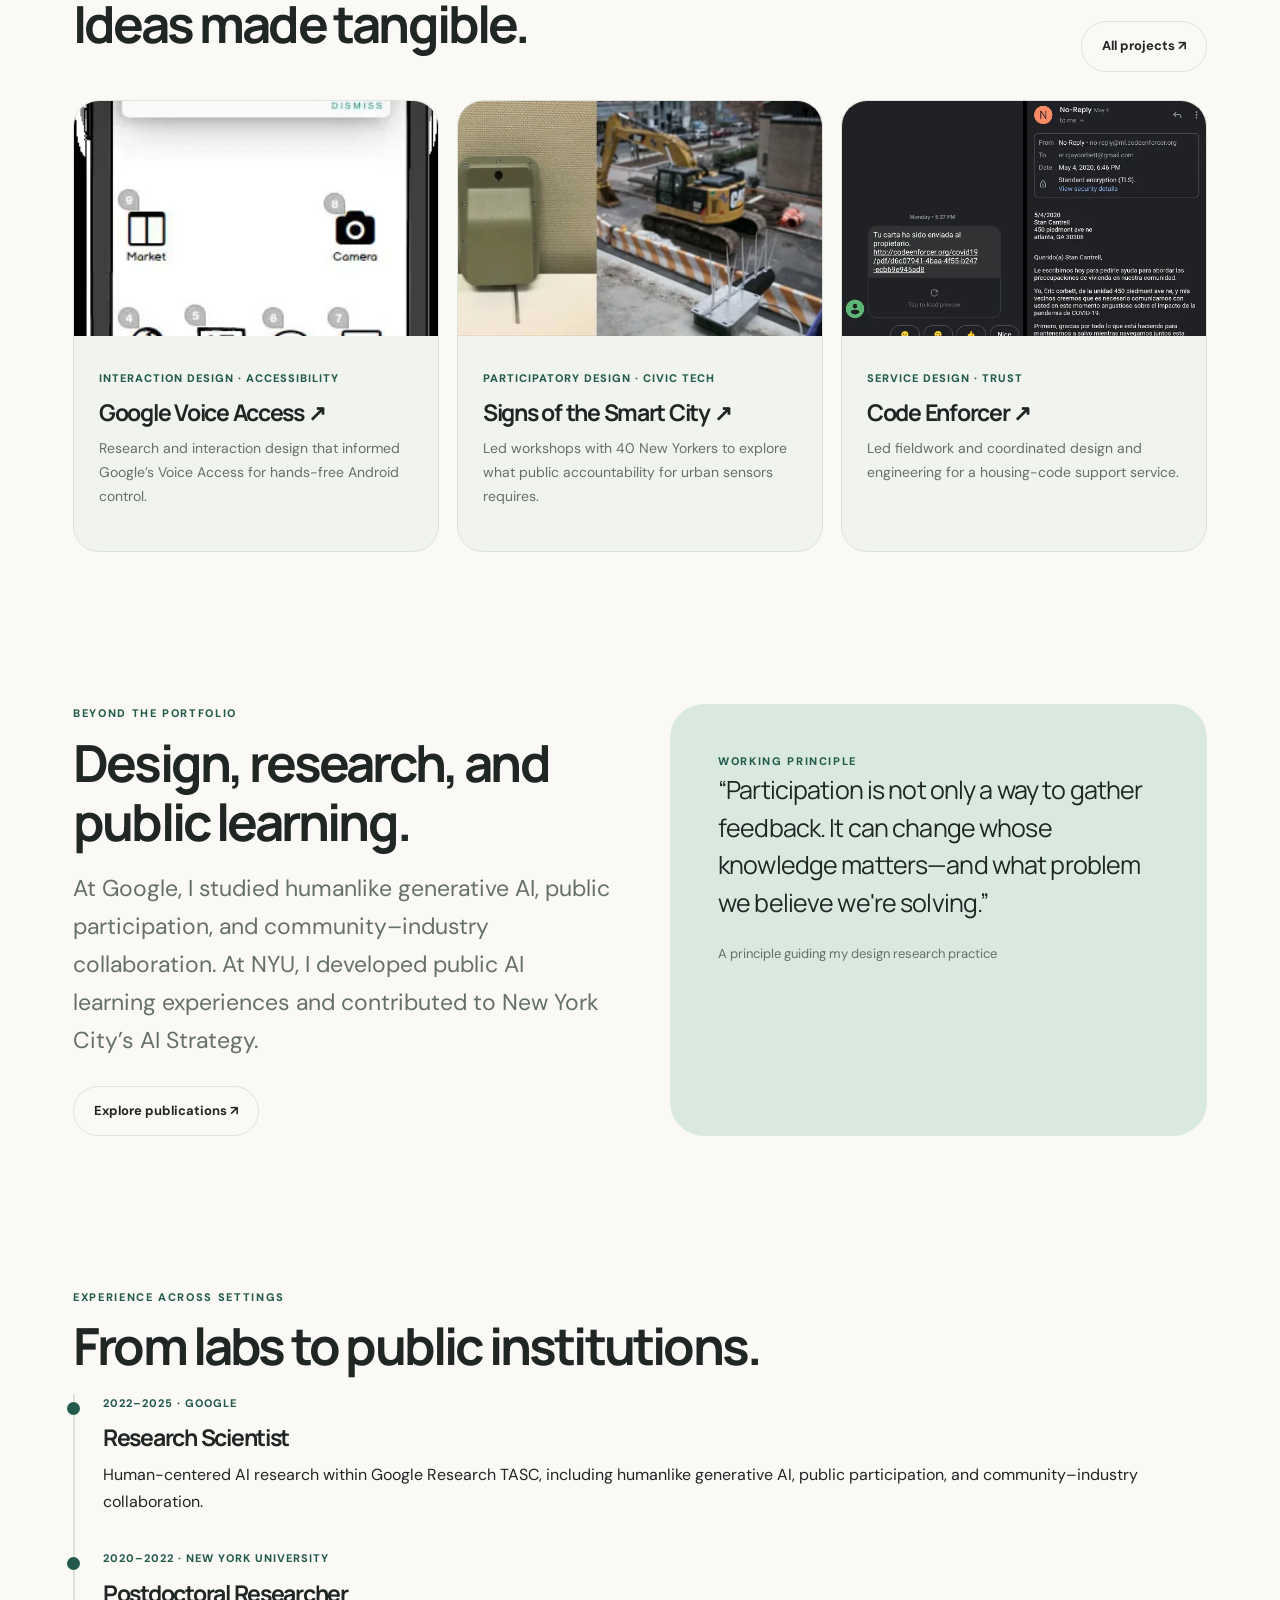
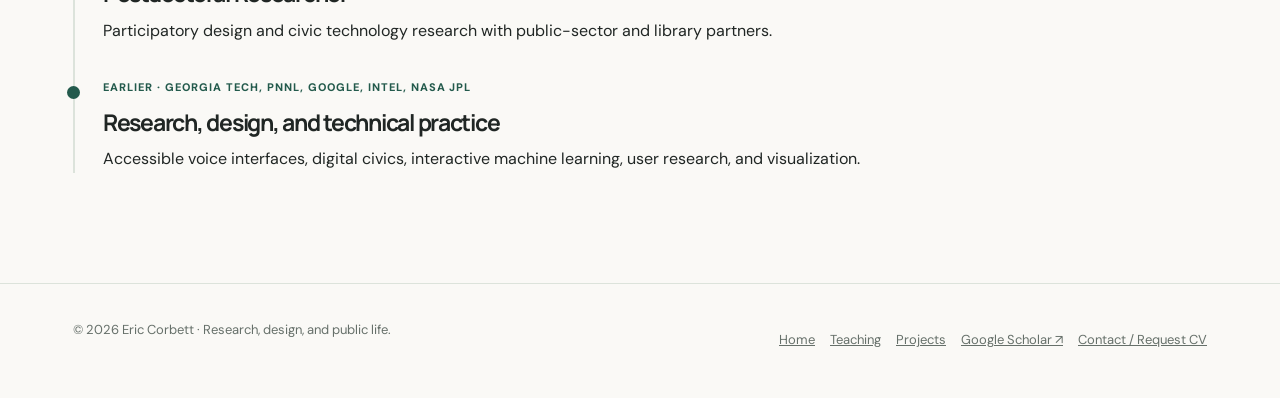
==== commit d29bd730: "Identify accessibility research as informing Google Voice Access" ====
--- a/Website/index.html
+++ b/Website/index.html
@@ -1,3 +1,4 @@
 <!DOCTYPE html>
 
-<html lang="en"><head><meta charset="utf-8"/><meta content="width=device-width, initial-scale=1" name="viewport"/><meta content="Eric Corbett — research-led interaction design, responsible AI, civic technology, and teaching." name="description"/><title>Home — Eric Corbett</title><link href="style.css" rel="stylesheet"/></head><body><a class="skip" href="#content">Skip to content</a><header><nav aria-label="Main navigation" class="nav"><a class="brand" href="index.html">eric corbett<span style="color:var(--orange)">.</span></a><div class="navlinks"><a aria-current="page" class="active" href="index.html">Home</a><a class="" href="teaching.html">Teaching</a><a class="" href="case-studies.html">Projects</a><a href="https://scholar.google.com/citations?hl=en&amp;tzom=300&amp;user=MYGUc30AAAAJ&amp;authuser=1" rel="noopener" target="_blank">Publications ↗</a><a href="contact.html">Contact</a></div><button aria-label="Use dark color theme" aria-pressed="false" class="round" id="theme" type="button">☾</button></nav></header><main id="content" tabindex="-1"><section class="hero hero-photo"><div class="hero-copy"><div class="eyebrow">Eric Corbett / Design · Research · Teaching</div><h1>I study how technology shapes people's lives. <em>And design ways to change it.</em></h1><p class="lead">I'm a design researcher and critical scholar working across emerging technology, public institutions, and everyday experience. I investigate how people and systems interact. I make and evaluate new possibilities. I lead collaborative design work. And I teach others to think critically through design.</p><div class="buttons"><a class="btn" href="case-studies.html">Explore projects ↗</a><a class="btn secondary" href="#approach">How I work ↓</a><a class="btn secondary" href="contact.html">Get in touch ↗</a></div></div><figure class="hero-photo-figure"><img alt="Eric facilitating a participatory workshop with residents around a table of design cards and notes" decoding="async" src="assets/workshop-facilitation.jpg"/><figcaption>Facilitating a participatory workshop on urban sensing in New York City.</figcaption></figure></section><section class="approach-editorial" id="approach"><div class="eyebrow">How I work</div><h2>Different settings.<br/>One connected practice.</h2><div class="approach-lines"><article><span class="approach-index">01 / Investigate</span><p>Study people's experiences, relationships, and institutions through fieldwork, qualitative inquiry, and usability research.</p></article><article><span class="approach-index">02 / Design &amp; test</span><p>Sketch interactions, prototype alternatives, evaluate how they work, and revise the questions behind the brief.</p></article><article><span class="approach-index">03 / Lead &amp; convene</span><p>Bring people with different expertise into the process, facilitate participatory work, and help research inform shared decisions.</p></article><article><span class="approach-index">04 / Teach &amp; publish</span><p>Develop learning experiences, mentor designers, and make research useful beyond the project team.</p></article></div></section><section><div class="sectionhead"><div><div class="eyebrow">Selected projects</div><h2>Ideas made tangible.</h2></div><a class="btn secondary" href="case-studies.html">All projects ↗</a></div><div class="grid"><article class="card"><a href="case-studies.html#voice"><img alt="" decoding="async" loading="lazy" src="assets/voice-p6-1.webp"/><div class="cardbody"><div class="meta">Interaction design · Accessibility</div><h3>VoiceNavigator <span class="arrow">↗</span></h3><p>Led usability research and interface iterations to make mobile voice commands discoverable.</p></div></a></article><article class="card"><a href="case-studies.html#signs"><img alt="" decoding="async" loading="lazy" src="assets/signs-p5-1.webp"/><div class="cardbody"><div class="meta">Participatory design · Civic tech</div><h3>Signs of the Smart City <span class="arrow">↗</span></h3><p>Led workshops with 40 New Yorkers to explore what public accountability for urban sensors requires.</p></div></a></article><article class="card"><a href="case-studies.html#code"><img alt="" decoding="async" loading="lazy" src="assets/code-p11-1.webp"/><div class="cardbody"><div class="meta">Service design · Trust</div><h3>Code Enforcer <span class="arrow">↗</span></h3><p>Led fieldwork and coordinated design and engineering for a housing-code support service.</p></div></a></article></div></section><section class="split"><div><div class="eyebrow">Beyond the portfolio</div><h2>Design, research, and public learning.</h2><p class="lead">At Google, I studied humanlike generative AI, public participation, and community–industry collaboration. At NYU, I developed public AI learning experiences and contributed to New York City’s AI Strategy.</p><div class="buttons"><a class="btn secondary" href="https://scholar.google.com/citations?hl=en&amp;tzom=300&amp;user=MYGUc30AAAAJ&amp;authuser=1" rel="noopener" target="_blank">Explore publications ↗</a></div></div><div class="statement"><div class="eyebrow">Working principle</div><p>“Participation is not only a way to gather feedback. It can change whose knowledge matters—and what problem we believe we're solving.”</p><span class="note">A principle guiding my design research practice</span></div></section><section><div class="eyebrow">Experience across settings</div><h2>From labs to public institutions.</h2><div class="timeline"><article><div class="meta">2022–2025 · Google</div><h3>Research Scientist</h3><p>Human-centered AI research within Google Research TASC, including humanlike generative AI, public participation, and community–industry collaboration.</p></article><article><div class="meta">2020–2022 · New York University</div><h3>Postdoctoral Researcher</h3><p>Participatory design and civic technology research with public-sector and library partners.</p></article><article><div class="meta">Earlier · Georgia Tech, PNNL, Google, Intel, NASA JPL</div><h3>Research, design, and technical practice</h3><p>Accessible voice interfaces, digital civics, interactive machine learning, user research, and visualization.</p></article></div></section></main><footer class="footer"><div class="footerin"><span>© 2026 Eric Corbett · Research, design, and public life.</span><div><a href="index.html">Home</a><a href="teaching.html">Teaching</a><a href="case-studies.html">Projects</a><a href="https://scholar.google.com/citations?hl=en&amp;tzom=300&amp;user=MYGUc30AAAAJ&amp;authuser=1" rel="noopener" target="_blank">Google Scholar ↗</a><a href="contact.html">Contact / Request CV</a></div></div></footer><script src="script.js"></script></body></html>
+<html lang="en"><head><meta charset="utf-8"/><meta content="width=device-width, initial-scale=1" name="viewport"/><meta content="Eric Corbett — research-led interaction design, responsible AI, civic technology, and teaching." name="description"/><title>Home — Eric Corbett</title><link href="style.css" rel="stylesheet"/></head><body><a class="skip" href="#content">Skip to content</a><header><nav aria-label="Main navigation" class="nav"><a class="brand" href="index.html">eric corbett<span style="color:var(--orange)">.</span></a><div class="navlinks"><a aria-current="page" class="active" href="index.html">Home</a><a class="" href="teaching.html">Teaching</a><a class="" href="case-studies.html">Projects</a><a href="https://scholar.google.com/citations?hl=en&amp;tzom=300&amp;user=MYGUc30AAAAJ&amp;authuser=1" rel="noopener" target="_blank">Publications ↗</a><a href="contact.html">Contact</a></div><button aria-label="Use dark color theme" aria-pressed="false" class="round" id="theme" type="button">☾</button></nav></header><main id="content" tabindex="-1"><section class="hero hero-photo"><div class="hero-copy"><div class="eyebrow">Eric Corbett / Design · Research · Teaching</div><h1>I study how technology shapes people's lives. <em>And design ways to change it.</em></h1><p class="lead">I'm a design researcher and critical scholar working across emerging technology, public institutions, and everyday experience. I investigate how people and systems interact. I make and evaluate new possibilities. I lead collaborative design work. And I teach others to think critically through design.</p><div class="buttons"><a class="btn" href="case-studies.html">Explore projects ↗</a><a class="btn secondary" href="#approach">How I work ↓</a><a class="btn secondary" href="contact.html">Get in touch ↗</a></div></div><figure class="hero-photo-figure"><img alt="Eric facilitating a participatory workshop with residents around a table of design cards and notes" decoding="async" src="assets/workshop-facilitation.jpg"/><figcaption>Facilitating a participatory workshop on urban sensing in New York City.</figcaption></figure></section><section class="approach-editorial" id="approach"><div class="eyebrow">How I work</div><h2>Different settings.<br/>One connected practice.</h2><div class="approach-lines"><article><span class="approach-index">01 / Investigate</span><p>Study people's experiences, relationships, and institutions through fieldwork, qualitative inquiry, and usability research.</p></article><article><span class="approach-index">02 / Design &amp; test</span><p>Sketch interactions, prototype alternatives, evaluate how they work, and revise the questions behind the brief.</p></article><article><span class="approach-index">03 / Lead &amp; convene</span><p>Bring people with different expertise into the process, facilitate participatory work, and help research inform shared decisions.</p></article><article><span class="approach-index">04 / Teach &amp; publish</span><p>Develop learning experiences, mentor designers, and make research useful beyond the project team.</p></article></div></section><section><div class="sectionhead"><div><div class="eyebrow">Selected projects</div><h2>Ideas made tangible.</h2></div><a class="btn secondary" href="case-studies.html">All projects ↗</a></div><div class="grid"><article class="card"><a href="case-studies.html#voice"><img alt="" decoding="async" loading="lazy" src="assets/voice-p6-1.webp"/><div class="cardbody"><div class="meta">Interaction design · Accessibility</div><h3>Google Voice Access <span class="arrow">↗</span></h3><p>Research and interaction design that informed Google’s Voice Access for hands-free Android control.</p></div></a></article><article class="card"><a href="case-studies.html#signs"><img alt="" decoding="async" loading="lazy" src="assets/signs-p5-1.webp"/><div class="cardbody"><div class="meta">Participatory design · Civic tech</div><h3>Signs of the Smart City <span class="arrow">↗</span></h3><p>Led workshops with 40 New Yorkers to explore what public accountability for urban sensors requires.</p></div></a></article><article class="card"><a href="case-studies.html#code"><img alt="" decoding="async" loading="lazy" src="assets/code-p11-1.webp"/><div class="cardbody"><div class="meta">Service design · Trust</div><h3>Code Enforcer <span class="arrow">↗</span></h3><p>Led fieldwork and coordinated design and engineering for a housing-code support service.</p></div></a></article></div></section><section class="split"><div><div class="eyebrow">Beyond the portfolio</div><h2>Design, research, and public learning.</h2><p class="lead">At Google, I studied humanlike generative AI, public participation, and community–industry collaboration. At NYU, I developed public AI learning experiences and contributed to New York City’s AI Strategy.</p><div class="buttons"><a class="btn secondary" href="https://scholar.google.com/citations?hl=en&amp;tzom=300&amp;user=MYGUc30AAAAJ&amp;authuser=1" rel="noopener" target="_blank">Explore publications ↗</a></div></div><div class="statement"><div class="eyebrow">Working principle</div><p>“Participation is not only a way to gather feedback. It can change whose knowledge matters—and what problem we believe we're solving.”</p><span class="note">A principle guiding my design research practice</span></div></section><section><div class="eyebrow">Experience across settings</div><h2>From labs to public institutions.</h2><div class="timeline"><article><div class="meta">2022–2025 · Google</div><h3>Research Scientist</h3><p>Human-centered AI research within Google Research TASC, including humanlike generative AI, public participation, and community–industry collaboration.</p></article><article><div class="meta">2020–2022 · New York University</div><h3>Postdoctoral Researcher</h3><p>Participatory design and civic technology research with public-sector and library partners.</p></article><article><div class="meta">Earlier · Georgia Tech, PNNL, Google, Intel, NASA JPL</div><h3>Research, design, and technical practice</h3><p>Accessible voice interfaces, digital civics, interactive machine learning, user research, and visualization.</p></article></div></section></main><footer class="footer"><div class="footerin"><span>© 2026 Eric Corbett · Research, design, and public life.</span><div><a href="index.html">Home</a><a href="teaching.html">Teaching</a><a href="case-studies.html">Projects</a><a href="https://scholar.google.com/citations?hl=en&amp;tzom=300&amp;user=MYGUc30AAAAJ&amp;authuser=1" rel="noopener" target="_blank">Google Scholar ↗</a><a href="contact.html">Contact / Request CV</a></div></div></footer><script src="script.js"></script></body></html>
+
